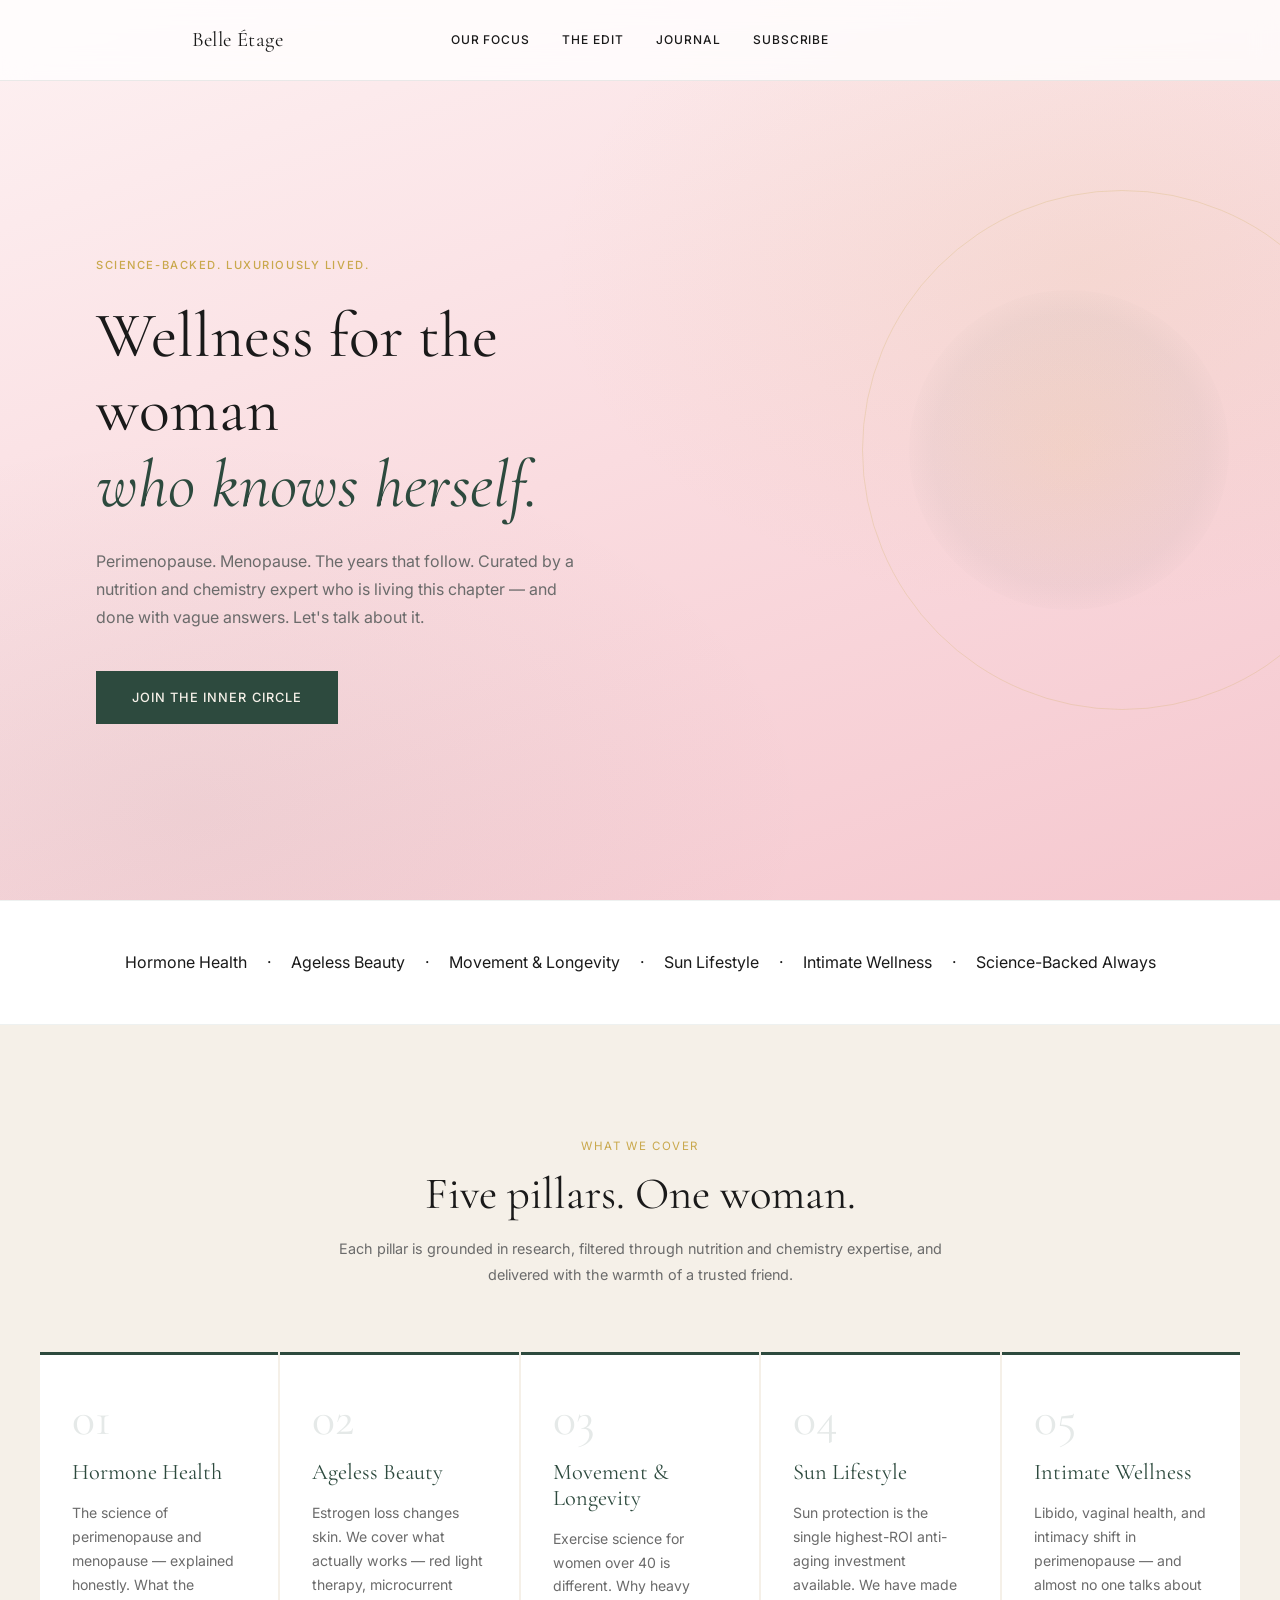
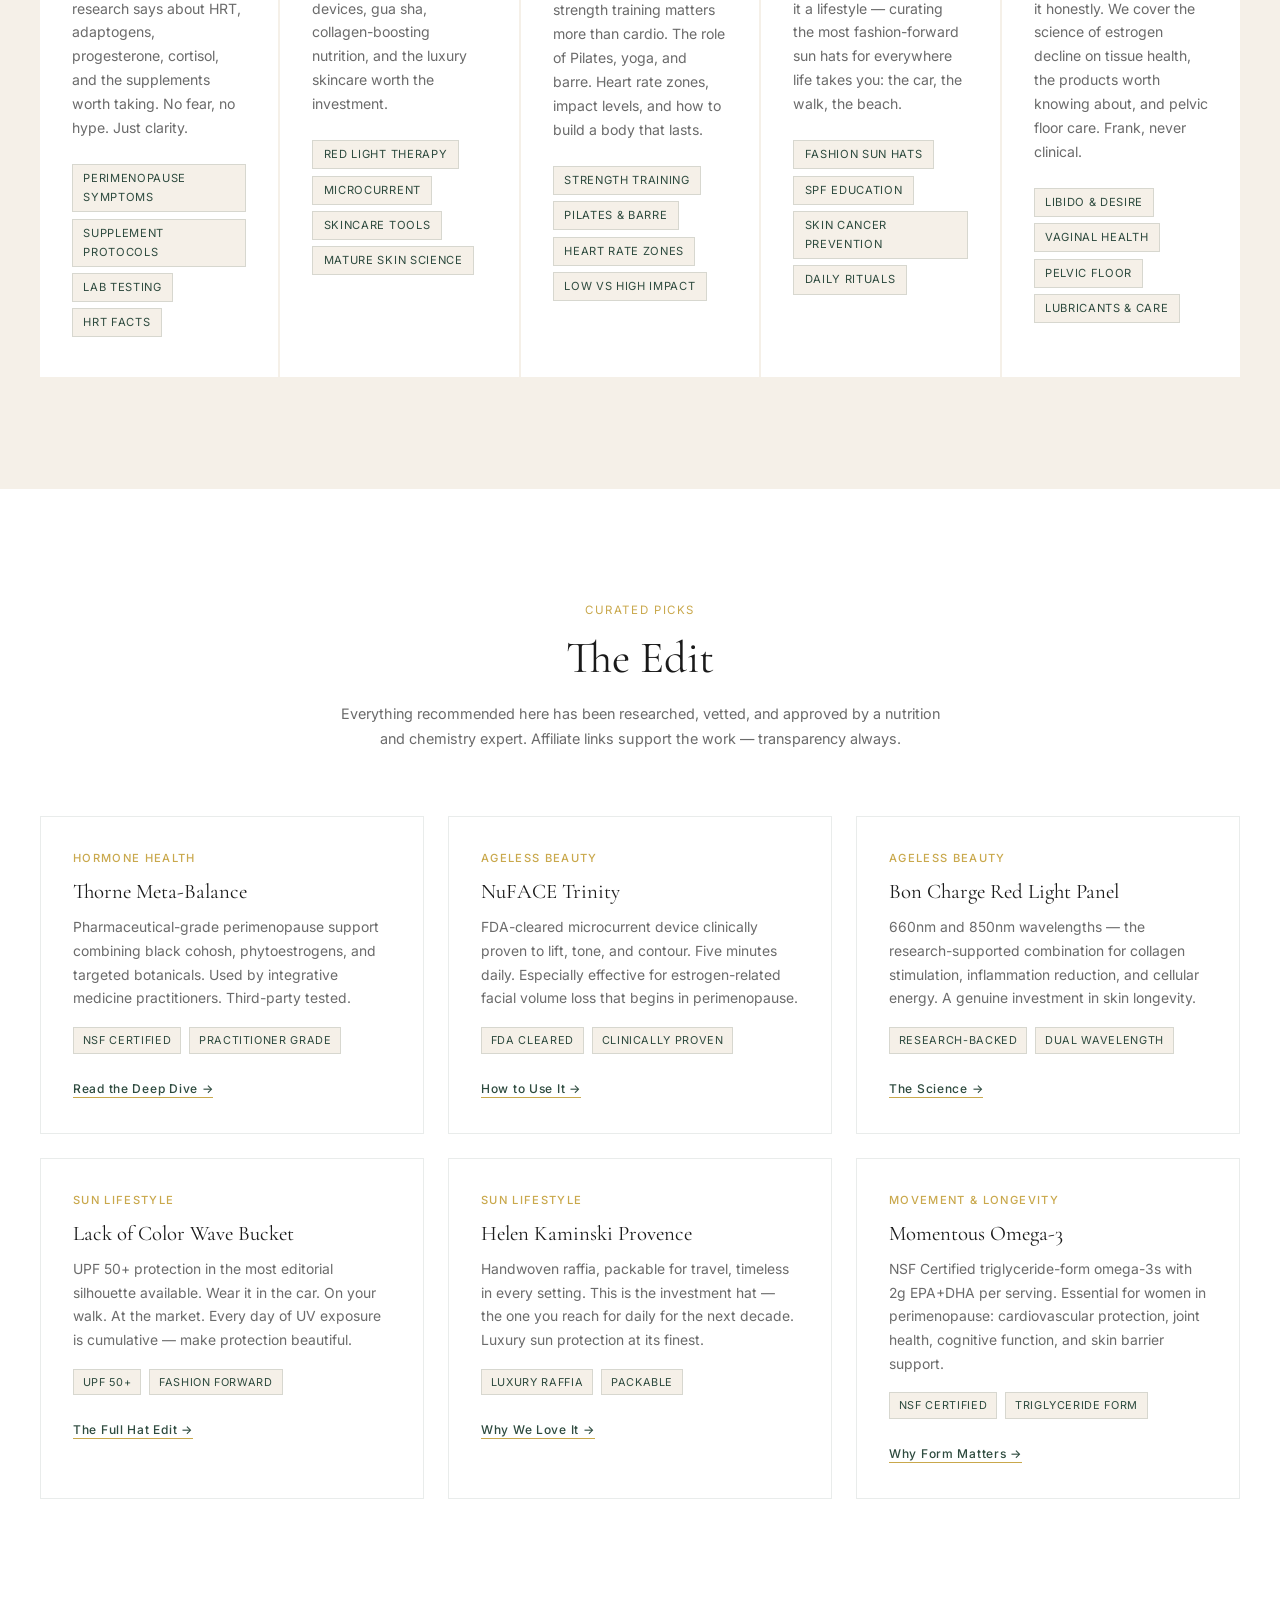
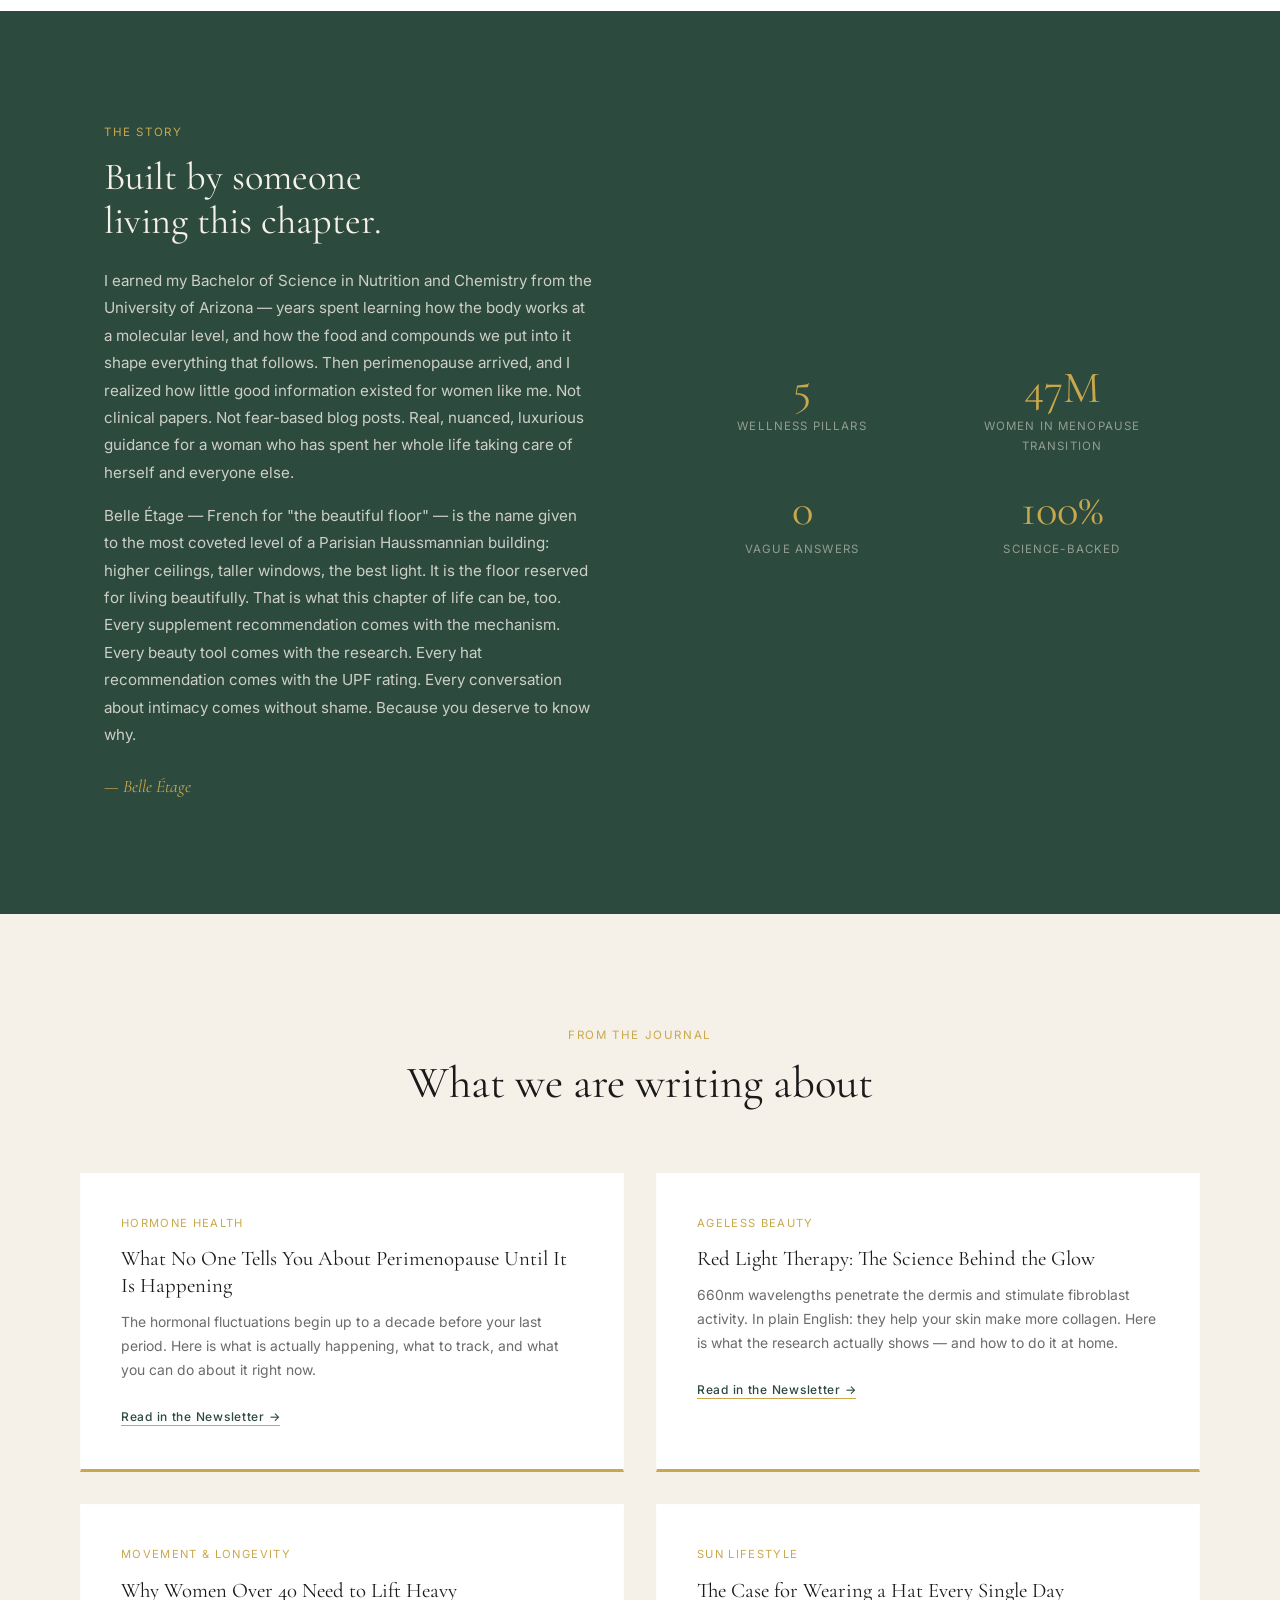
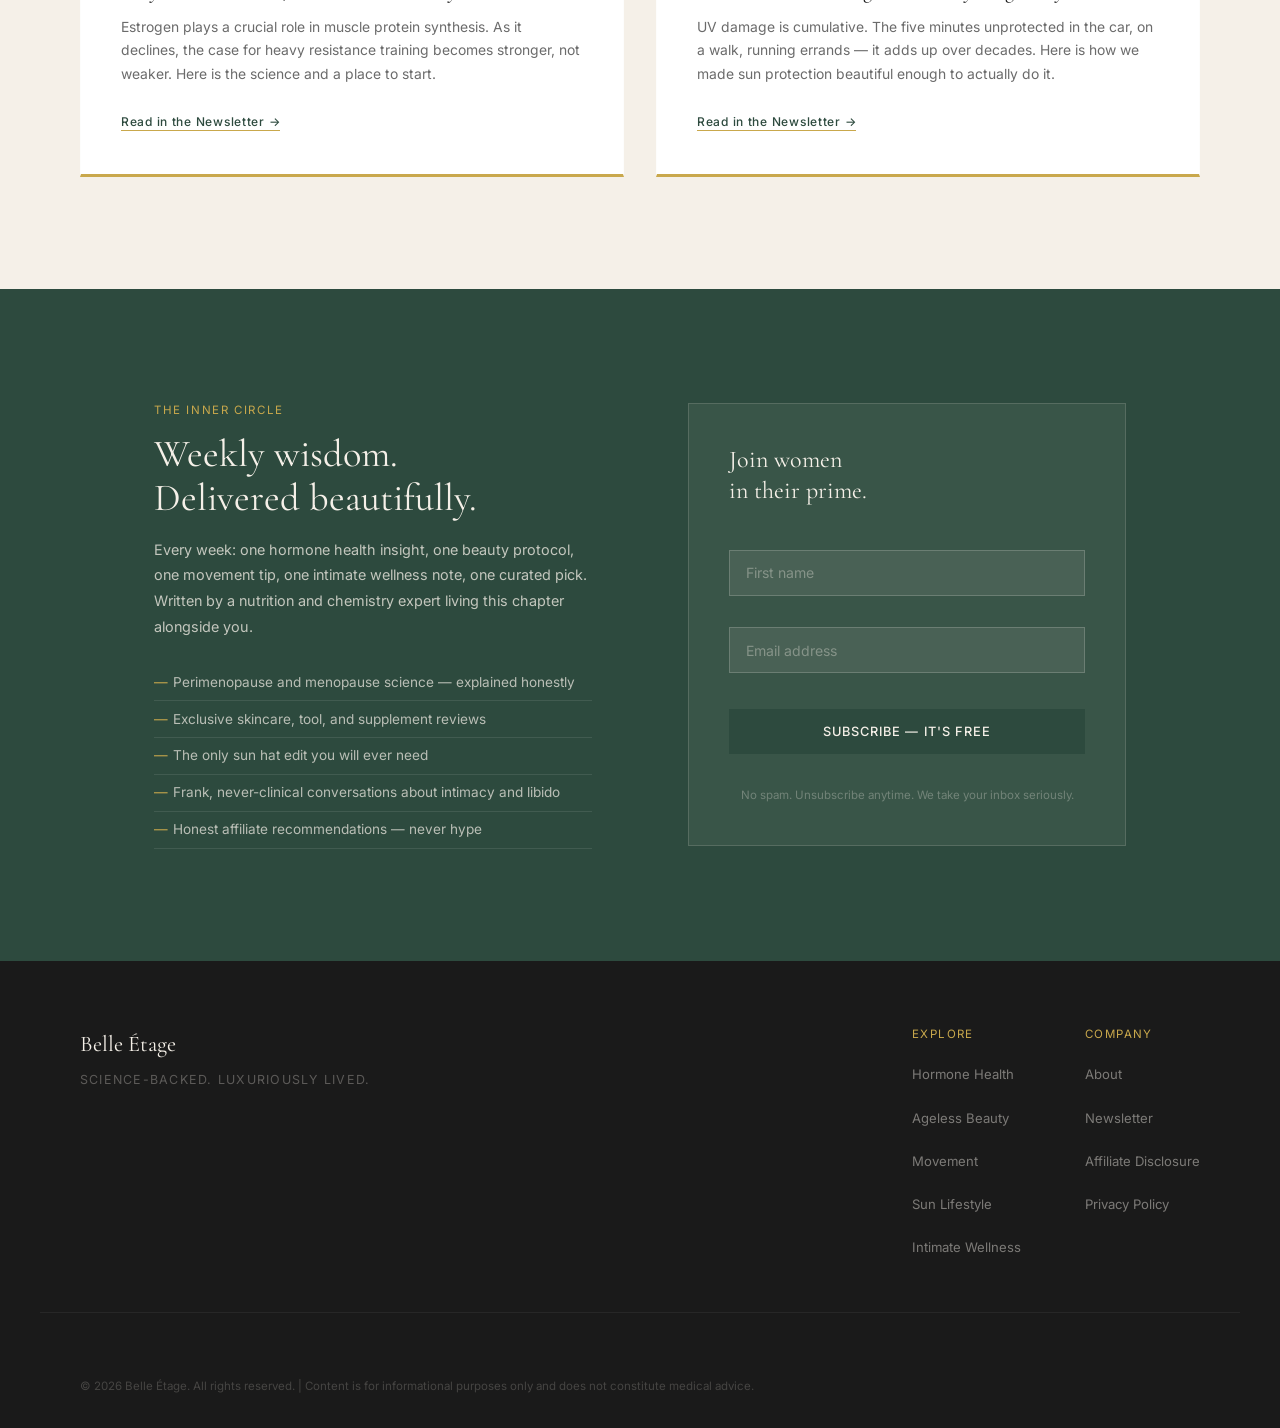
==== index.html @ 1316dea1 "Belle Étage site" ====
<!DOCTYPE html>
<html lang="en">
<head>
  <meta charset="UTF-8" />
  <meta name="viewport" content="width=device-width, initial-scale=1.0" />
  <title>Belle Étage — Wellness for Women in Their Prime</title>
  <meta name="description" content="Science-backed wellness for women navigating perimenopause, menopause, and beyond. Hormone health, ageless beauty, movement, sun lifestyle, and intimate wellness — curated by a nutrition and chemistry expert." />
  <link rel="preconnect" href="https://fonts.googleapis.com" />
  <link href="https://fonts.googleapis.com/css2?family=Cormorant+Garamond:ital,wght@0,300;0,400;0,500;0,600;1,300;1,400&family=Inter:wght@300;400;500&display=swap" rel="stylesheet" />
  <link rel="stylesheet" href="styles.css" />
</head>
<body>

  <!-- NAV -->
  <nav class="nav" id="nav">
    <div class="nav-inner">
      <a href="#" class="nav-logo">Belle Étage</a>
      <div class="nav-links">
        <a href="#pillars">Our Focus</a>
        <a href="#products">The Edit</a>
        <a href="#journal">Journal</a>
        <a href="#newsletter">Subscribe</a>
      </div>
    </div>
  </nav>

  <!-- HERO -->
  <section class="hero">
    <div class="hero-content">
      <p class="hero-eyebrow">Science-backed. Luxuriously lived.</p>
      <h1 class="hero-headline">Wellness for the woman<br /><em>who knows herself.</em></h1>
      <p class="hero-sub">Perimenopause. Menopause. The years that follow. Curated by a nutrition and chemistry expert who is living this chapter — and done with vague answers. Let's talk about it.</p>
      <a href="#newsletter" class="btn-primary">Join the Inner Circle</a>
    </div>
  </section>

  <!-- TRUST BAR -->
  <div class="trust-bar">
    <span>Hormone Health</span>
    <span class="trust-dot">·</span>
    <span>Ageless Beauty</span>
    <span class="trust-dot">·</span>
    <span>Movement &amp; Longevity</span>
    <span class="trust-dot">·</span>
    <span>Sun Lifestyle</span>
    <span class="trust-dot">·</span>
    <span>Intimate Wellness</span>
    <span class="trust-dot">·</span>
    <span>Science-Backed Always</span>
  </div>

  <!-- FOUR PILLARS -->
  <section class="pillars" id="pillars">
    <div class="section-header">
      <p class="section-eyebrow">What We Cover</p>
      <h2 class="section-title">Five pillars. One woman.</h2>
      <p class="section-sub">Each pillar is grounded in research, filtered through nutrition and chemistry expertise, and delivered with the warmth of a trusted friend.</p>
    </div>

    <div class="pillars-grid">
      <div class="pillar-card">
        <div class="pillar-number">01</div>
        <h3 class="pillar-title">Hormone Health</h3>
        <p class="pillar-desc">The science of perimenopause and menopause — explained honestly. What the research says about HRT, adaptogens, progesterone, cortisol, and the supplements worth taking. No fear, no hype. Just clarity.</p>
        <div class="pillar-topics">
          <span>Perimenopause symptoms</span>
          <span>Supplement protocols</span>
          <span>Lab testing</span>
          <span>HRT facts</span>
        </div>
      </div>

      <div class="pillar-card">
        <div class="pillar-number">02</div>
        <h3 class="pillar-title">Ageless Beauty</h3>
        <p class="pillar-desc">Estrogen loss changes skin. We cover what actually works — red light therapy, microcurrent devices, gua sha, collagen-boosting nutrition, and the luxury skincare worth the investment.</p>
        <div class="pillar-topics">
          <span>Red light therapy</span>
          <span>Microcurrent</span>
          <span>Skincare tools</span>
          <span>Mature skin science</span>
        </div>
      </div>

      <div class="pillar-card">
        <div class="pillar-number">03</div>
        <h3 class="pillar-title">Movement &amp; Longevity</h3>
        <p class="pillar-desc">Exercise science for women over 40 is different. Why heavy strength training matters more than cardio. The role of Pilates, yoga, and barre. Heart rate zones, impact levels, and how to build a body that lasts.</p>
        <div class="pillar-topics">
          <span>Strength training</span>
          <span>Pilates &amp; barre</span>
          <span>Heart rate zones</span>
          <span>Low vs high impact</span>
        </div>
      </div>

      <div class="pillar-card">
        <div class="pillar-number">04</div>
        <h3 class="pillar-title">Sun Lifestyle</h3>
        <p class="pillar-desc">Sun protection is the single highest-ROI anti-aging investment available. We have made it a lifestyle — curating the most fashion-forward sun hats for everywhere life takes you: the car, the walk, the beach.</p>
        <div class="pillar-topics">
          <span>Fashion sun hats</span>
          <span>SPF education</span>
          <span>Skin cancer prevention</span>
          <span>Daily rituals</span>
        </div>
      </div>

      <div class="pillar-card">
        <div class="pillar-number">05</div>
        <h3 class="pillar-title">Intimate Wellness</h3>
        <p class="pillar-desc">Libido, vaginal health, and intimacy shift in perimenopause — and almost no one talks about it honestly. We cover the science of estrogen decline on tissue health, the products worth knowing about, and pelvic floor care. Frank, never clinical.</p>
        <div class="pillar-topics">
          <span>Libido &amp; desire</span>
          <span>Vaginal health</span>
          <span>Pelvic floor</span>
          <span>Lubricants &amp; care</span>
        </div>
      </div>
    </div>
  </section>

  <!-- PRODUCT EDIT -->
  <section class="products" id="products">
    <div class="section-header">
      <p class="section-eyebrow">Curated Picks</p>
      <h2 class="section-title">The Edit</h2>
      <p class="section-sub">Everything recommended here has been researched, vetted, and approved by a nutrition and chemistry expert. Affiliate links support the work — transparency always.</p>
    </div>

    <div class="products-grid">

      <div class="product-card">
        <div class="product-category">Hormone Health</div>
        <h3 class="product-name">Thorne Meta-Balance</h3>
        <p class="product-desc">Pharmaceutical-grade perimenopause support combining black cohosh, phytoestrogens, and targeted botanicals. Used by integrative medicine practitioners. Third-party tested.</p>
        <div class="product-meta">
          <span class="product-tag">NSF Certified</span>
          <span class="product-tag">Practitioner Grade</span>
        </div>
        <a href="#newsletter" class="product-link">Read the Deep Dive →</a>
      </div>

      <div class="product-card">
        <div class="product-category">Ageless Beauty</div>
        <h3 class="product-name">NuFACE Trinity</h3>
        <p class="product-desc">FDA-cleared microcurrent device clinically proven to lift, tone, and contour. Five minutes daily. Especially effective for estrogen-related facial volume loss that begins in perimenopause.</p>
        <div class="product-meta">
          <span class="product-tag">FDA Cleared</span>
          <span class="product-tag">Clinically Proven</span>
        </div>
        <a href="#newsletter" class="product-link">How to Use It →</a>
      </div>

      <div class="product-card">
        <div class="product-category">Ageless Beauty</div>
        <h3 class="product-name">Bon Charge Red Light Panel</h3>
        <p class="product-desc">660nm and 850nm wavelengths — the research-supported combination for collagen stimulation, inflammation reduction, and cellular energy. A genuine investment in skin longevity.</p>
        <div class="product-meta">
          <span class="product-tag">Research-Backed</span>
          <span class="product-tag">Dual Wavelength</span>
        </div>
        <a href="#newsletter" class="product-link">The Science →</a>
      </div>

      <div class="product-card">
        <div class="product-category">Sun Lifestyle</div>
        <h3 class="product-name">Lack of Color Wave Bucket</h3>
        <p class="product-desc">UPF 50+ protection in the most editorial silhouette available. Wear it in the car. On your walk. At the market. Every day of UV exposure is cumulative — make protection beautiful.</p>
        <div class="product-meta">
          <span class="product-tag">UPF 50+</span>
          <span class="product-tag">Fashion Forward</span>
        </div>
        <a href="#newsletter" class="product-link">The Full Hat Edit →</a>
      </div>

      <div class="product-card">
        <div class="product-category">Sun Lifestyle</div>
        <h3 class="product-name">Helen Kaminski Provence</h3>
        <p class="product-desc">Handwoven raffia, packable for travel, timeless in every setting. This is the investment hat — the one you reach for daily for the next decade. Luxury sun protection at its finest.</p>
        <div class="product-meta">
          <span class="product-tag">Luxury Raffia</span>
          <span class="product-tag">Packable</span>
        </div>
        <a href="#newsletter" class="product-link">Why We Love It →</a>
      </div>

      <div class="product-card">
        <div class="product-category">Movement &amp; Longevity</div>
        <h3 class="product-name">Momentous Omega-3</h3>
        <p class="product-desc">NSF Certified triglyceride-form omega-3s with 2g EPA+DHA per serving. Essential for women in perimenopause: cardiovascular protection, joint health, cognitive function, and skin barrier support.</p>
        <div class="product-meta">
          <span class="product-tag">NSF Certified</span>
          <span class="product-tag">Triglyceride Form</span>
        </div>
        <a href="#newsletter" class="product-link">Why Form Matters →</a>
      </div>

    </div>
  </section>

  <!-- ABOUT -->
  <section class="about" id="about">
    <div class="about-inner">
      <div class="about-text">
        <p class="section-eyebrow">The Story</p>
        <h2 class="about-title">Built by someone<br />living this chapter.</h2>
        <p class="about-body">I earned my Bachelor of Science in Nutrition and Chemistry from the University of Arizona — years spent learning how the body works at a molecular level, and how the food and compounds we put into it shape everything that follows. Then perimenopause arrived, and I realized how little good information existed for women like me. Not clinical papers. Not fear-based blog posts. Real, nuanced, luxurious guidance for a woman who has spent her whole life taking care of herself and everyone else.</p>
        <p class="about-body">Belle Étage — French for "the beautiful floor" — is the name given to the most coveted level of a Parisian Haussmannian building: higher ceilings, taller windows, the best light. It is the floor reserved for living beautifully. That is what this chapter of life can be, too. Every supplement recommendation comes with the mechanism. Every beauty tool comes with the research. Every hat recommendation comes with the UPF rating. Every conversation about intimacy comes without shame. Because you deserve to know why.</p>
        <p class="about-signature">— Belle Étage</p>
      </div>
      <div class="about-stats">
        <div class="stat">
          <div class="stat-number">5</div>
          <div class="stat-label">Wellness Pillars</div>
        </div>
        <div class="stat">
          <div class="stat-number">47M</div>
          <div class="stat-label">Women in Menopause Transition</div>
        </div>
        <div class="stat">
          <div class="stat-number">0</div>
          <div class="stat-label">Vague Answers</div>
        </div>
        <div class="stat">
          <div class="stat-number">100%</div>
          <div class="stat-label">Science-Backed</div>
        </div>
      </div>
    </div>
  </section>

  <!-- JOURNAL -->
  <section class="journal" id="journal">
    <div class="section-header">
      <p class="section-eyebrow">From The Journal</p>
      <h2 class="section-title">What we are writing about</h2>
    </div>

    <div class="journal-grid">
      <article class="journal-card">
        <div class="journal-category">Hormone Health</div>
        <h3 class="journal-title">What No One Tells You About Perimenopause Until It Is Happening</h3>
        <p class="journal-excerpt">The hormonal fluctuations begin up to a decade before your last period. Here is what is actually happening, what to track, and what you can do about it right now.</p>
        <a href="#newsletter" class="journal-link">Read in the Newsletter →</a>
      </article>

      <article class="journal-card">
        <div class="journal-category">Ageless Beauty</div>
        <h3 class="journal-title">Red Light Therapy: The Science Behind the Glow</h3>
        <p class="journal-excerpt">660nm wavelengths penetrate the dermis and stimulate fibroblast activity. In plain English: they help your skin make more collagen. Here is what the research actually shows — and how to do it at home.</p>
        <a href="#newsletter" class="journal-link">Read in the Newsletter →</a>
      </article>

      <article class="journal-card">
        <div class="journal-category">Movement &amp; Longevity</div>
        <h3 class="journal-title">Why Women Over 40 Need to Lift Heavy</h3>
        <p class="journal-excerpt">Estrogen plays a crucial role in muscle protein synthesis. As it declines, the case for heavy resistance training becomes stronger, not weaker. Here is the science and a place to start.</p>
        <a href="#newsletter" class="journal-link">Read in the Newsletter →</a>
      </article>

      <article class="journal-card">
        <div class="journal-category">Sun Lifestyle</div>
        <h3 class="journal-title">The Case for Wearing a Hat Every Single Day</h3>
        <p class="journal-excerpt">UV damage is cumulative. The five minutes unprotected in the car, on a walk, running errands — it adds up over decades. Here is how we made sun protection beautiful enough to actually do it.</p>
        <a href="#newsletter" class="journal-link">Read in the Newsletter →</a>
      </article>
    </div>
  </section>

  <!-- NEWSLETTER -->
  <section class="newsletter" id="newsletter">
    <div class="newsletter-inner">
      <div class="newsletter-text">
        <p class="section-eyebrow">The Inner Circle</p>
        <h2 class="newsletter-title">Weekly wisdom.<br />Delivered beautifully.</h2>
        <p class="newsletter-body">Every week: one hormone health insight, one beauty protocol, one movement tip, one intimate wellness note, one curated pick. Written by a nutrition and chemistry expert living this chapter alongside you.</p>
        <ul class="newsletter-benefits">
          <li>Perimenopause and menopause science — explained honestly</li>
          <li>Exclusive skincare, tool, and supplement reviews</li>
          <li>The only sun hat edit you will ever need</li>
          <li>Frank, never-clinical conversations about intimacy and libido</li>
          <li>Honest affiliate recommendations — never hype</li>
        </ul>
      </div>
      <div class="newsletter-form-wrap">
        <form class="newsletter-form" id="nl-form">
          <p class="form-headline">Join women<br />in their prime.</p>
          <input type="text" placeholder="First name" class="form-input" required />
          <input type="email" placeholder="Email address" class="form-input" required />
          <button type="submit" class="btn-primary form-btn">Subscribe — It's Free</button>
          <p class="form-note">No spam. Unsubscribe anytime. We take your inbox seriously.</p>
        </form>
        <div class="form-success" id="form-success" style="display:none;">
          <p class="success-title">Welcome to the inner circle.</p>
          <p class="success-body">Check your inbox — your first issue is on its way.</p>
        </div>
      </div>
    </div>
  </section>

  <!-- FOOTER -->
  <footer class="footer">
    <div class="footer-inner">
      <div class="footer-brand">
        <p class="footer-logo">Belle Étage</p>
        <p class="footer-tagline">Science-backed. Luxuriously lived.</p>
      </div>
      <div class="footer-links">
        <div class="footer-col">
          <p class="footer-col-title">Explore</p>
          <a href="#pillars">Hormone Health</a>
          <a href="#pillars">Ageless Beauty</a>
          <a href="#pillars">Movement</a>
          <a href="#pillars">Sun Lifestyle</a>
          <a href="#pillars">Intimate Wellness</a>
        </div>
        <div class="footer-col">
          <p class="footer-col-title">Company</p>
          <a href="#about">About</a>
          <a href="#newsletter">Newsletter</a>
          <a href="affiliate-disclosure.html">Affiliate Disclosure</a>
          <a href="privacy-policy.html">Privacy Policy</a>
        </div>
      </div>
    </div>
    <div class="footer-bottom">
      <p>© 2026 Belle Étage. All rights reserved. | Content is for informational purposes only and does not constitute medical advice.</p>
    </div>
  </footer>

  <script>
    window.addEventListener('scroll', () => {
      document.getElementById('nav').classList.toggle('scrolled', window.scrollY > 40);
    });
    document.querySelectorAll('a[href^="#"]').forEach(a => {
      a.addEventListener('click', e => {
        const target = document.querySelector(a.getAttribute('href'));
        if (target) { e.preventDefault(); target.scrollIntoView({ behavior: 'smooth' }); }
      });
    });
    document.getElementById('nl-form').addEventListener('submit', e => {
      e.preventDefault();
      document.getElementById('nl-form').style.display = 'none';
      document.getElementById('form-success').style.display = 'block';
    });
  </script>
</body>
</html>
---- styles.css ----
/* ─── RESET & BASE ─── */
*, *::before, *::after { box-sizing: border-box; margin: 0; padding: 0; }

:root {
  --cream: #F5F0E8;
  --cream-dark: #EDE6D6;
  --green: #2D4A3E;
  --green-light: #3d6455;
  --gold: #C9A84C;
  --gold-light: #dfc070;
  --black: #1A1A1A;
  --grey: #6B6B6B;
  --grey-light: #9B9B9B;
  --white: #FFFFFF;
  --serif: 'Cormorant Garamond', Georgia, serif;
  --sans: 'Inter', system-ui, sans-serif;
  --radius: 2px;
  --shadow: 0 4px 32px rgba(45,74,62,0.10);
  --shadow-lg: 0 12px 60px rgba(45,74,62,0.16);
}

html { scroll-behavior: smooth; }

body {
  font-family: var(--sans);
  font-size: 16px;
  line-height: 1.7;
  color: var(--black);
  background: var(--white);
  -webkit-font-smoothing: antialiased;
}

img { max-width: 100%; display: block; }
a { text-decoration: none; color: inherit; }

/* ─── TYPOGRAPHY ─── */
h1, h2, h3 { font-family: var(--serif); font-weight: 400; line-height: 1.15; }
h1 { font-size: clamp(2.8rem, 5vw, 4.4rem); }
h2 { font-size: clamp(2rem, 3.5vw, 3rem); }
h3 { font-size: clamp(1.3rem, 2vw, 1.6rem); }
h4 { font-family: var(--sans); font-size: 0.85rem; font-weight: 500; letter-spacing: 0.04em; text-transform: uppercase; }
p { color: var(--grey); font-size: 0.95rem; }
em { font-family: var(--serif); font-style: italic; font-size: 1.05em; }

.eyebrow {
  font-family: var(--sans);
  font-size: 0.75rem;
  font-weight: 500;
  letter-spacing: 0.12em;
  text-transform: uppercase;
  color: var(--gold);
  margin-bottom: 1rem;
}

/* ─── BUTTONS ─── */
.btn-primary {
  display: inline-block;
  background: var(--green);
  color: var(--cream);
  padding: 0.9rem 2.2rem;
  font-family: var(--sans);
  font-size: 0.8rem;
  font-weight: 500;
  letter-spacing: 0.08em;
  text-transform: uppercase;
  border: 1px solid var(--green);
  transition: all 0.25s ease;
}
.btn-primary:hover { background: var(--green-light); border-color: var(--green-light); transform: translateY(-1px); box-shadow: var(--shadow); }

.btn-ghost {
  display: inline-block;
  color: var(--green);
  padding: 0.9rem 2.2rem;
  font-family: var(--sans);
  font-size: 0.8rem;
  font-weight: 500;
  letter-spacing: 0.08em;
  text-transform: uppercase;
  border: 1px solid var(--green);
  transition: all 0.25s ease;
}
.btn-ghost:hover { background: var(--green); color: var(--cream); }

.btn-outline-light {
  display: inline-block;
  color: var(--cream);
  padding: 0.9rem 2.2rem;
  font-family: var(--sans);
  font-size: 0.8rem;
  font-weight: 500;
  letter-spacing: 0.08em;
  text-transform: uppercase;
  border: 1px solid rgba(245,240,232,0.4);
  transition: all 0.25s ease;
}
.btn-outline-light:hover { background: rgba(245,240,232,0.1); border-color: var(--cream); }

.btn-card {
  display: inline-block;
  font-size: 0.75rem;
  font-weight: 500;
  letter-spacing: 0.08em;
  text-transform: uppercase;
  color: var(--green);
  border-bottom: 1px solid var(--gold);
  padding-bottom: 1px;
  transition: all 0.2s;
}
.btn-card:hover { color: var(--gold); }

/* ─── NAV ─── */
nav {
  position: fixed;
  top: 0; left: 0; right: 0;
  z-index: 100;
  padding: 1.4rem 0;
  background: rgba(255,255,255,0.78);
  backdrop-filter: blur(14px);
  -webkit-backdrop-filter: blur(14px);
  border-bottom: 1px solid rgba(45,74,62,0.10);
  transition: all 0.3s ease;
}
nav.scrolled {
  background: rgba(245,240,232,0.96);
  backdrop-filter: blur(12px);
  padding: 0.9rem 0;
  box-shadow: 0 1px 0 rgba(45,74,62,0.08);
}
.nav-inner {
  max-width: 1280px;
  margin: 0 auto;
  padding: 0 2.5rem;
  display: grid;
  grid-template-columns: 1fr auto 1fr;
  align-items: center;
  gap: 1rem;
}
.nav-links { display: flex; gap: 2rem; align-items: center; }
.nav-links.right { justify-content: flex-end; }
.nav-links a {
  font-size: 0.75rem;
  font-weight: 500;
  letter-spacing: 0.08em;
  text-transform: uppercase;
  color: var(--black);
  transition: color 0.2s;
}
.nav-links a:hover { color: var(--green); }
.nav-logo {
  font-family: var(--serif);
  font-size: 1.3rem;
  font-weight: 400;
  color: var(--black);
  text-align: center;
  letter-spacing: 0.02em;
  white-space: nowrap;
}
.nav-cta {
  background: var(--green) !important;
  color: var(--cream) !important;
  padding: 0.5rem 1.2rem;
  font-size: 0.7rem !important;
}
.nav-cta:hover { background: var(--green-light) !important; color: var(--cream) !important; }

/* ─── HERO ─── */
.hero {
  position: relative;
  min-height: 100vh;
  background:
    radial-gradient(ellipse 60% 55% at 85% 30%, rgba(201,168,76,0.10), transparent 70%),
    radial-gradient(ellipse 70% 60% at 15% 90%, rgba(45,74,62,0.05), transparent 70%),
    linear-gradient(160deg, #FDF1F2 0%, #FADCE0 50%, #F5C8CF 100%);
  display: grid;
  grid-template-columns: 1fr 1fr;
  align-items: center;
  padding-top: 5rem;
  overflow: hidden;
}
.hero::before {
  content: "";
  position: absolute;
  top: 50%;
  right: -8%;
  width: 520px;
  height: 520px;
  border-radius: 50%;
  border: 1px solid rgba(201,168,76,0.22);
  transform: translateY(-50%);
  pointer-events: none;
}
.hero::after {
  content: "";
  position: absolute;
  top: 50%;
  right: 4%;
  width: 320px;
  height: 320px;
  border-radius: 50%;
  background: radial-gradient(circle, rgba(201,168,76,0.10), rgba(45,74,62,0.04) 60%, transparent 75%);
  transform: translateY(-50%);
  pointer-events: none;
}
.hero-content { position: relative; z-index: 1; }
.hero-content {
  padding: 5rem 4rem 5rem 6rem;
  max-width: 640px;
}
.hero-eyebrow {
  font-size: 0.7rem;
  font-weight: 500;
  letter-spacing: 0.14em;
  text-transform: uppercase;
  color: var(--gold);
  margin-bottom: 1.5rem;
}
.hero h1 { color: var(--black); margin-bottom: 1.5rem; }
.hero h1 em { color: var(--green); display: block; }
.hero-sub {
  font-size: 1rem;
  line-height: 1.75;
  color: var(--grey);
  margin-bottom: 2.5rem;
  max-width: 480px;
}
.hero-actions { display: flex; gap: 1rem; flex-wrap: wrap; }

.hero-image {
  height: 100vh;
  background: var(--green);
  display: flex;
  align-items: center;
  justify-content: center;
  position: relative;
  overflow: hidden;
}
.hero-img-frame {
  width: 85%;
  height: 75%;
  border: 1px solid rgba(201,168,76,0.3);
  display: flex;
  align-items: center;
  justify-content: center;
  position: relative;
}
.hero-img-inner {
  width: 100%;
  height: 100%;
  display: flex;
  align-items: center;
  justify-content: center;
  position: relative;
}
.hero-decoration {
  position: absolute;
  inset: 1.5rem;
  border: 1px solid rgba(201,168,76,0.15);
}
.hero-bottles {
  display: flex;
  gap: 1.5rem;
  align-items: flex-end;
  z-index: 1;
}
.bottle {
  background: rgba(201,168,76,0.25);
  border: 1px solid rgba(201,168,76,0.4);
  border-radius: 40px 40px 4px 4px;
}
.b1 { width: 44px; height: 110px; }
.b2 { width: 54px; height: 150px; background: rgba(201,168,76,0.35); }
.b3 { width: 38px; height: 90px; }

.hero-leaf {
  position: absolute;
  background: rgba(201,168,76,0.12);
  border-radius: 50% 0;
}
.leaf1 { width: 120px; height: 80px; top: 15%; right: 10%; transform: rotate(-30deg); }
.leaf2 { width: 80px; height: 55px; bottom: 20%; left: 8%; transform: rotate(20deg); }

/* ─── TRUST BAR ─── */
.trust-bar {
  background: var(--white);
  border-top: 1px solid rgba(45,74,62,0.08);
  border-bottom: 1px solid rgba(45,74,62,0.08);
  padding: 3rem 2.5rem;
  display: flex;
  flex-wrap: wrap;
  justify-content: center;
  align-items: center;
  gap: 0.75rem 1.25rem;
  text-align: center;
}
.trust-inner {
  max-width: 1000px;
  margin: 0 auto;
  padding: 0 2.5rem;
  display: flex;
  align-items: center;
  gap: 3rem;
}
.trust-item {
  display: flex;
  align-items: flex-start;
  gap: 1.2rem;
  flex: 1;
}
.trust-icon {
  width: 44px;
  height: 44px;
  min-width: 44px;
  background: rgba(45,74,62,0.06);
  border-radius: 50%;
  display: flex;
  align-items: center;
  justify-content: center;
  color: var(--green);
}
.trust-icon svg { width: 20px; height: 20px; }
.trust-item h4 { color: var(--black); margin-bottom: 0.2rem; font-size: 0.8rem; }
.trust-item p { font-size: 0.82rem; color: var(--grey-light); }
.trust-divider { width: 1px; height: 60px; background: rgba(45,74,62,0.1); flex-shrink: 0; }

/* ─── SECTION SHARED ─── */
.section-header {
  text-align: center;
  max-width: 600px;
  margin: 0 auto 4rem;
  padding: 0 2rem;
}
.section-header.light h2 { color: var(--cream); }
.section-header.light p { color: rgba(245,240,232,0.65); }
.section-sub { margin-top: 1rem; font-size: 1rem; line-height: 1.7; }

/* ─── EDIT / PRODUCTS ─── */
.edit {
  padding: 7rem 0;
  background: var(--white);
}
.edit-grid {
  max-width: 1280px;
  margin: 0 auto;
  padding: 0 2.5rem;
  display: grid;
  grid-template-columns: repeat(4, 1fr);
  gap: 1.5rem;
}
.product-card {
  background: var(--white);
  border: 1px solid rgba(45,74,62,0.1);
  transition: all 0.3s ease;
  overflow: hidden;
}
.product-card:hover { transform: translateY(-4px); box-shadow: var(--shadow-lg); }
.product-card.featured { border-color: var(--gold); }

.product-img {
  height: 200px;
  display: flex;
  align-items: center;
  justify-content: center;
  position: relative;
}
.product-img.green { background: linear-gradient(135deg, var(--green) 0%, #3d6455 100%); }
.product-img.cream { background: linear-gradient(135deg, var(--cream-dark) 0%, #d4c9a8 100%); }
.product-img.dark { background: linear-gradient(135deg, #1a2e27 0%, var(--green) 100%); }
.product-img.warm { background: linear-gradient(135deg, #8B6914 0%, var(--gold) 100%); }

.product-icon { color: rgba(255,255,255,0.5); }
.product-img.cream .product-icon { color: rgba(45,74,62,0.4); }
.product-icon svg { width: 48px; height: 48px; }

.product-badge {
  position: absolute;
  top: 1rem;
  right: 1rem;
  font-size: 0.65rem;
  font-weight: 500;
  letter-spacing: 0.08em;
  text-transform: uppercase;
  background: rgba(255,255,255,0.15);
  color: rgba(255,255,255,0.9);
  padding: 0.3rem 0.7rem;
  backdrop-filter: blur(8px);
}
.product-badge.gold {
  background: var(--gold);
  color: var(--white);
}
.product-img.cream .product-badge {
  color: var(--green);
  background: rgba(45,74,62,0.12);
}

.product-body { padding: 1.5rem; }
.product-category { font-size: 0.7rem; font-weight: 500; letter-spacing: 0.1em; text-transform: uppercase; color: var(--gold); margin-bottom: 0.5rem; }
.product-body h3 { font-size: 1.1rem; color: var(--black); margin-bottom: 0.75rem; line-height: 1.3; }
.product-case { font-size: 0.82rem; line-height: 1.65; margin-bottom: 1.25rem; }
.product-footer { display: flex; align-items: center; justify-content: space-between; }
.product-price { font-family: var(--serif); font-size: 1.2rem; color: var(--black); }

.edit-cta { text-align: center; margin-top: 3.5rem; }

/* ─── ABOUT ─── */
.about {
  padding: 7rem 0;
  background: var(--cream);
}
.about-inner {
  max-width: 1200px;
  margin: 0 auto;
  padding: 0 4rem;
  display: grid;
  grid-template-columns: 1fr 1fr;
  gap: 6rem;
  align-items: center;
}
.about-image { position: relative; }
.about-img-frame {
  position: relative;
  padding: 1.5rem;
}
.about-img-inner {
  background: var(--green);
  aspect-ratio: 3/4;
  display: flex;
  align-items: center;
  justify-content: center;
  position: relative;
  overflow: hidden;
}
.about-decoration {
  position: absolute;
  width: 80px;
  height: 80px;
  border: 1px solid rgba(201,168,76,0.4);
}
.about-decoration.top { top: 1.5rem; right: 1.5rem; }
.about-decoration.bottom { bottom: 1.5rem; left: 1.5rem; }
.about-portrait { width: 70%; }
.about-img-frame::before {
  content: '';
  position: absolute;
  top: 0; left: 0;
  width: 85%;
  height: 85%;
  border: 1px solid var(--gold);
  z-index: -1;
}
.about-quote {
  position: absolute;
  bottom: -1.5rem;
  right: -1.5rem;
  background: var(--white);
  padding: 1.5rem 2rem;
  max-width: 280px;
  box-shadow: var(--shadow);
  border-left: 2px solid var(--gold);
}
.about-quote p { font-family: var(--serif); font-style: italic; font-size: 1rem; color: var(--black); line-height: 1.5; }

.about-content h2 { color: var(--black); margin-bottom: 2rem; }
.about-content p { margin-bottom: 1.2rem; font-size: 0.95rem; line-height: 1.8; }
.about-content p strong { color: var(--black); font-weight: 500; }
.about-content .btn-ghost { margin-top: 1rem; }

/* ─── JOURNAL ─── */
.journal {
  padding: 7rem 0;
  background: var(--green);
}
.journal .section-header { margin-bottom: 4rem; }
.journal-grid {
  max-width: 1280px;
  margin: 0 auto;
  padding: 0 2.5rem;
  display: grid;
  grid-template-columns: 1.4fr 1fr 1fr;
  gap: 1.5rem;
}
.journal-card {
  background: rgba(255,255,255,0.04);
  border: 1px solid rgba(245,240,232,0.12);
  overflow: hidden;
  transition: all 0.3s ease;
  display: block;
}
.journal-card:hover { background: rgba(255,255,255,0.08); transform: translateY(-3px); }

.journal-img {
  height: 200px;
  position: relative;
  display: flex;
  align-items: flex-end;
  padding: 1rem;
}
.featured-article .journal-img { height: 260px; }
.journal-img.green-dark { background: linear-gradient(160deg, rgba(45,74,62,0.4) 0%, rgba(15,30,25,0.9) 100%), linear-gradient(135deg, #1a2e27, #2d4a3e); }
.journal-img.warm-dark { background: linear-gradient(160deg, rgba(139,105,20,0.3) 0%, rgba(60,40,10,0.9) 100%); }
.journal-img.cream-dark { background: linear-gradient(160deg, rgba(100,90,70,0.3) 0%, rgba(40,35,25,0.9) 100%); }

.journal-tag {
  font-size: 0.65rem;
  font-weight: 500;
  letter-spacing: 0.1em;
  text-transform: uppercase;
  background: var(--gold);
  color: var(--white);
  padding: 0.25rem 0.7rem;
}

.journal-body { padding: 1.5rem; }
.journal-date { font-size: 0.7rem; font-weight: 500; letter-spacing: 0.1em; text-transform: uppercase; color: var(--gold); margin-bottom: 0.6rem; }
.journal-body h3 { color: var(--cream); font-size: 1.1rem; margin-bottom: 0.75rem; line-height: 1.35; }
.featured-article .journal-body h3 { font-size: 1.35rem; }
.journal-body p { font-size: 0.82rem; color: rgba(245,240,232,0.6); line-height: 1.65; margin-bottom: 1rem; }
.read-more { font-size: 0.75rem; font-weight: 500; letter-spacing: 0.08em; text-transform: uppercase; color: var(--gold); }

/* ─── NEWSLETTER ─── */
.newsletter {
  padding: 7rem 0;
  background: var(--cream);
}
.newsletter-inner {
  max-width: 1200px;
  margin: 0 auto;
  padding: 0 4rem;
  display: grid;
  grid-template-columns: 1fr 1fr;
  gap: 5rem;
  align-items: center;
}
.newsletter-content h2 { color: var(--black); margin: 1rem 0 1.5rem; }
.newsletter-content > p { font-size: 0.95rem; line-height: 1.8; margin-bottom: 2rem; }
.gold-text { color: var(--gold); }

.newsletter-perks { list-style: none; display: flex; flex-direction: column; gap: 0.75rem; }
.newsletter-perks li {
  display: flex;
  align-items: center;
  gap: 0.75rem;
  font-size: 0.9rem;
  color: var(--black);
  font-weight: 400;
}
.newsletter-perks svg { width: 18px; height: 18px; color: var(--green); flex-shrink: 0; }

.newsletter-form-card {
  background: var(--white);
  padding: 2.5rem;
  box-shadow: var(--shadow-lg);
  border-top: 3px solid var(--gold);
}
.newsletter-form-card h3 { font-family: var(--serif); font-size: 1.6rem; color: var(--black); margin-bottom: 0.4rem; }
.form-sub { font-size: 0.85rem; color: var(--grey-light); margin-bottom: 2rem; }

.newsletter-form { display: flex; flex-direction: column; gap: 1.2rem; }
.form-group { display: flex; flex-direction: column; gap: 0.4rem; }
.form-group label { font-size: 0.75rem; font-weight: 500; letter-spacing: 0.06em; text-transform: uppercase; color: var(--black); }
.form-group input {
  padding: 0.8rem 1rem;
  border: 1px solid rgba(45,74,62,0.2);
  font-family: var(--sans);
  font-size: 0.9rem;
  color: var(--black);
  background: var(--cream);
  outline: none;
  transition: border-color 0.2s;
}
.form-group input:focus { border-color: var(--green); }
.form-group input::placeholder { color: var(--grey-light); }

.btn-submit {
  background: var(--green);
  color: var(--cream);
  border: none;
  padding: 1rem;
  font-family: var(--sans);
  font-size: 0.8rem;
  font-weight: 500;
  letter-spacing: 0.08em;
  text-transform: uppercase;
  cursor: pointer;
  transition: all 0.25s ease;
}
.btn-submit:hover { background: var(--green-light); }
.form-disclaimer { font-size: 0.72rem; color: var(--grey-light); text-align: center; margin-top: -0.5rem; }

.form-success {
  display: none;
  flex-direction: column;
  align-items: center;
  text-align: center;
  padding: 2rem 0;
  gap: 1rem;
}
.form-success svg { width: 48px; height: 48px; color: var(--green); }
.form-success h4 { font-family: var(--serif); font-size: 1.4rem; color: var(--black); }
.form-success p { font-size: 0.85rem; color: var(--grey); }

.social-proof {
  display: flex;
  align-items: center;
  gap: 1rem;
  margin-top: 1.5rem;
  padding-left: 0.5rem;
}
.sp-avatars { display: flex; }
.sp-avatar {
  width: 32px;
  height: 32px;
  border-radius: 50%;
  border: 2px solid var(--cream);
  margin-left: -8px;
  opacity: 0.7;
}
.sp-avatars .sp-avatar:first-child { margin-left: 0; }
.social-proof p { font-size: 0.78rem; color: var(--grey); }

/* ─── FOOTER ─── */
footer {
  background: var(--black);
  padding: 5rem 0 2rem;
}
.footer-inner {
  max-width: 1280px;
  margin: 0 auto;
  padding: 0 2.5rem;
  display: grid;
  grid-template-columns: 1.5fr 2fr;
  gap: 4rem;
  padding-bottom: 4rem;
  border-bottom: 1px solid rgba(255,255,255,0.08);
}
.footer-logo { font-family: var(--serif); font-size: 1.8rem; color: var(--cream); margin-bottom: 0.5rem; }
.footer-tagline { font-size: 0.82rem; color: rgba(245,240,232,0.4); margin-bottom: 2rem; }
.footer-socials { display: flex; gap: 1rem; }
.footer-socials a {
  width: 38px; height: 38px;
  border: 1px solid rgba(255,255,255,0.12);
  border-radius: 50%;
  display: flex;
  align-items: center;
  justify-content: center;
  color: rgba(245,240,232,0.5);
  transition: all 0.2s;
}
.footer-socials a:hover { border-color: var(--gold); color: var(--gold); }
.footer-socials svg { width: 16px; height: 16px; }

.footer-links { display: grid; grid-template-columns: repeat(3, 1fr); gap: 2rem; }
.footer-col h5 {
  font-family: var(--sans);
  font-size: 0.7rem;
  font-weight: 500;
  letter-spacing: 0.1em;
  text-transform: uppercase;
  color: var(--cream);
  margin-bottom: 1.2rem;
}
.footer-col { display: flex; flex-direction: column; gap: 0; }
.footer-col a {
  font-size: 0.82rem;
  color: rgba(245,240,232,0.4);
  padding: 0.35rem 0;
  transition: color 0.2s;
}
.footer-col a:hover { color: var(--gold); }

.footer-bottom {
  max-width: 1280px;
  margin: 0 auto;
  padding: 2rem 2.5rem 0;
  display: flex;
  justify-content: space-between;
  align-items: center;
  flex-wrap: wrap;
  gap: 1rem;
}
.footer-bottom p { font-size: 0.72rem; color: rgba(245,240,232,0.25); }

/* ─── PILLARS ─── */
.pillars { padding: 7rem 2.5rem; background: var(--cream); }
.pillars-grid {
  max-width: 1280px;
  margin: 4rem auto 0;
  display: grid;
  grid-template-columns: repeat(5, 1fr);
  gap: 2px;
}
.pillar-card {
  background: var(--white);
  padding: 2.5rem 2rem;
  border-top: 3px solid var(--green);
  transition: box-shadow 0.25s;
}
.pillar-card:hover { box-shadow: var(--shadow-lg); }
.pillar-number {
  font-family: var(--serif);
  font-size: 3rem;
  color: rgba(45,74,62,0.12);
  line-height: 1;
  margin-bottom: 1rem;
}
.pillar-title {
  font-family: var(--serif);
  font-size: 1.4rem;
  color: var(--green);
  margin-bottom: 1rem;
}
.pillar-desc { font-size: 0.88rem; line-height: 1.7; margin-bottom: 1.5rem; }
.pillar-topics { display: flex; flex-wrap: wrap; gap: 0.4rem; }
.pillar-topics span {
  font-size: 0.7rem;
  letter-spacing: 0.06em;
  text-transform: uppercase;
  background: var(--cream);
  color: var(--green);
  padding: 0.25rem 0.65rem;
  border: 1px solid rgba(45,74,62,0.15);
}

/* ─── PRODUCT CARDS (updated) ─── */
.products { padding: 7rem 2.5rem; background: var(--white); }
.products-grid {
  max-width: 1280px;
  margin: 4rem auto 0;
  display: grid;
  grid-template-columns: repeat(3, 1fr);
  gap: 1.5rem;
}
.product-card {
  border: 1px solid rgba(45,74,62,0.1);
  padding: 2rem;
  transition: box-shadow 0.25s;
}
.product-card:hover { box-shadow: var(--shadow); }
.product-category {
  font-size: 0.7rem;
  letter-spacing: 0.12em;
  text-transform: uppercase;
  color: var(--gold);
  margin-bottom: 0.75rem;
}
.product-name { font-family: var(--serif); font-size: 1.3rem; color: var(--black); margin-bottom: 0.75rem; }
.product-desc { font-size: 0.87rem; line-height: 1.7; margin-bottom: 1rem; }
.product-meta { display: flex; gap: 0.5rem; flex-wrap: wrap; margin-bottom: 1.25rem; }
.product-tag {
  font-size: 0.68rem;
  letter-spacing: 0.06em;
  text-transform: uppercase;
  background: var(--cream);
  color: var(--green);
  padding: 0.2rem 0.55rem;
  border: 1px solid rgba(45,74,62,0.15);
}
.product-link {
  font-size: 0.75rem;
  font-weight: 500;
  letter-spacing: 0.06em;
  color: var(--green);
  border-bottom: 1px solid var(--gold);
  padding-bottom: 1px;
  transition: color 0.2s;
}
.product-link:hover { color: var(--gold); }

/* ─── ABOUT (updated) ─── */
.about { padding: 7rem 2.5rem; background: var(--green); color: var(--cream); }
.about-inner {
  max-width: 1280px;
  margin: 0 auto;
  display: grid;
  grid-template-columns: 1fr 1fr;
  gap: 6rem;
  align-items: center;
}
.about-title { font-family: var(--serif); font-size: clamp(2rem, 3vw, 2.8rem); color: var(--cream); margin-bottom: 1.5rem; }
.about-body { font-size: 0.95rem; color: rgba(245,240,232,0.8); margin-bottom: 1rem; line-height: 1.8; }
.about-signature { font-family: var(--serif); font-style: italic; font-size: 1.1rem; color: var(--gold); margin-top: 1.5rem; }
.about-stats { display: grid; grid-template-columns: 1fr 1fr; gap: 2rem; }
.stat { text-align: center; }
.stat-number { font-family: var(--serif); font-size: 2.8rem; color: var(--gold); line-height: 1; margin-bottom: 0.4rem; }
.stat-label { font-size: 0.72rem; letter-spacing: 0.1em; text-transform: uppercase; color: rgba(245,240,232,0.5); }

/* ─── JOURNAL (updated) ─── */
.journal { padding: 7rem 2.5rem; background: var(--cream); }
.journal-grid {
  max-width: 1280px;
  margin: 4rem auto 0;
  display: grid;
  grid-template-columns: repeat(2, 1fr);
  gap: 2rem;
}
.journal-card { background: var(--white); padding: 2.5rem; border-bottom: 3px solid var(--gold); transition: box-shadow 0.25s; }
.journal-card:hover { box-shadow: var(--shadow); }
.journal-category { font-size: 0.7rem; letter-spacing: 0.12em; text-transform: uppercase; color: var(--gold); margin-bottom: 0.75rem; }
.journal-title { font-family: var(--serif); font-size: 1.3rem; color: var(--black); margin-bottom: 0.75rem; line-height: 1.3; }
.journal-excerpt { font-size: 0.87rem; line-height: 1.7; margin-bottom: 1.25rem; }
.journal-link { font-size: 0.75rem; font-weight: 500; letter-spacing: 0.06em; color: var(--green); border-bottom: 1px solid var(--gold); padding-bottom: 1px; transition: color 0.2s; }
.journal-link:hover { color: var(--gold); }

/* ─── NEWSLETTER ─── */
.newsletter { padding: 7rem 2.5rem; background: var(--green); }
.newsletter-inner {
  max-width: 1100px;
  margin: 0 auto;
  display: grid;
  grid-template-columns: 1fr 1fr;
  gap: 6rem;
  align-items: center;
}
.newsletter-title { font-family: var(--serif); font-size: clamp(2rem, 3vw, 2.8rem); color: var(--cream); margin-bottom: 1rem; }
.newsletter-body { font-size: 0.9rem; color: rgba(245,240,232,0.75); margin-bottom: 1.5rem; line-height: 1.8; }
.newsletter-benefits { list-style: none; margin: 0; padding: 0; }
.newsletter-benefits li { font-size: 0.85rem; color: rgba(245,240,232,0.7); padding: 0.4rem 0; border-bottom: 1px solid rgba(245,240,232,0.1); padding-left: 1.2rem; position: relative; }
.newsletter-benefits li::before { content: '—'; position: absolute; left: 0; color: var(--gold); }
.newsletter-form-wrap { background: rgba(245,240,232,0.06); border: 1px solid rgba(245,240,232,0.15); padding: 2.5rem; }
.form-headline { font-family: var(--serif); font-size: 1.5rem; color: var(--cream); margin-bottom: 1.5rem; line-height: 1.3; }
.form-input { width: 100%; padding: 0.85rem 1rem; background: rgba(245,240,232,0.08); border: 1px solid rgba(245,240,232,0.2); color: var(--cream); font-family: var(--sans); font-size: 0.88rem; margin-bottom: 0.75rem; outline: none; transition: border-color 0.2s; }
.form-input::placeholder { color: rgba(245,240,232,0.35); }
.form-input:focus { border-color: var(--gold); }
.form-btn { width: 100%; margin-top: 0.25rem; text-align: center; cursor: pointer; }
.form-note { font-size: 0.72rem; color: rgba(245,240,232,0.3); margin-top: 0.75rem; text-align: center; }
.success-title { font-family: var(--serif); font-size: 1.4rem; color: var(--cream); margin-bottom: 0.5rem; }
.success-body { font-size: 0.88rem; color: rgba(245,240,232,0.65); }

/* ─── SECTION HELPERS ─── */
.section-header { text-align: center; max-width: 680px; margin: 0 auto; }
.section-eyebrow { font-size: 0.72rem; letter-spacing: 0.14em; text-transform: uppercase; color: var(--gold); margin-bottom: 0.75rem; }
.section-title { font-family: var(--serif); color: var(--black); margin-bottom: 1rem; }
.section-sub { font-size: 0.9rem; color: var(--grey); line-height: 1.8; }

/* ─── FOOTER ─── */
.footer { background: var(--black); padding: 4rem 2.5rem 2rem; }
.footer-inner { max-width: 1280px; margin: 0 auto; display: grid; grid-template-columns: 1fr auto; gap: 4rem; align-items: start; padding-bottom: 3rem; border-bottom: 1px solid rgba(255,255,255,0.06); margin-bottom: 2rem; }
.footer-logo { font-family: var(--serif); font-size: 1.4rem; color: var(--cream); margin-bottom: 0.4rem; }
.footer-tagline { font-size: 0.78rem; letter-spacing: 0.1em; text-transform: uppercase; color: rgba(245,240,232,0.3); }
.footer-links { display: flex; gap: 4rem; }
.footer-col { display: flex; flex-direction: column; gap: 0.6rem; }
.footer-col-title { font-size: 0.72rem; letter-spacing: 0.12em; text-transform: uppercase; color: var(--gold); margin-bottom: 0.25rem; }
.footer-col a { font-size: 0.82rem; color: rgba(245,240,232,0.45); transition: color 0.2s; }
.footer-col a:hover { color: var(--cream); }
.footer-bottom { max-width: 1280px; margin: 0 auto; }
.footer-bottom p { font-size: 0.72rem; color: rgba(245,240,232,0.2); }

/* ─── LEGAL PAGES ─── */
.legal-page { padding: 10rem 2.5rem 6rem; background: var(--cream); min-height: 100vh; }
.legal-inner { max-width: 720px; margin: 0 auto; }
.legal-title { font-family: var(--serif); font-size: 2.8rem; color: var(--black); margin: 0.5rem 0 0.5rem; line-height: 1.1; }
.legal-updated { font-size: 0.78rem; letter-spacing: 0.08em; text-transform: uppercase; color: var(--grey-light); margin-bottom: 3rem; }
.legal-inner h2 { font-family: var(--serif); font-size: 1.45rem; color: var(--green); margin: 2.5rem 0 0.75rem; }
.legal-inner p { font-size: 0.98rem; line-height: 1.85; color: var(--grey); margin-bottom: 1rem; }
.legal-link { color: var(--green); text-decoration: underline; text-decoration-color: rgba(45,74,62,0.3); text-underline-offset: 3px; }
.legal-link:hover { text-decoration-color: var(--green); }
.legal-return { margin-top: 4rem; font-size: 0.9rem; }

/* ─── RESPONSIVE ─── */
@media (max-width: 1100px) {
  .pillars-grid { grid-template-columns: repeat(2, 1fr); }
  .products-grid { grid-template-columns: repeat(2, 1fr); }
  .journal-grid { grid-template-columns: 1fr 1fr; }
}

@media (max-width: 900px) {
  .hero { grid-template-columns: 1fr; min-height: auto; }
  .hero-content { padding: 8rem 2.5rem 3rem; max-width: 100%; }
  .about-inner { grid-template-columns: 1fr; gap: 3rem; }
  .newsletter-inner { grid-template-columns: 1fr; gap: 3rem; }
  .footer-inner { grid-template-columns: 1fr; gap: 3rem; }
  .footer-links { gap: 2rem; }
}

@media (max-width: 640px) {
  .pillars-grid { grid-template-columns: 1fr; }
  .products-grid { grid-template-columns: 1fr; }
  .journal-grid { grid-template-columns: 1fr; }
  .about-stats { grid-template-columns: repeat(2, 1fr); }
  .trust-bar { flex-direction: column; gap: 0.5rem; text-align: center; }
  .trust-dot { display: none; }
  .hero-content { padding: 7rem 1.5rem 2rem; }
  .nav-links { gap: 1rem; }
  .footer-links { flex-direction: column; gap: 2rem; }
}
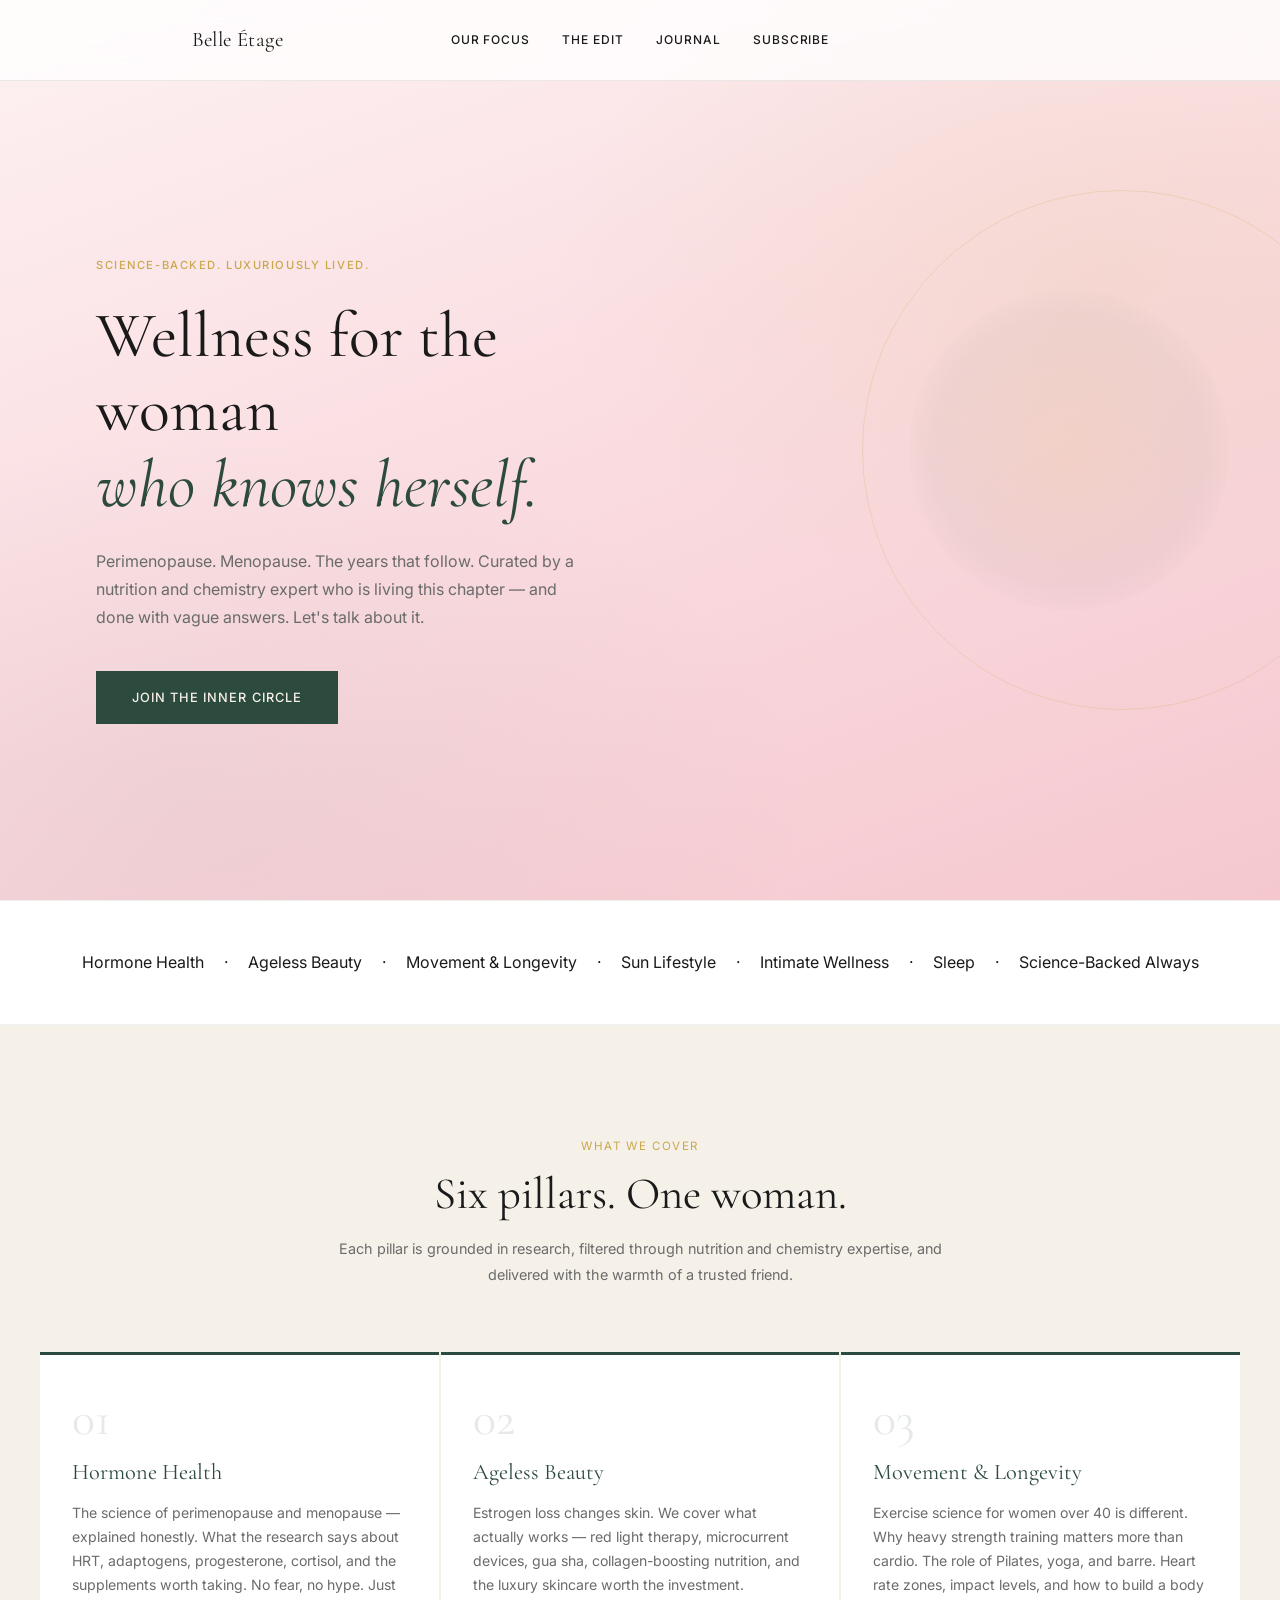
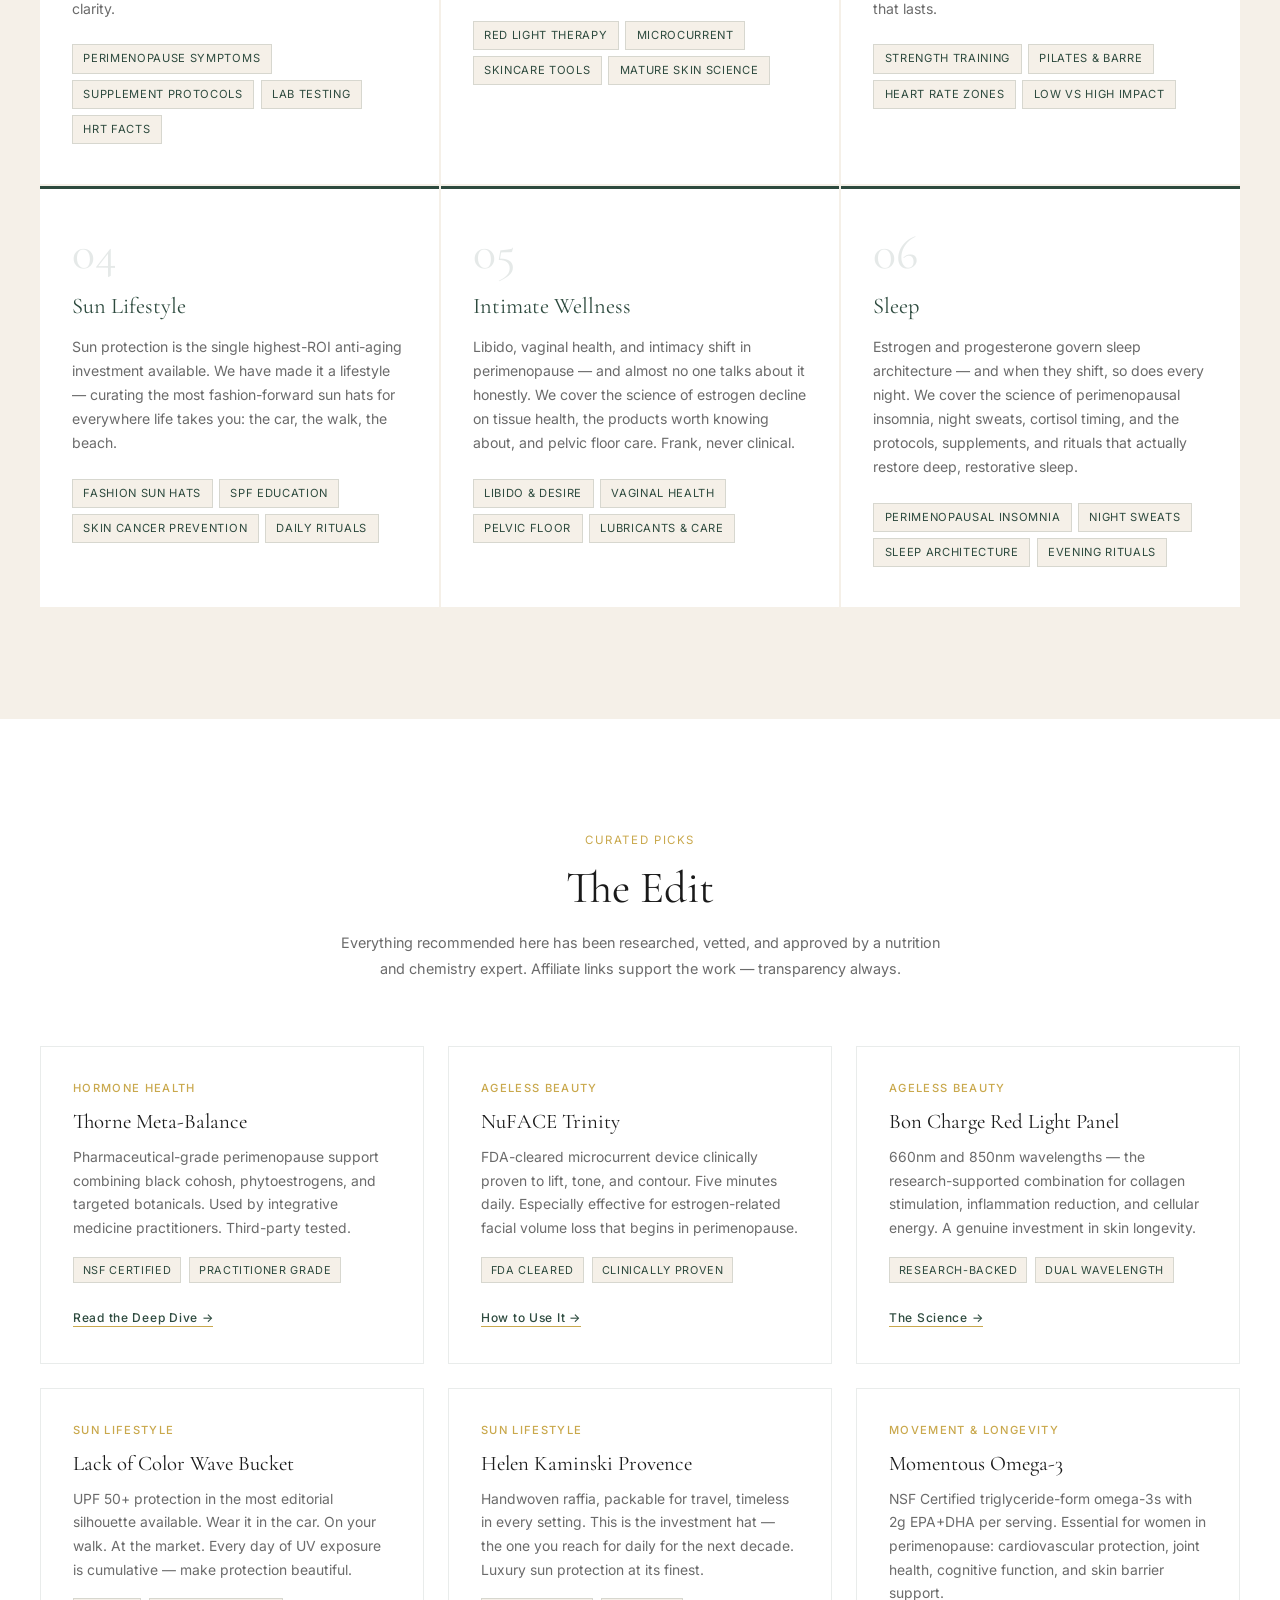
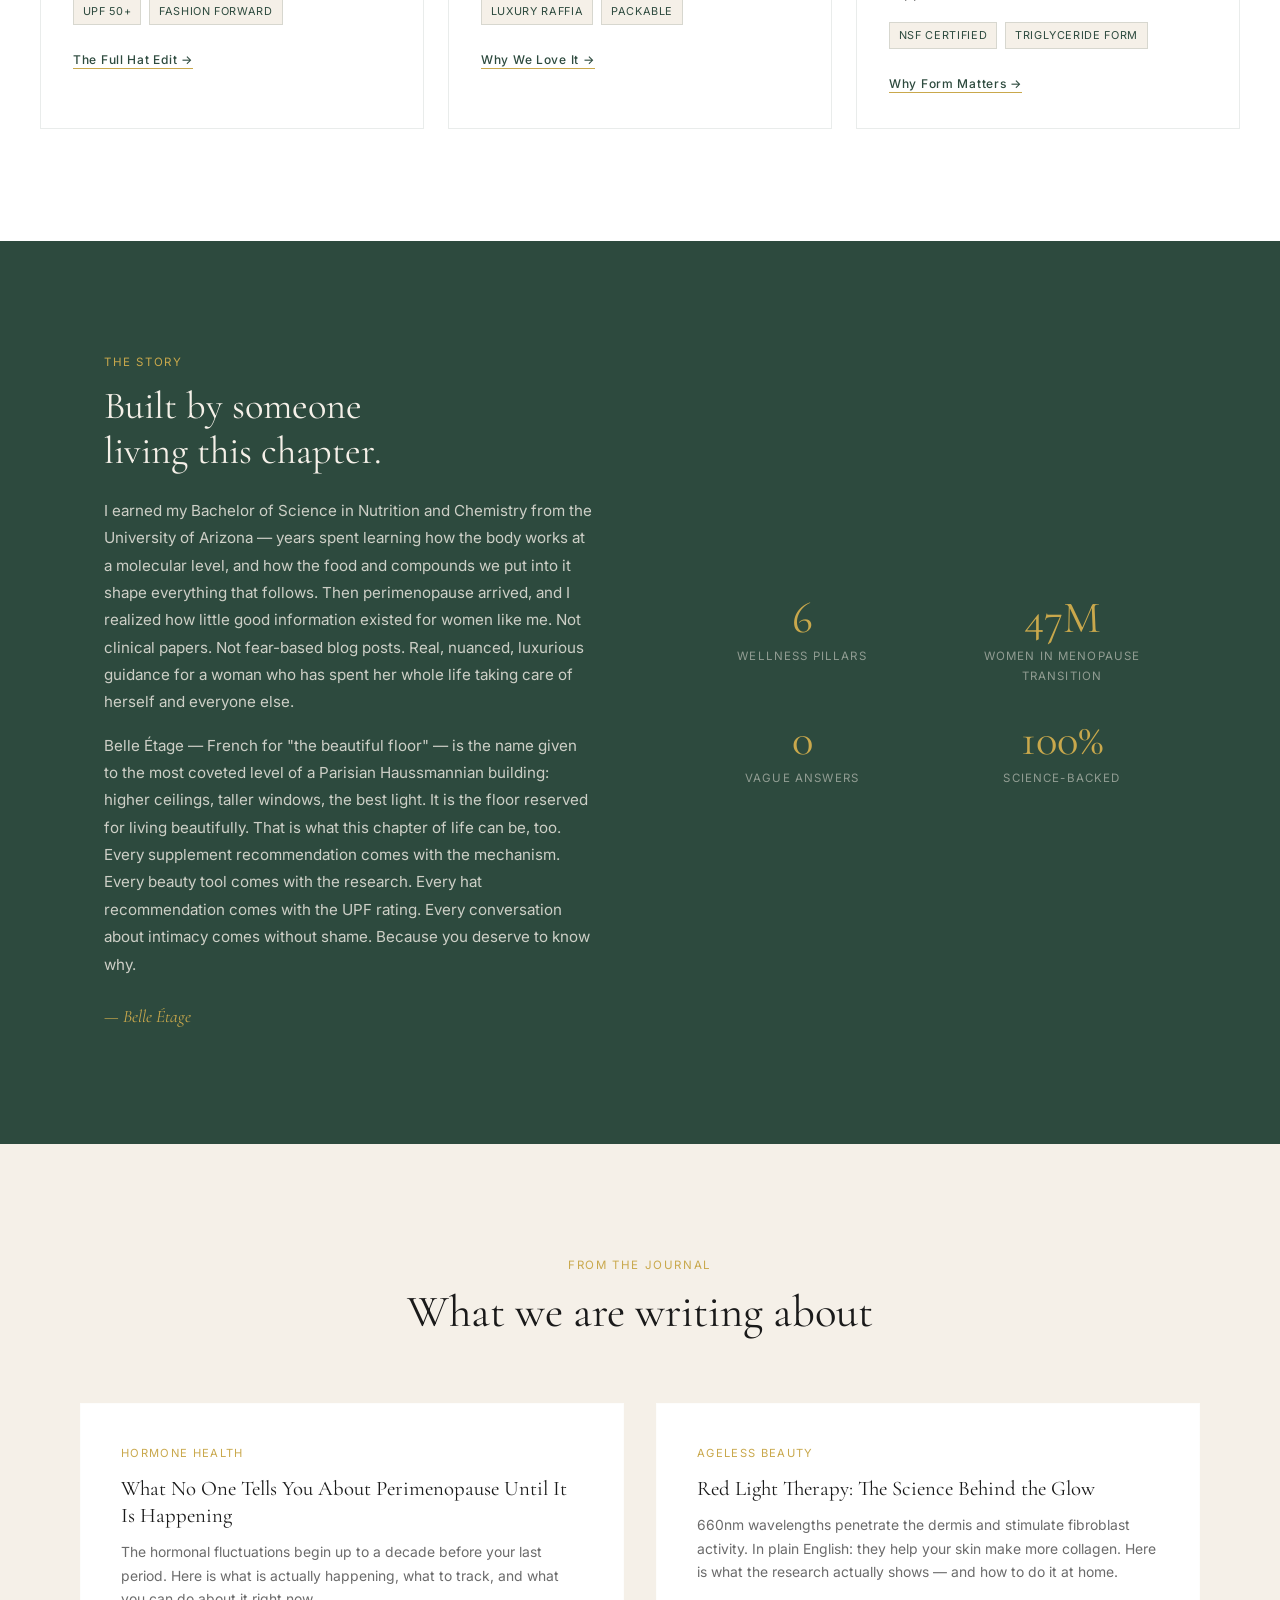
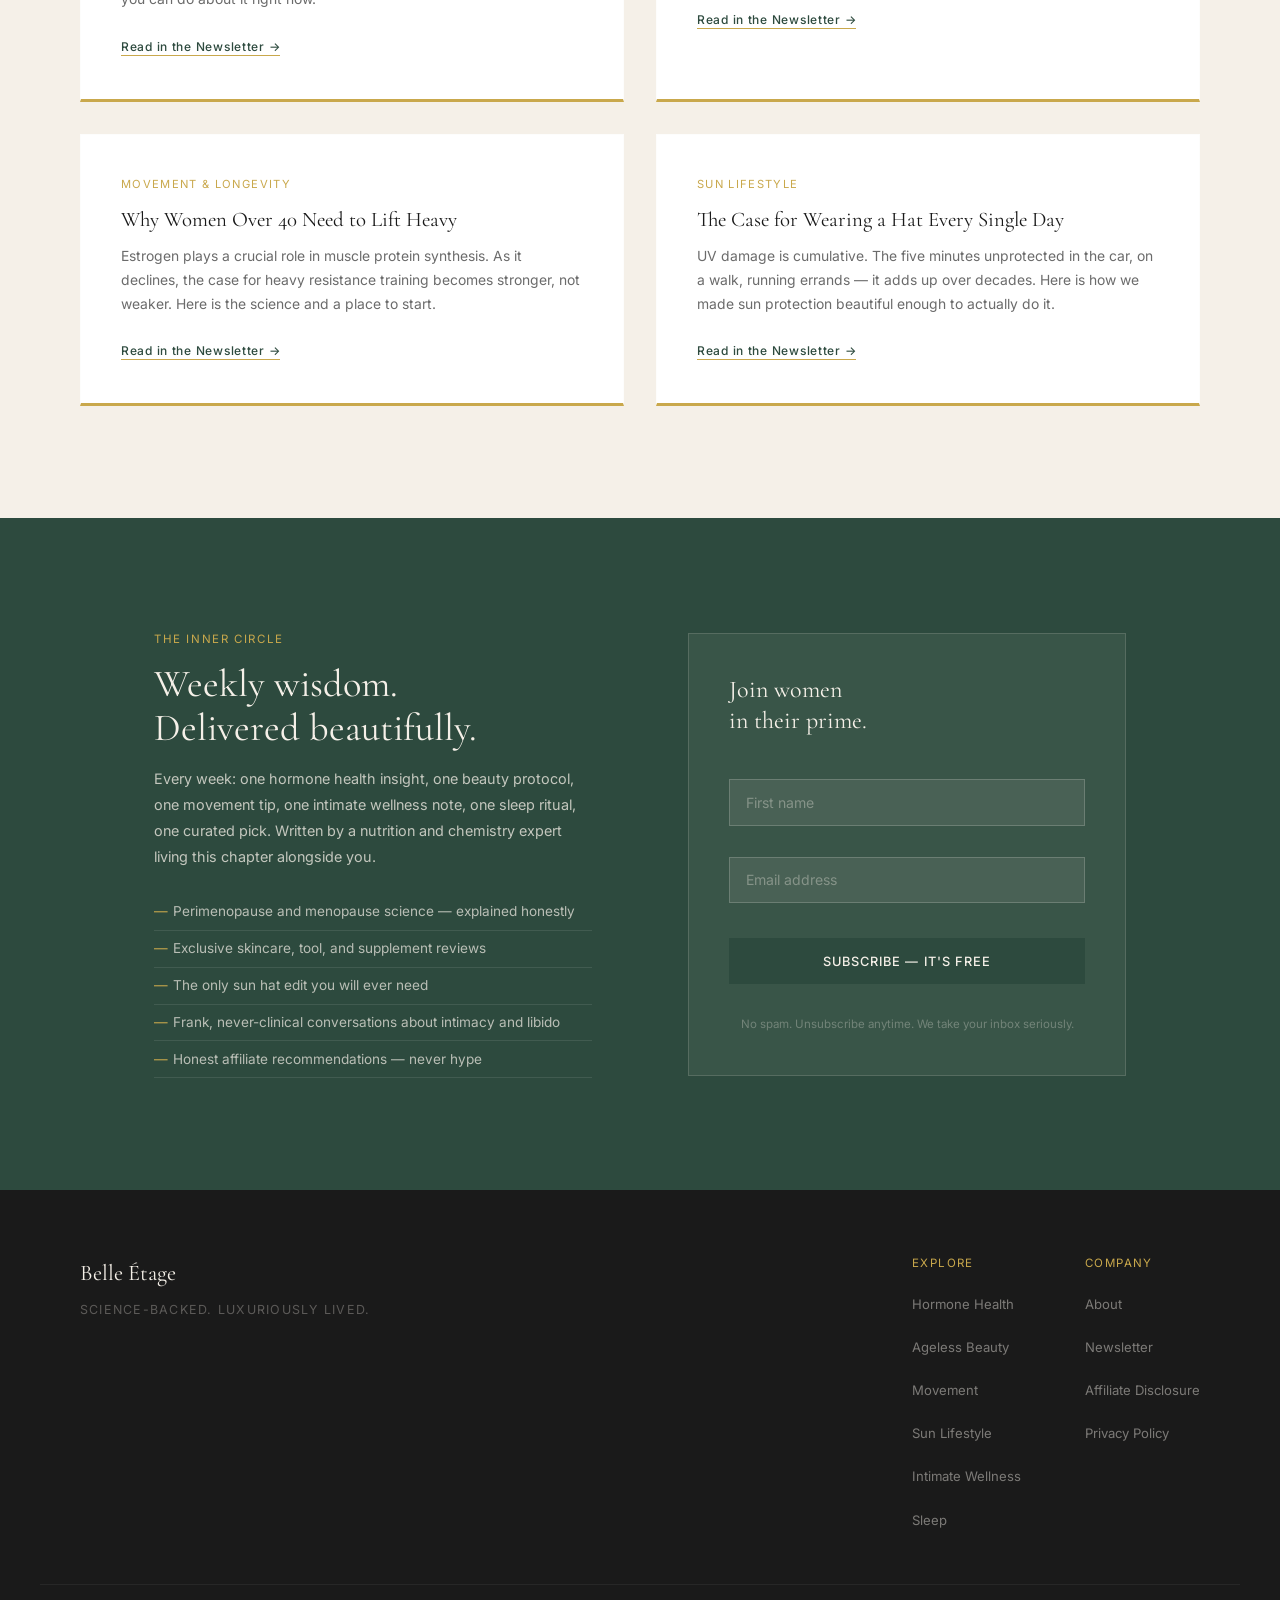
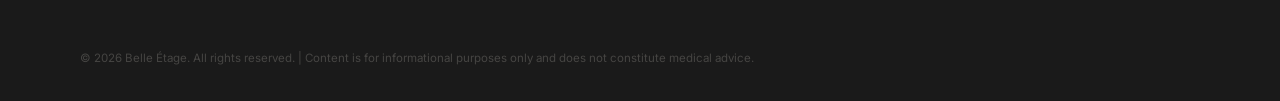
==== commit 8791ec1c: "Add 6th pillar: Sleep" ====
--- a/index.html
+++ b/index.html
@@ -4,7 +4,7 @@
   <meta charset="UTF-8" />
   <meta name="viewport" content="width=device-width, initial-scale=1.0" />
   <title>Belle Étage — Wellness for Women in Their Prime</title>
-  <meta name="description" content="Science-backed wellness for women navigating perimenopause, menopause, and beyond. Hormone health, ageless beauty, movement, sun lifestyle, and intimate wellness — curated by a nutrition and chemistry expert." />
+  <meta name="description" content="Science-backed wellness for women navigating perimenopause, menopause, and beyond. Hormone health, ageless beauty, movement, sun lifestyle, intimate wellness, and sleep — curated by a nutrition and chemistry expert." />
   <link rel="preconnect" href="https://fonts.googleapis.com" />
   <link href="https://fonts.googleapis.com/css2?family=Cormorant+Garamond:ital,wght@0,300;0,400;0,500;0,600;1,300;1,400&family=Inter:wght@300;400;500&display=swap" rel="stylesheet" />
   <link rel="stylesheet" href="styles.css" />
@@ -46,6 +46,8 @@
     <span class="trust-dot">·</span>
     <span>Intimate Wellness</span>
     <span class="trust-dot">·</span>
+    <span>Sleep</span>
+    <span class="trust-dot">·</span>
     <span>Science-Backed Always</span>
   </div>
 
@@ -53,7 +55,7 @@
   <section class="pillars" id="pillars">
     <div class="section-header">
       <p class="section-eyebrow">What We Cover</p>
-      <h2 class="section-title">Five pillars. One woman.</h2>
+      <h2 class="section-title">Six pillars. One woman.</h2>
       <p class="section-sub">Each pillar is grounded in research, filtered through nutrition and chemistry expertise, and delivered with the warmth of a trusted friend.</p>
     </div>
 
@@ -115,6 +117,18 @@
           <span>Vaginal health</span>
           <span>Pelvic floor</span>
           <span>Lubricants &amp; care</span>
+        </div>
+      </div>
+
+      <div class="pillar-card">
+        <div class="pillar-number">06</div>
+        <h3 class="pillar-title">Sleep</h3>
+        <p class="pillar-desc">Estrogen and progesterone govern sleep architecture — and when they shift, so does every night. We cover the science of perimenopausal insomnia, night sweats, cortisol timing, and the protocols, supplements, and rituals that actually restore deep, restorative sleep.</p>
+        <div class="pillar-topics">
+          <span>Perimenopausal insomnia</span>
+          <span>Night sweats</span>
+          <span>Sleep architecture</span>
+          <span>Evening rituals</span>
         </div>
       </div>
     </div>
@@ -211,7 +225,7 @@
       </div>
       <div class="about-stats">
         <div class="stat">
-          <div class="stat-number">5</div>
+          <div class="stat-number">6</div>
           <div class="stat-label">Wellness Pillars</div>
         </div>
         <div class="stat">
@@ -274,7 +288,7 @@
       <div class="newsletter-text">
         <p class="section-eyebrow">The Inner Circle</p>
         <h2 class="newsletter-title">Weekly wisdom.<br />Delivered beautifully.</h2>
-        <p class="newsletter-body">Every week: one hormone health insight, one beauty protocol, one movement tip, one intimate wellness note, one curated pick. Written by a nutrition and chemistry expert living this chapter alongside you.</p>
+        <p class="newsletter-body">Every week: one hormone health insight, one beauty protocol, one movement tip, one intimate wellness note, one sleep ritual, one curated pick. Written by a nutrition and chemistry expert living this chapter alongside you.</p>
         <ul class="newsletter-benefits">
           <li>Perimenopause and menopause science — explained honestly</li>
           <li>Exclusive skincare, tool, and supplement reviews</li>
@@ -314,6 +328,7 @@
           <a href="#pillars">Movement</a>
           <a href="#pillars">Sun Lifestyle</a>
           <a href="#pillars">Intimate Wellness</a>
+          <a href="#pillars">Sleep</a>
         </div>
         <div class="footer-col">
           <p class="footer-col-title">Company</p>
--- a/styles.css
+++ b/styles.css
@@ -687,7 +687,7 @@
   max-width: 1280px;
   margin: 4rem auto 0;
   display: grid;
-  grid-template-columns: repeat(5, 1fr);
+  grid-template-columns: repeat(3, 1fr);
   gap: 2px;
 }
 .pillar-card {
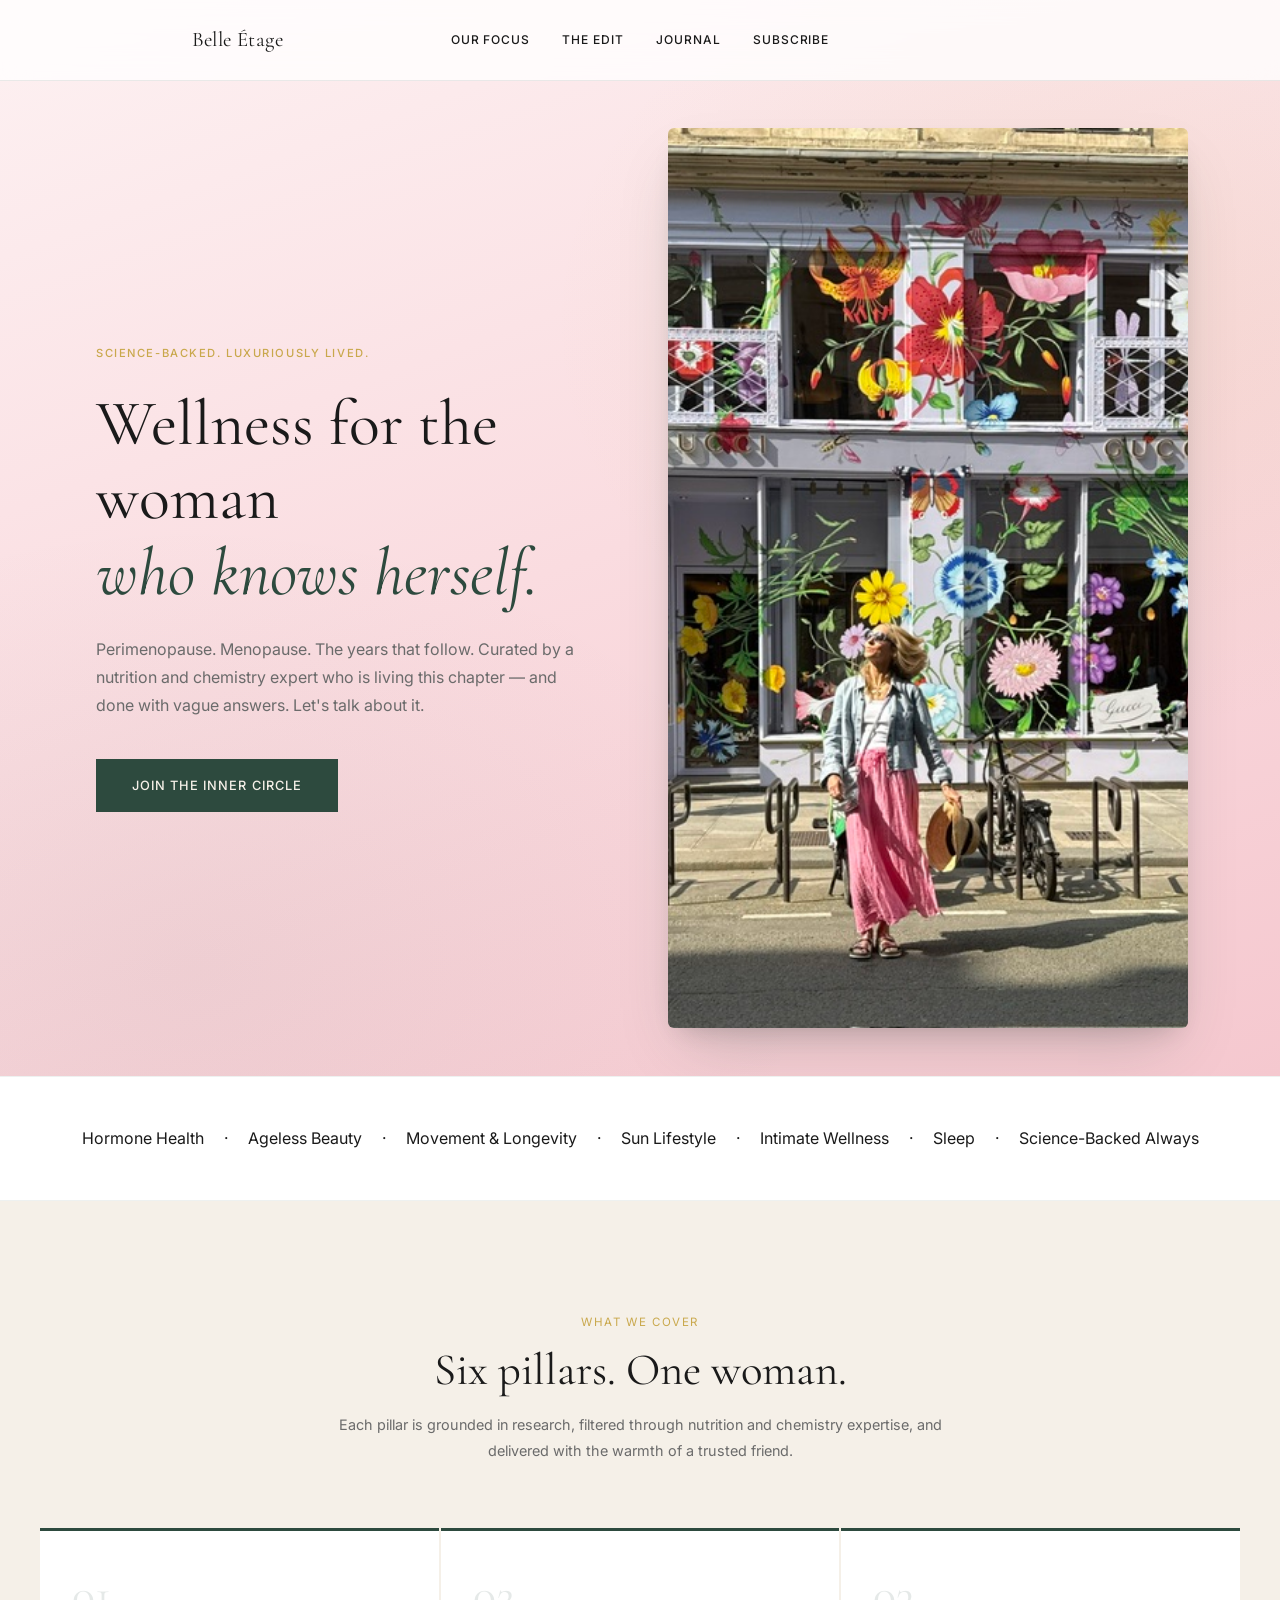
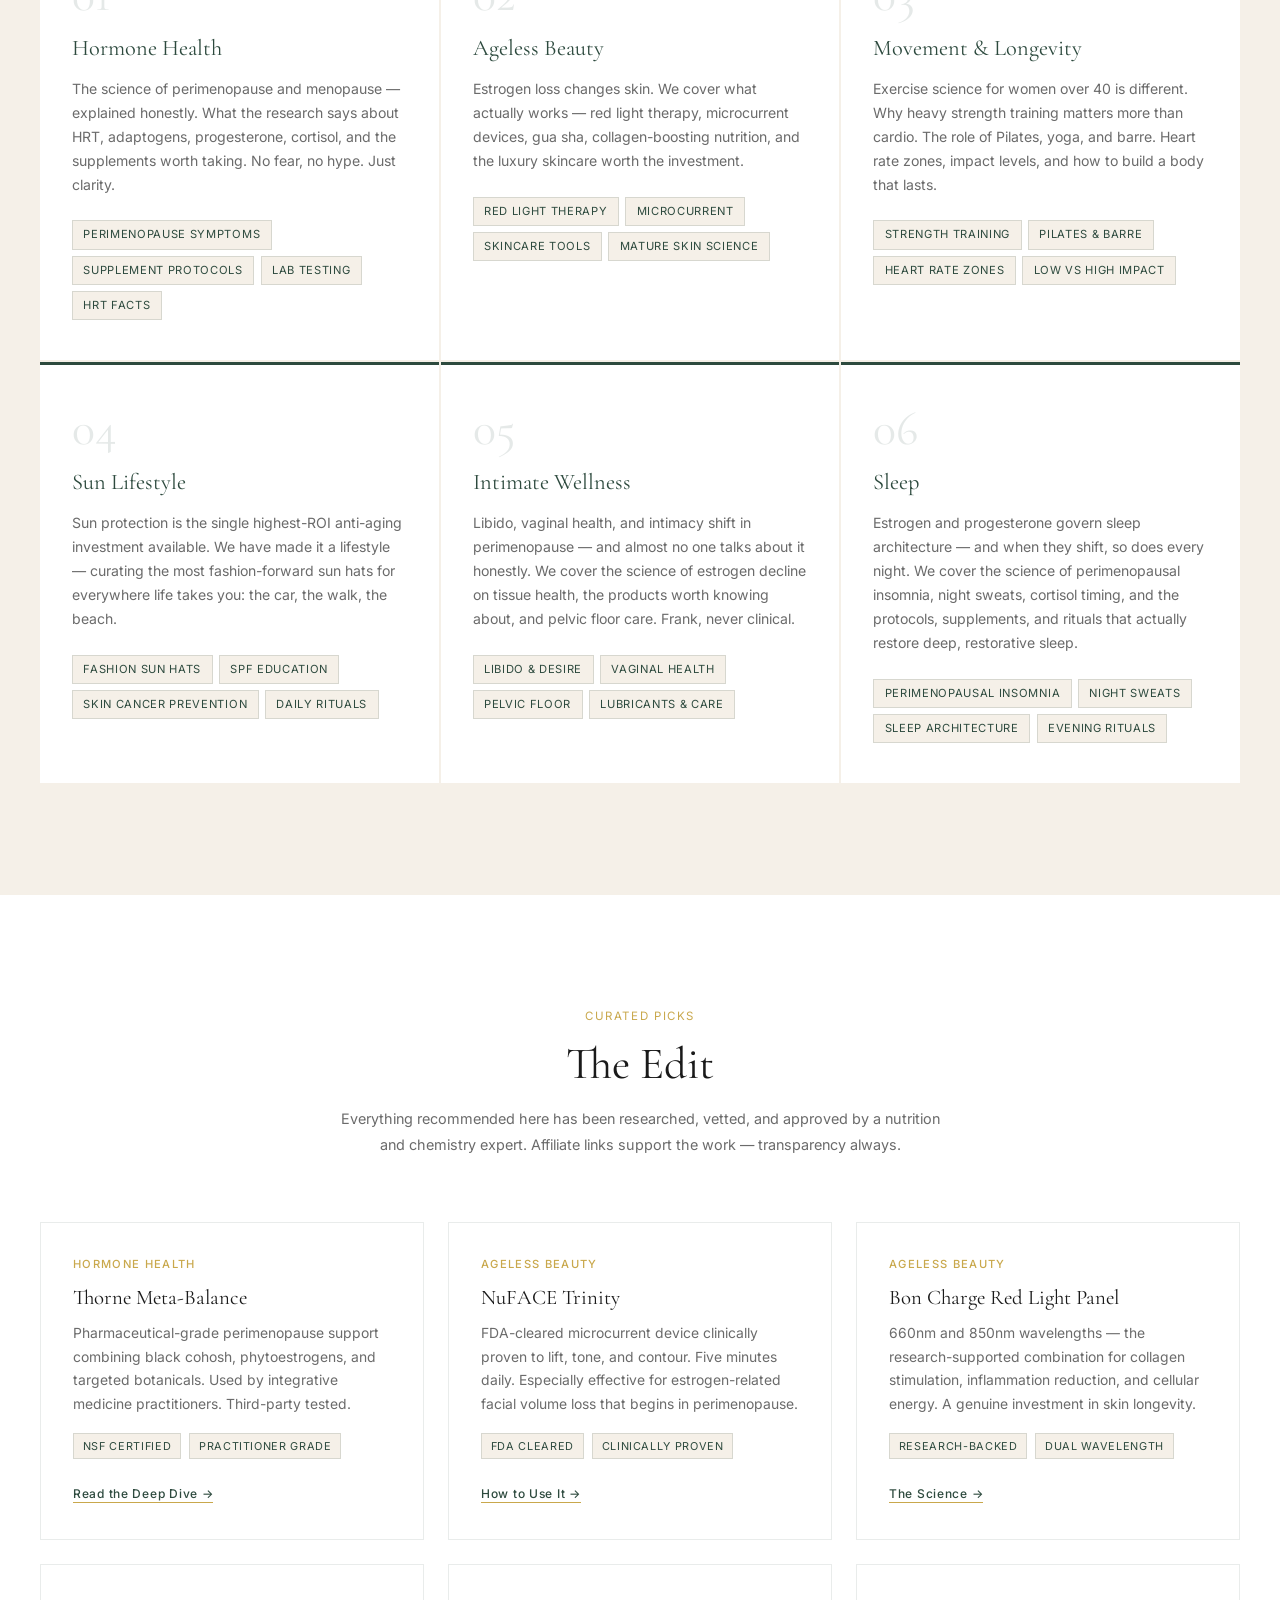
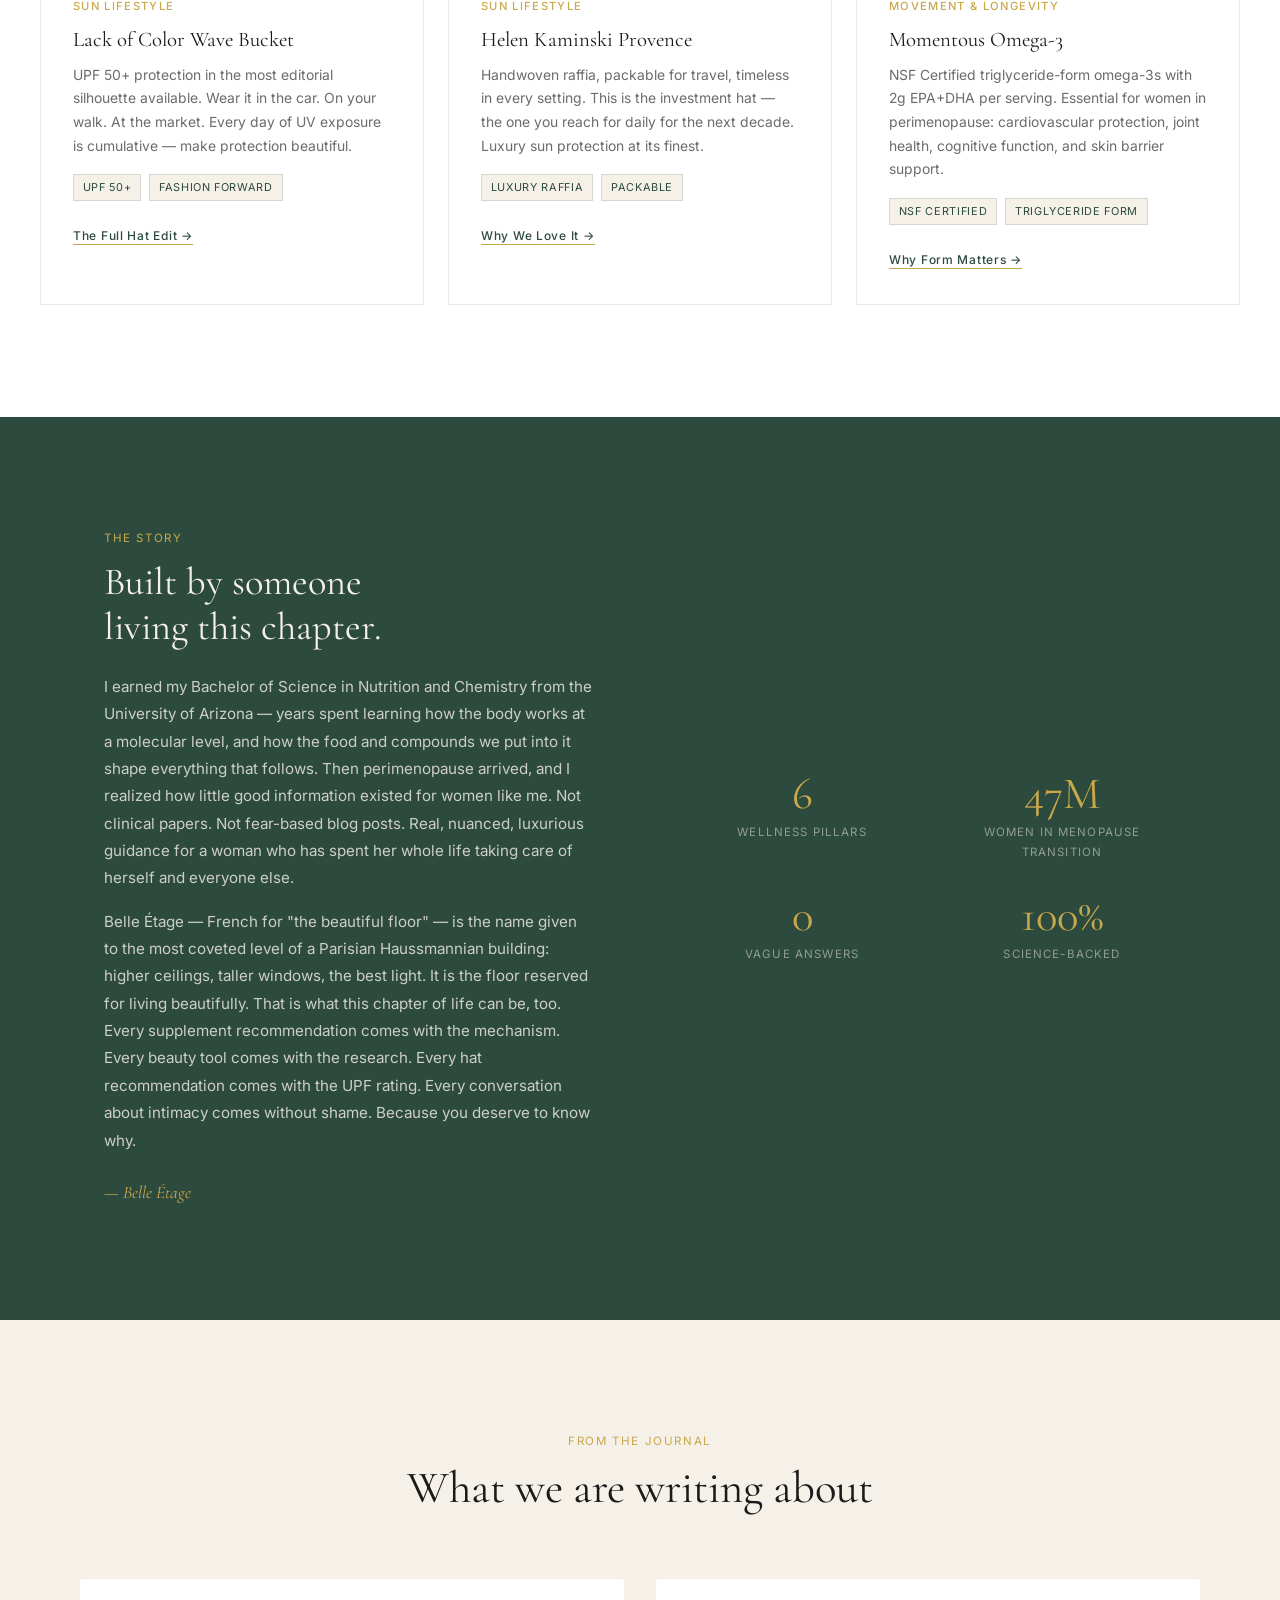
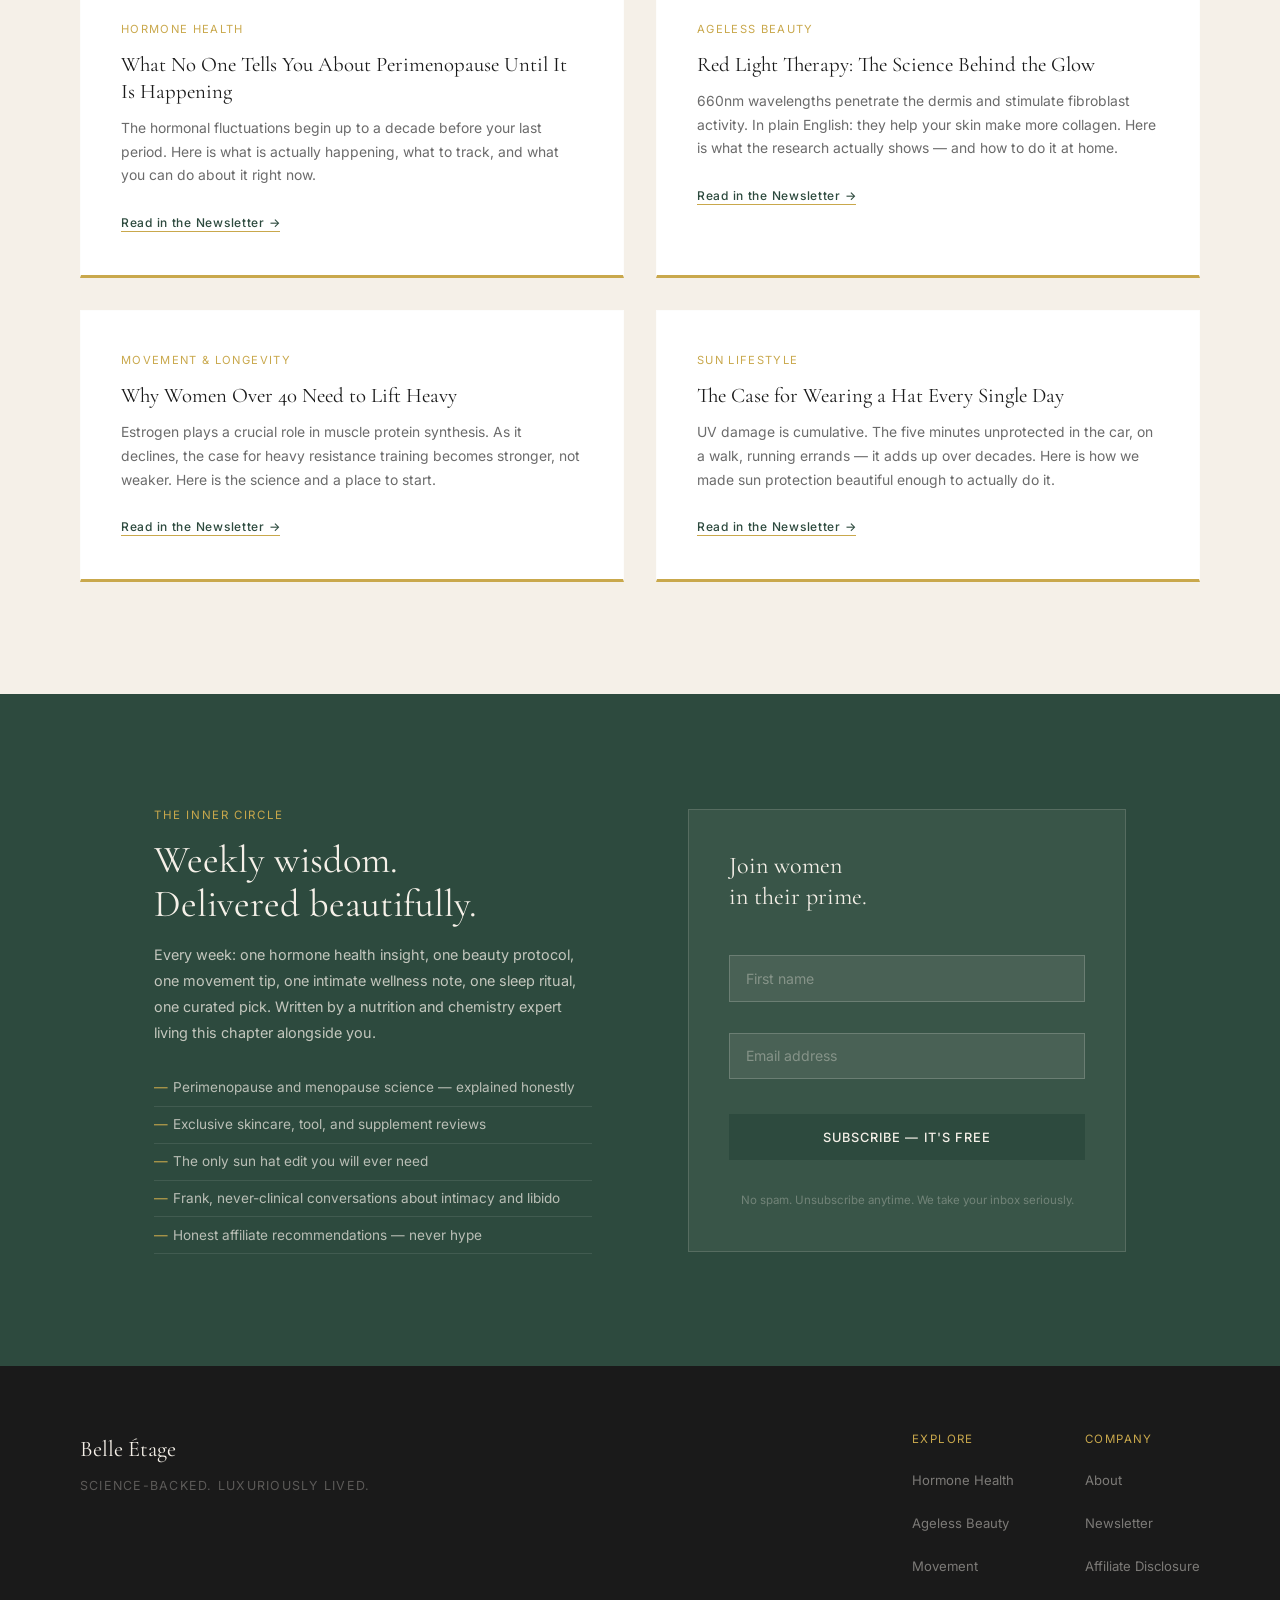
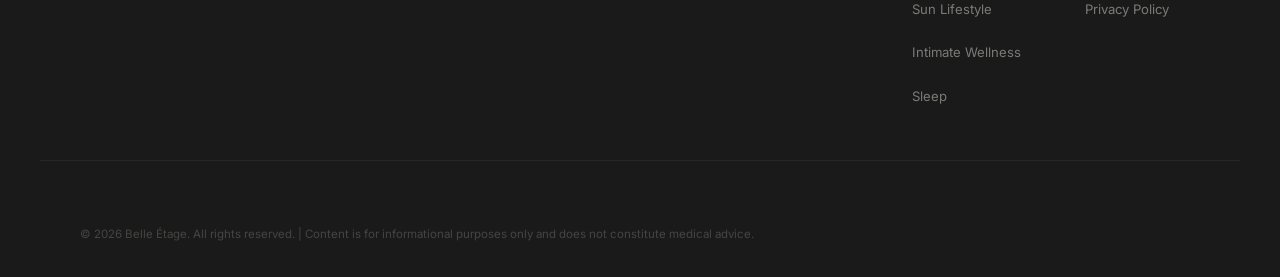
==== commit 98042559: "Add Jaimee hero photo" ====
--- a/index.html
+++ b/index.html
@@ -31,6 +31,9 @@
       <h1 class="hero-headline">Wellness for the woman<br /><em>who knows herself.</em></h1>
       <p class="hero-sub">Perimenopause. Menopause. The years that follow. Curated by a nutrition and chemistry expert who is living this chapter — and done with vague answers. Let's talk about it.</p>
       <a href="#newsletter" class="btn-primary">Join the Inner Circle</a>
+    </div>
+    <div class="hero-image-wrap">
+      <img src="jaimee-hero.jpg" alt="Jaimee outside a floral Gucci storefront" class="hero-image" />
     </div>
   </section>
 
--- a/styles.css
+++ b/styles.css
@@ -178,31 +178,24 @@
   padding-top: 5rem;
   overflow: hidden;
 }
-.hero::before {
-  content: "";
-  position: absolute;
-  top: 50%;
-  right: -8%;
-  width: 520px;
-  height: 520px;
-  border-radius: 50%;
-  border: 1px solid rgba(201,168,76,0.22);
-  transform: translateY(-50%);
-  pointer-events: none;
-}
-.hero::after {
-  content: "";
-  position: absolute;
-  top: 50%;
-  right: 4%;
-  width: 320px;
-  height: 320px;
-  border-radius: 50%;
-  background: radial-gradient(circle, rgba(201,168,76,0.10), rgba(45,74,62,0.04) 60%, transparent 75%);
-  transform: translateY(-50%);
-  pointer-events: none;
-}
 .hero-content { position: relative; z-index: 1; }
+.hero-image-wrap {
+  position: relative;
+  z-index: 1;
+  padding: 3rem 4rem 3rem 0;
+  display: flex;
+  align-items: center;
+  justify-content: center;
+}
+.hero-image {
+  width: 100%;
+  max-width: 520px;
+  height: auto;
+  aspect-ratio: 3 / 4;
+  object-fit: cover;
+  border-radius: 6px;
+  box-shadow: 0 30px 60px -20px rgba(45,74,62,0.25), 0 12px 24px -12px rgba(0,0,0,0.18);
+}
 .hero-content {
   padding: 5rem 4rem 5rem 6rem;
   max-width: 640px;
@@ -867,6 +860,8 @@
 @media (max-width: 900px) {
   .hero { grid-template-columns: 1fr; min-height: auto; }
   .hero-content { padding: 8rem 2.5rem 3rem; max-width: 100%; }
+  .hero-image-wrap { padding: 0 2.5rem 4rem; }
+  .hero-image { max-width: 380px; }
   .about-inner { grid-template-columns: 1fr; gap: 3rem; }
   .newsletter-inner { grid-template-columns: 1fr; gap: 3rem; }
   .footer-inner { grid-template-columns: 1fr; gap: 3rem; }
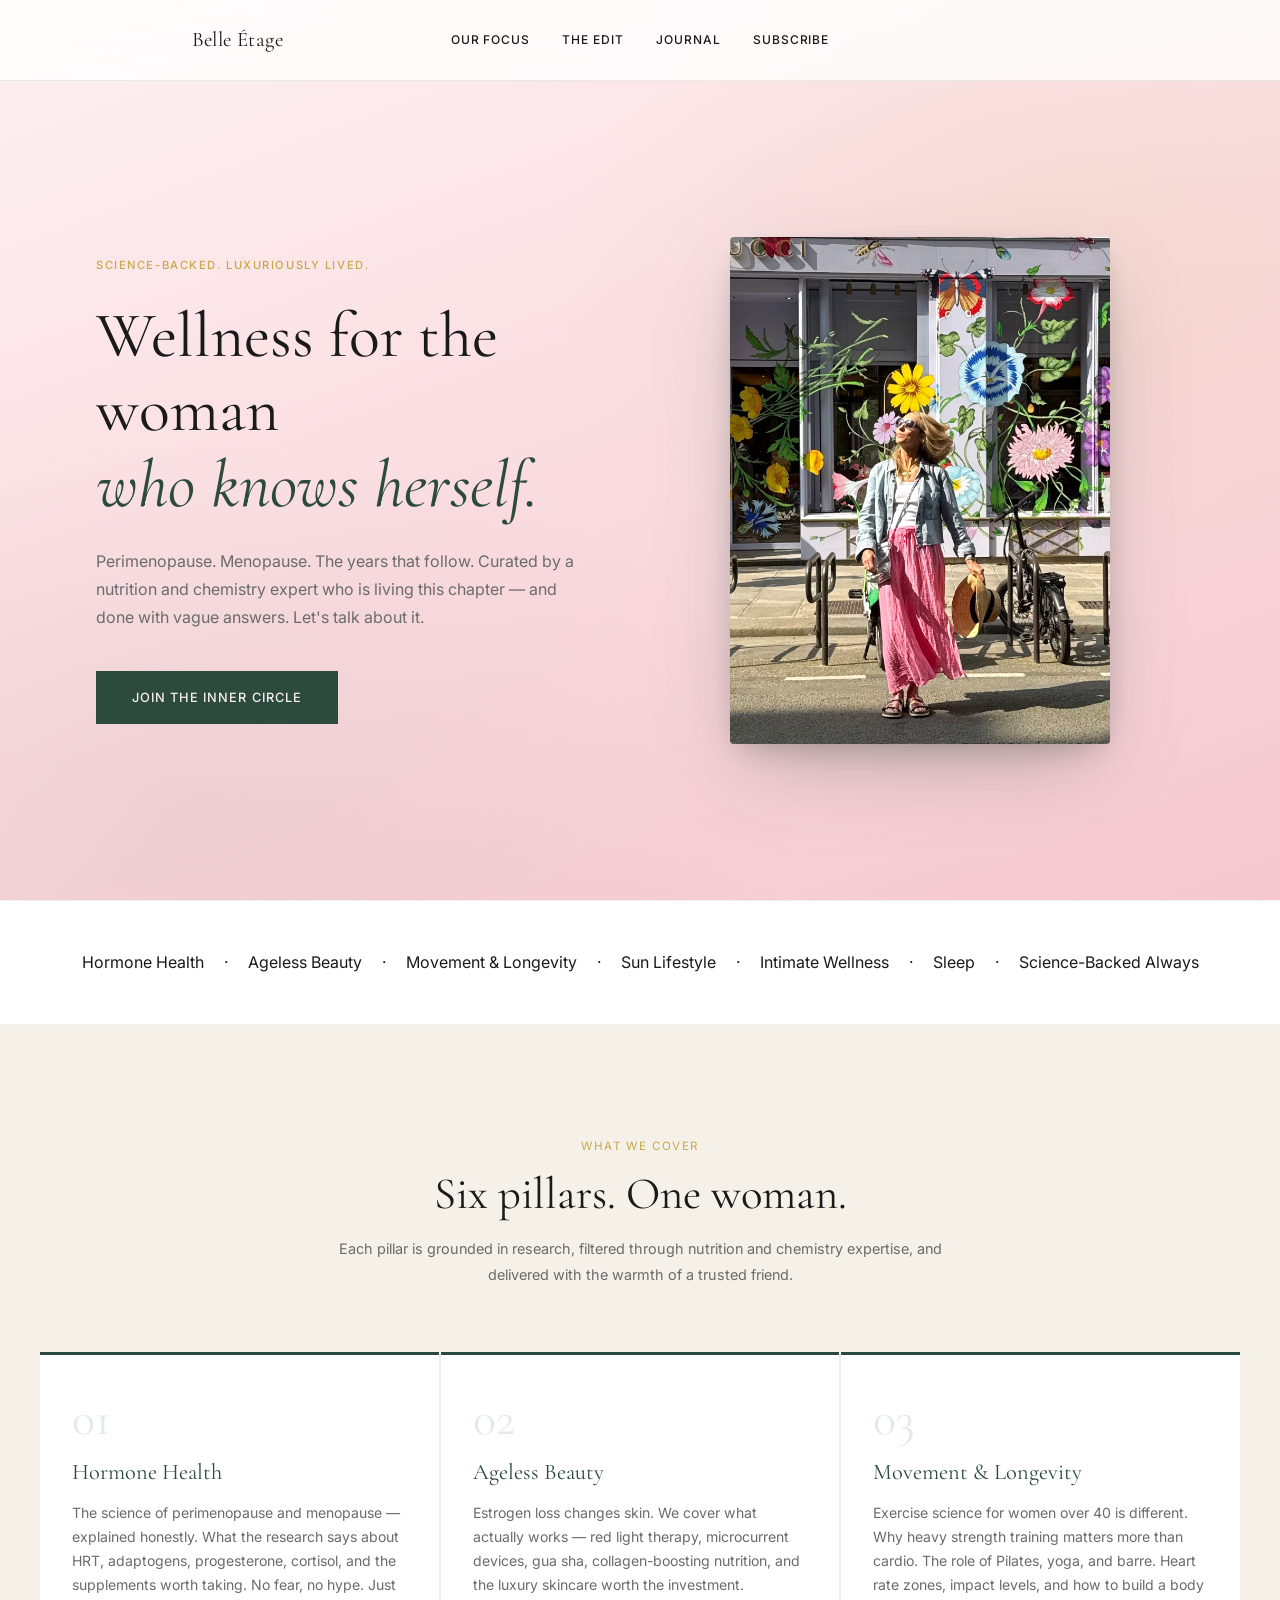
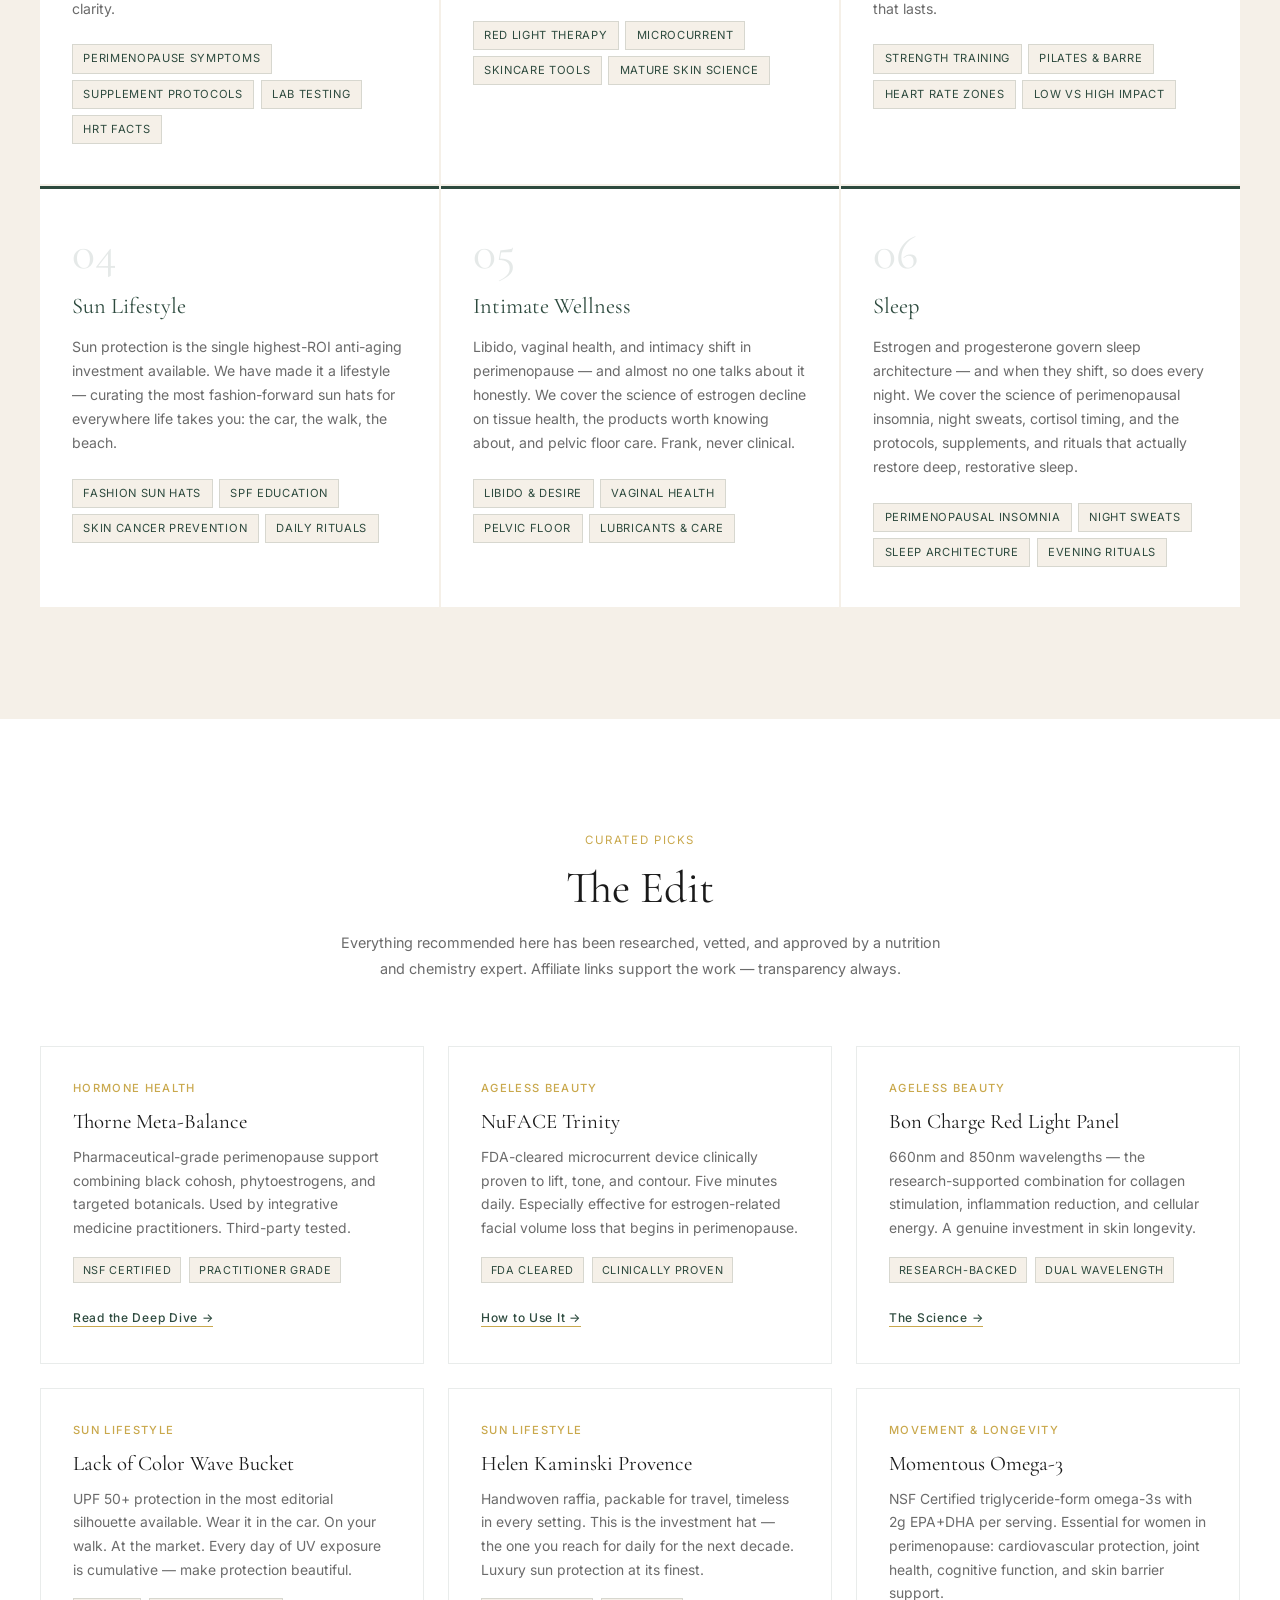
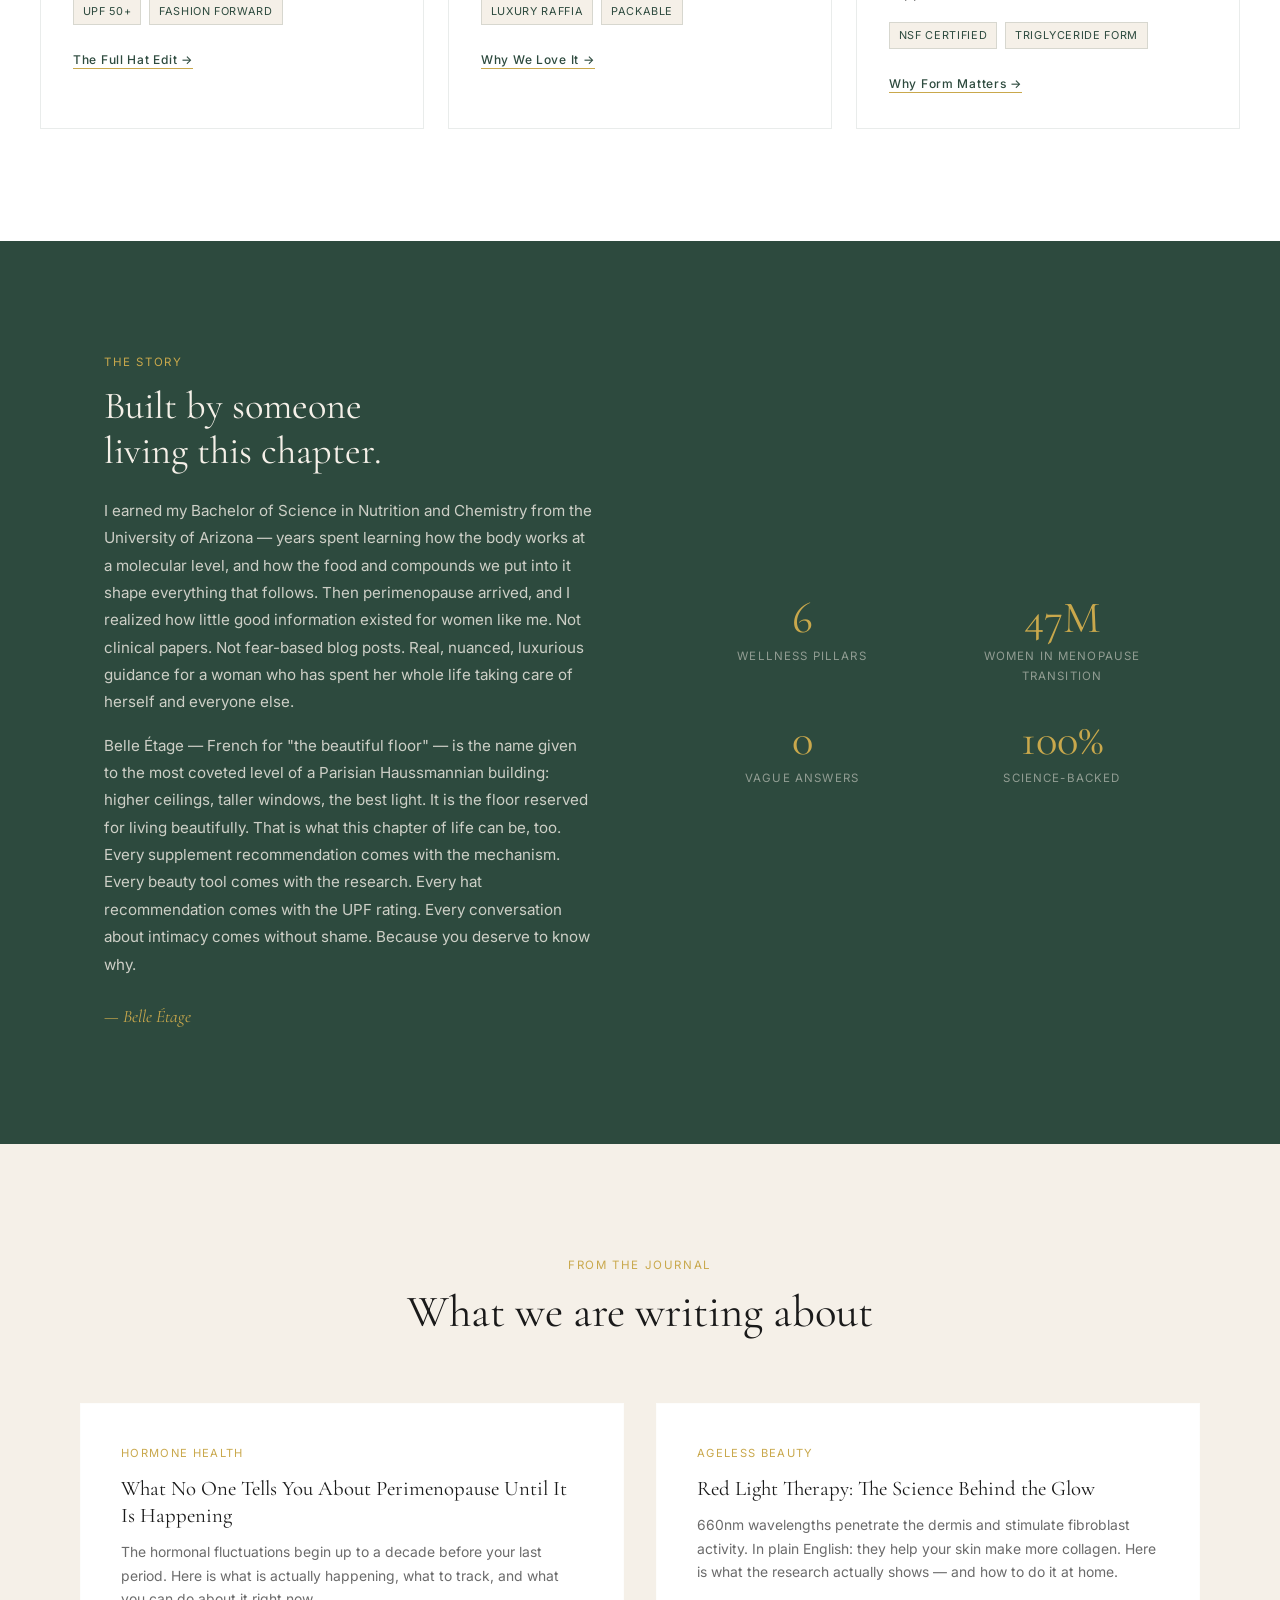
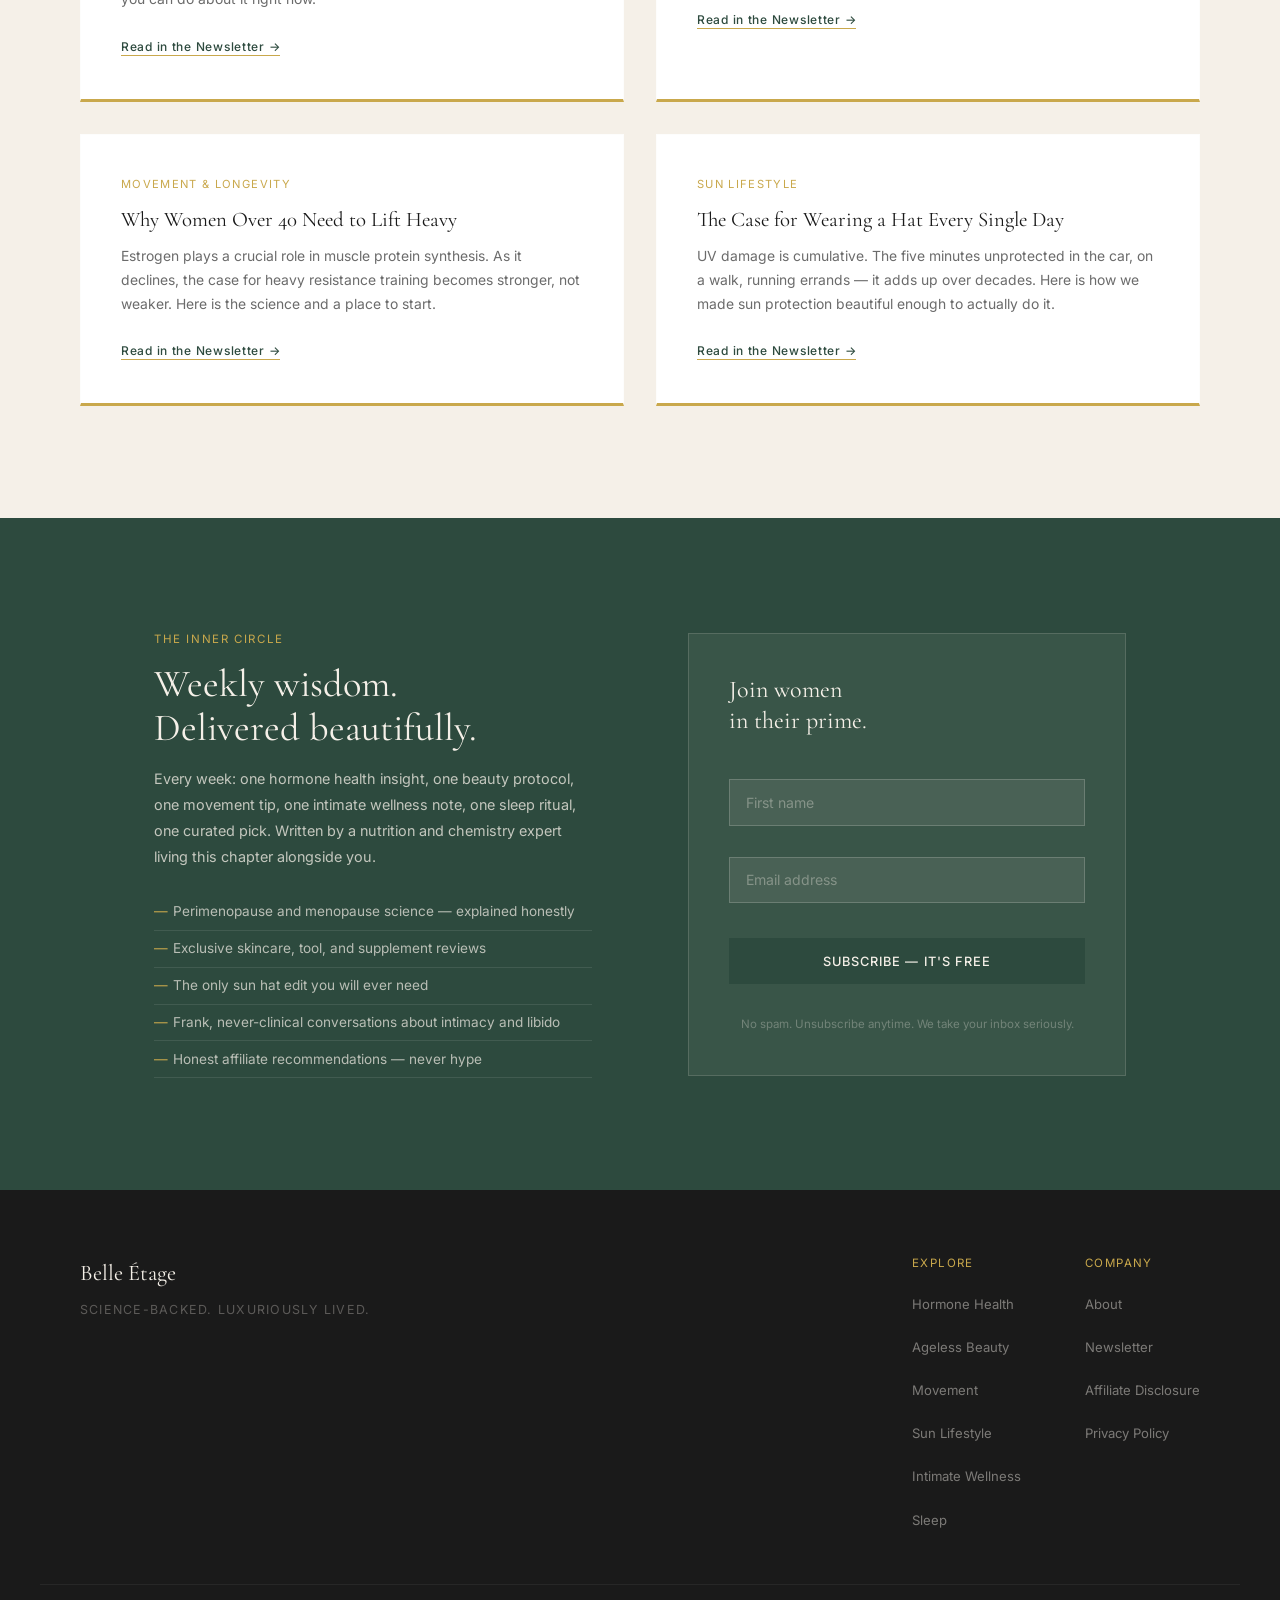
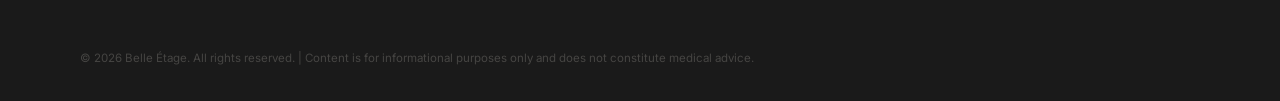
==== commit 1f7c9882: "Wire subscribe form to Beehiiv signup" ====
--- a/index.html
+++ b/index.html
@@ -359,8 +359,9 @@
     });
     document.getElementById('nl-form').addEventListener('submit', e => {
       e.preventDefault();
-      document.getElementById('nl-form').style.display = 'none';
-      document.getElementById('form-success').style.display = 'block';
+      const email = e.target.querySelector('input[type=email]').value.trim();
+      if (!email) return;
+      window.location.href = 'https://belleetage.beehiiv.com/subscribe?email=' + encodeURIComponent(email);
     });
   </script>
 </body>
--- a/styles.css
+++ b/styles.css
@@ -182,19 +182,24 @@
 .hero-image-wrap {
   position: relative;
   z-index: 1;
-  padding: 3rem 4rem 3rem 0;
+  padding: 3rem 5rem 3rem 0;
   display: flex;
   align-items: center;
   justify-content: center;
 }
 .hero-image {
-  width: 100%;
-  max-width: 520px;
-  height: auto;
-  aspect-ratio: 3 / 4;
+  display: block;
+  width: 380px;
+  height: 507px;
+  max-width: 100%;
   object-fit: cover;
-  border-radius: 6px;
-  box-shadow: 0 30px 60px -20px rgba(45,74,62,0.25), 0 12px 24px -12px rgba(0,0,0,0.18);
+  object-position: center;
+  border-radius: 4px;
+  box-shadow:
+    0 30px 80px -20px rgba(45,74,62,0.35),
+    0 12px 30px -10px rgba(0,0,0,0.22);
+  filter: saturate(1.05) contrast(1.03);
+  flex-shrink: 0;
 }
 .hero-content {
   padding: 5rem 4rem 5rem 6rem;
@@ -218,60 +223,6 @@
   max-width: 480px;
 }
 .hero-actions { display: flex; gap: 1rem; flex-wrap: wrap; }
-
-.hero-image {
-  height: 100vh;
-  background: var(--green);
-  display: flex;
-  align-items: center;
-  justify-content: center;
-  position: relative;
-  overflow: hidden;
-}
-.hero-img-frame {
-  width: 85%;
-  height: 75%;
-  border: 1px solid rgba(201,168,76,0.3);
-  display: flex;
-  align-items: center;
-  justify-content: center;
-  position: relative;
-}
-.hero-img-inner {
-  width: 100%;
-  height: 100%;
-  display: flex;
-  align-items: center;
-  justify-content: center;
-  position: relative;
-}
-.hero-decoration {
-  position: absolute;
-  inset: 1.5rem;
-  border: 1px solid rgba(201,168,76,0.15);
-}
-.hero-bottles {
-  display: flex;
-  gap: 1.5rem;
-  align-items: flex-end;
-  z-index: 1;
-}
-.bottle {
-  background: rgba(201,168,76,0.25);
-  border: 1px solid rgba(201,168,76,0.4);
-  border-radius: 40px 40px 4px 4px;
-}
-.b1 { width: 44px; height: 110px; }
-.b2 { width: 54px; height: 150px; background: rgba(201,168,76,0.35); }
-.b3 { width: 38px; height: 90px; }
-
-.hero-leaf {
-  position: absolute;
-  background: rgba(201,168,76,0.12);
-  border-radius: 50% 0;
-}
-.leaf1 { width: 120px; height: 80px; top: 15%; right: 10%; transform: rotate(-30deg); }
-.leaf2 { width: 80px; height: 55px; bottom: 20%; left: 8%; transform: rotate(20deg); }
 
 /* ─── TRUST BAR ─── */
 .trust-bar {
@@ -861,7 +812,7 @@
   .hero { grid-template-columns: 1fr; min-height: auto; }
   .hero-content { padding: 8rem 2.5rem 3rem; max-width: 100%; }
   .hero-image-wrap { padding: 0 2.5rem 4rem; }
-  .hero-image { max-width: 380px; }
+  .hero-image { width: 320px; height: 427px; }
   .about-inner { grid-template-columns: 1fr; gap: 3rem; }
   .newsletter-inner { grid-template-columns: 1fr; gap: 3rem; }
   .footer-inner { grid-template-columns: 1fr; gap: 3rem; }
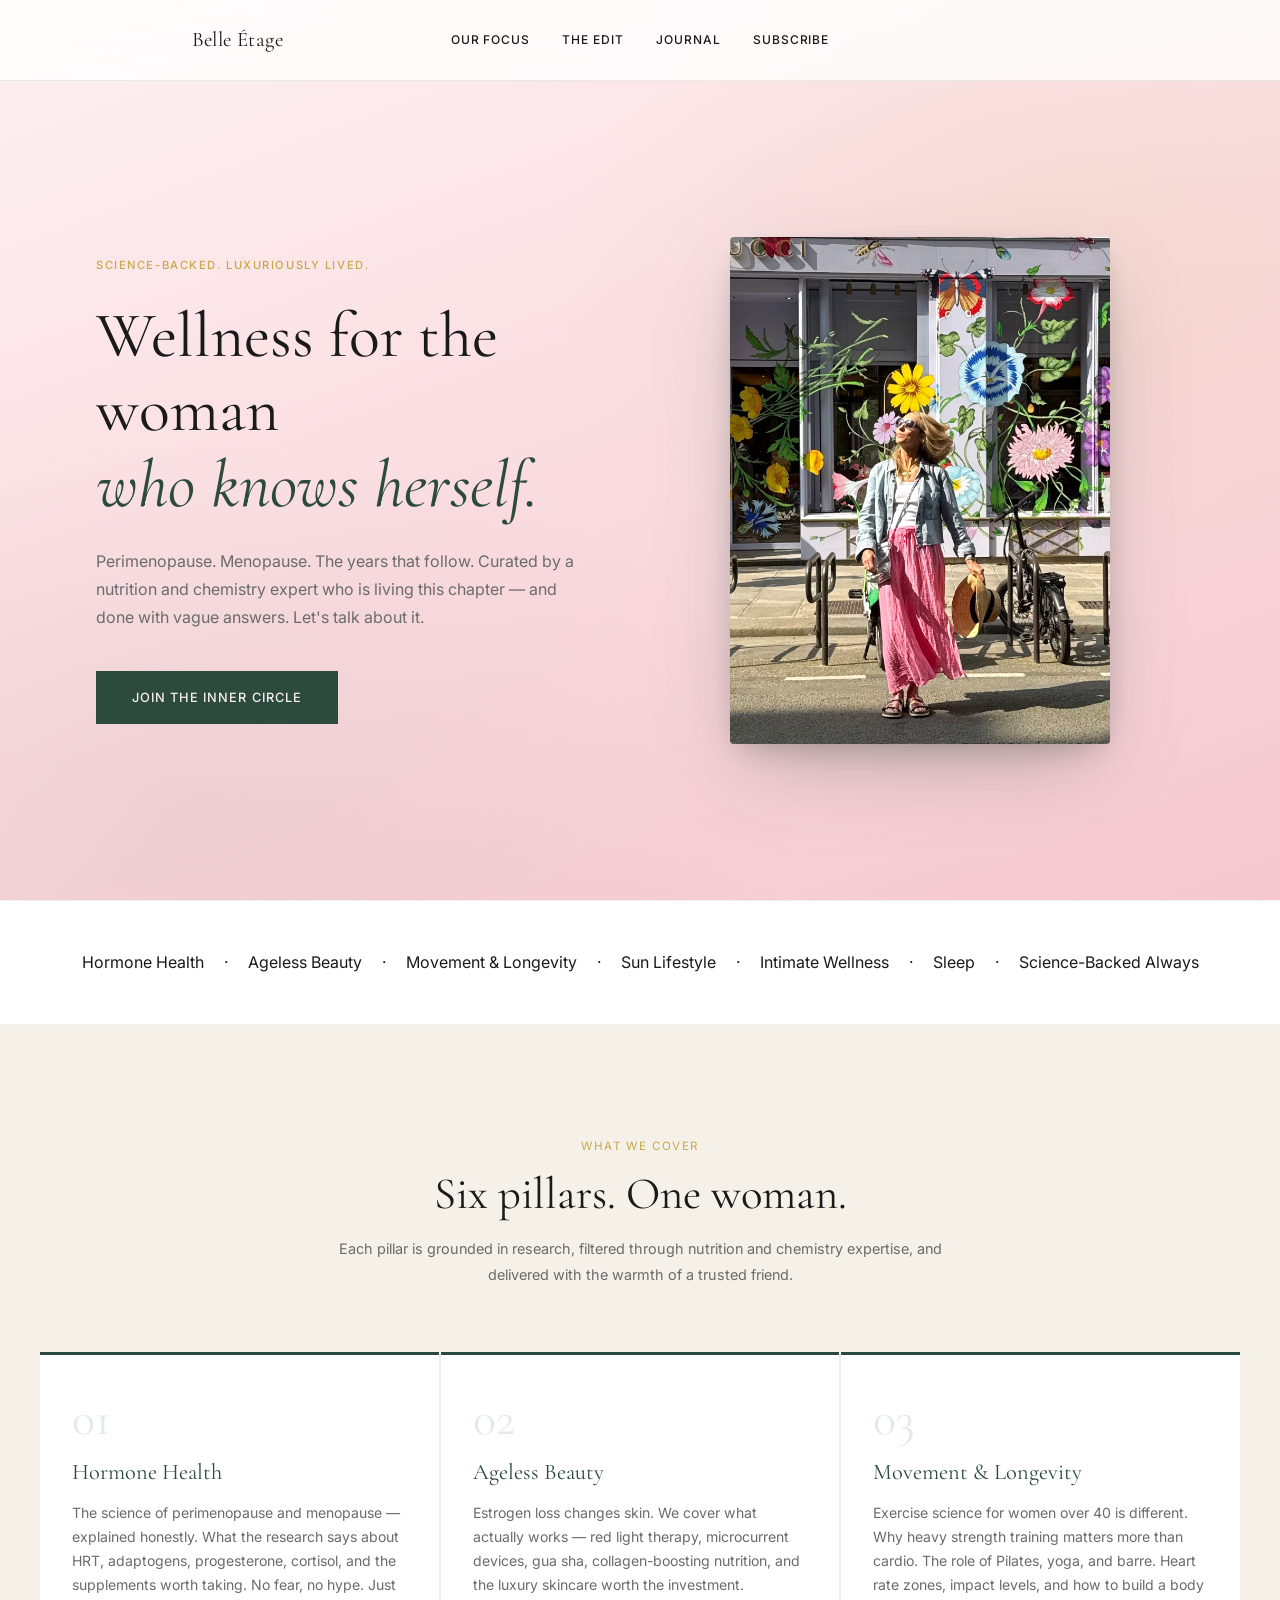
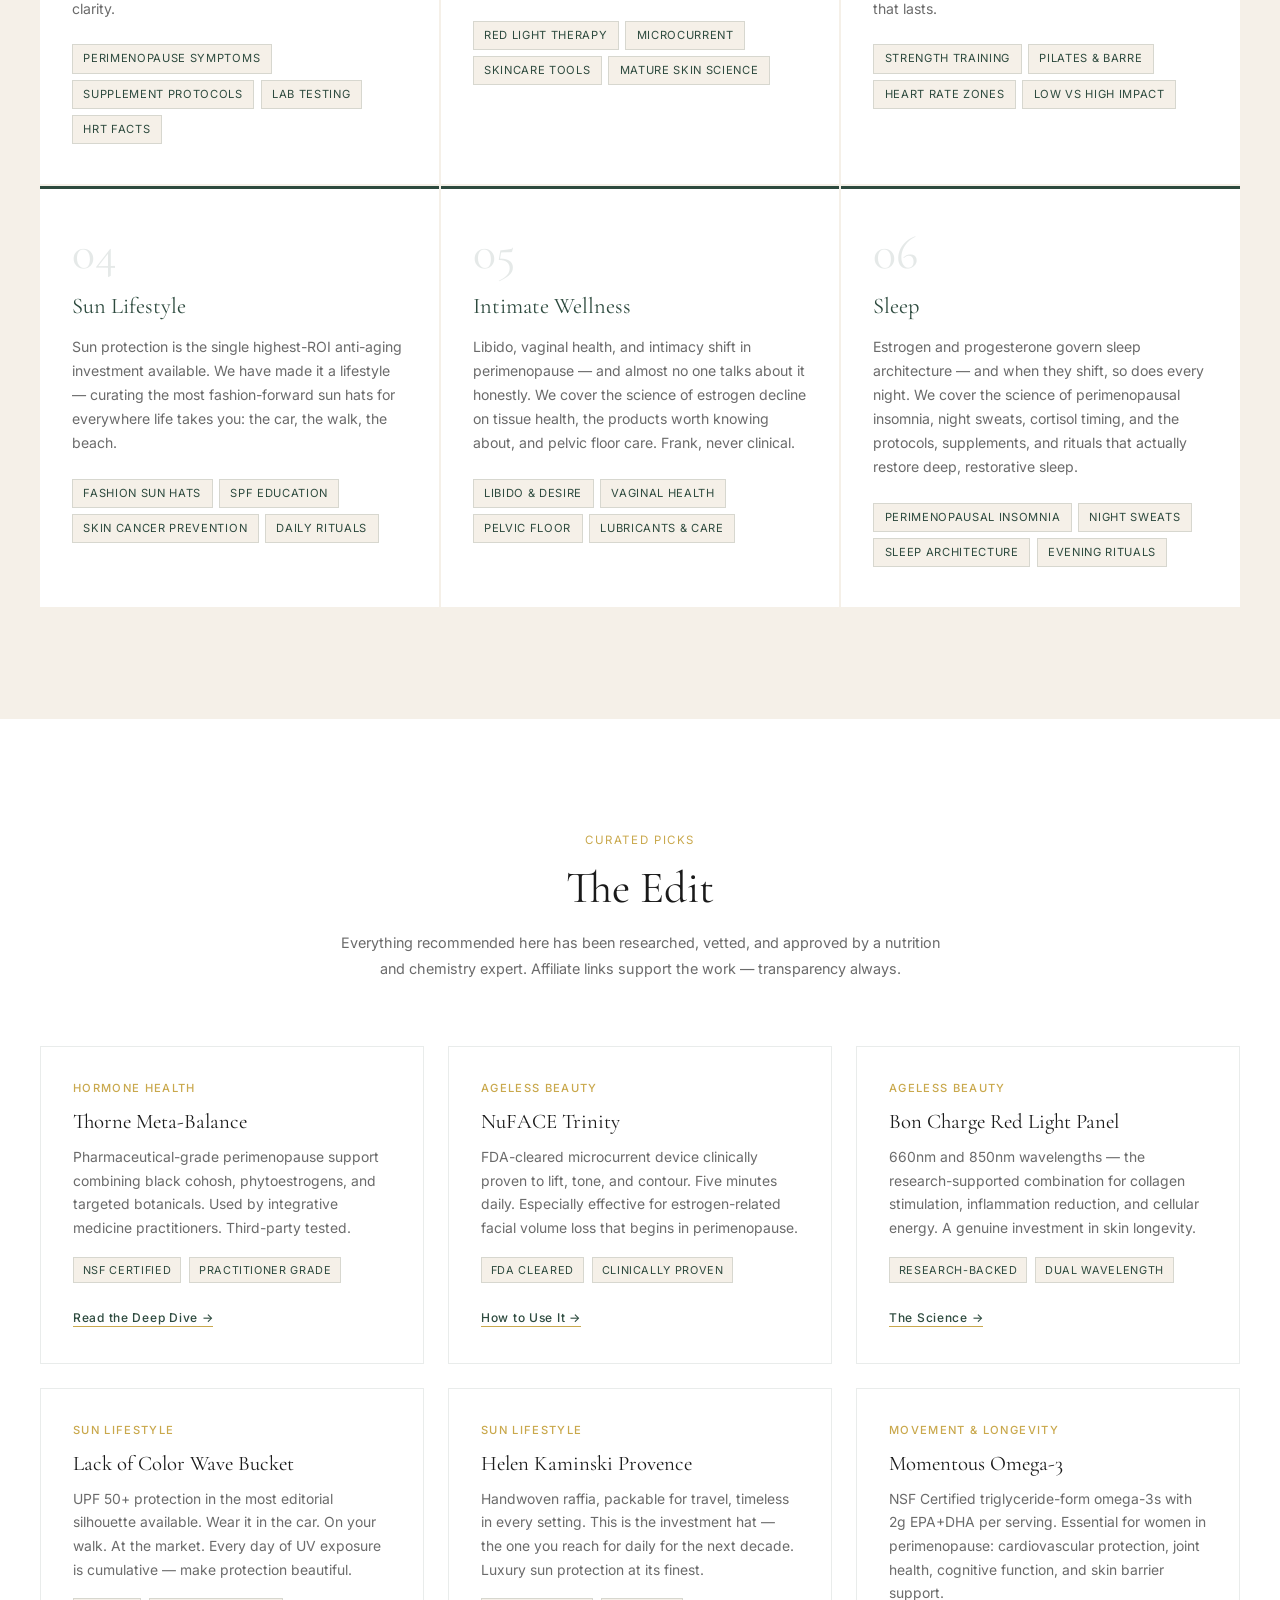
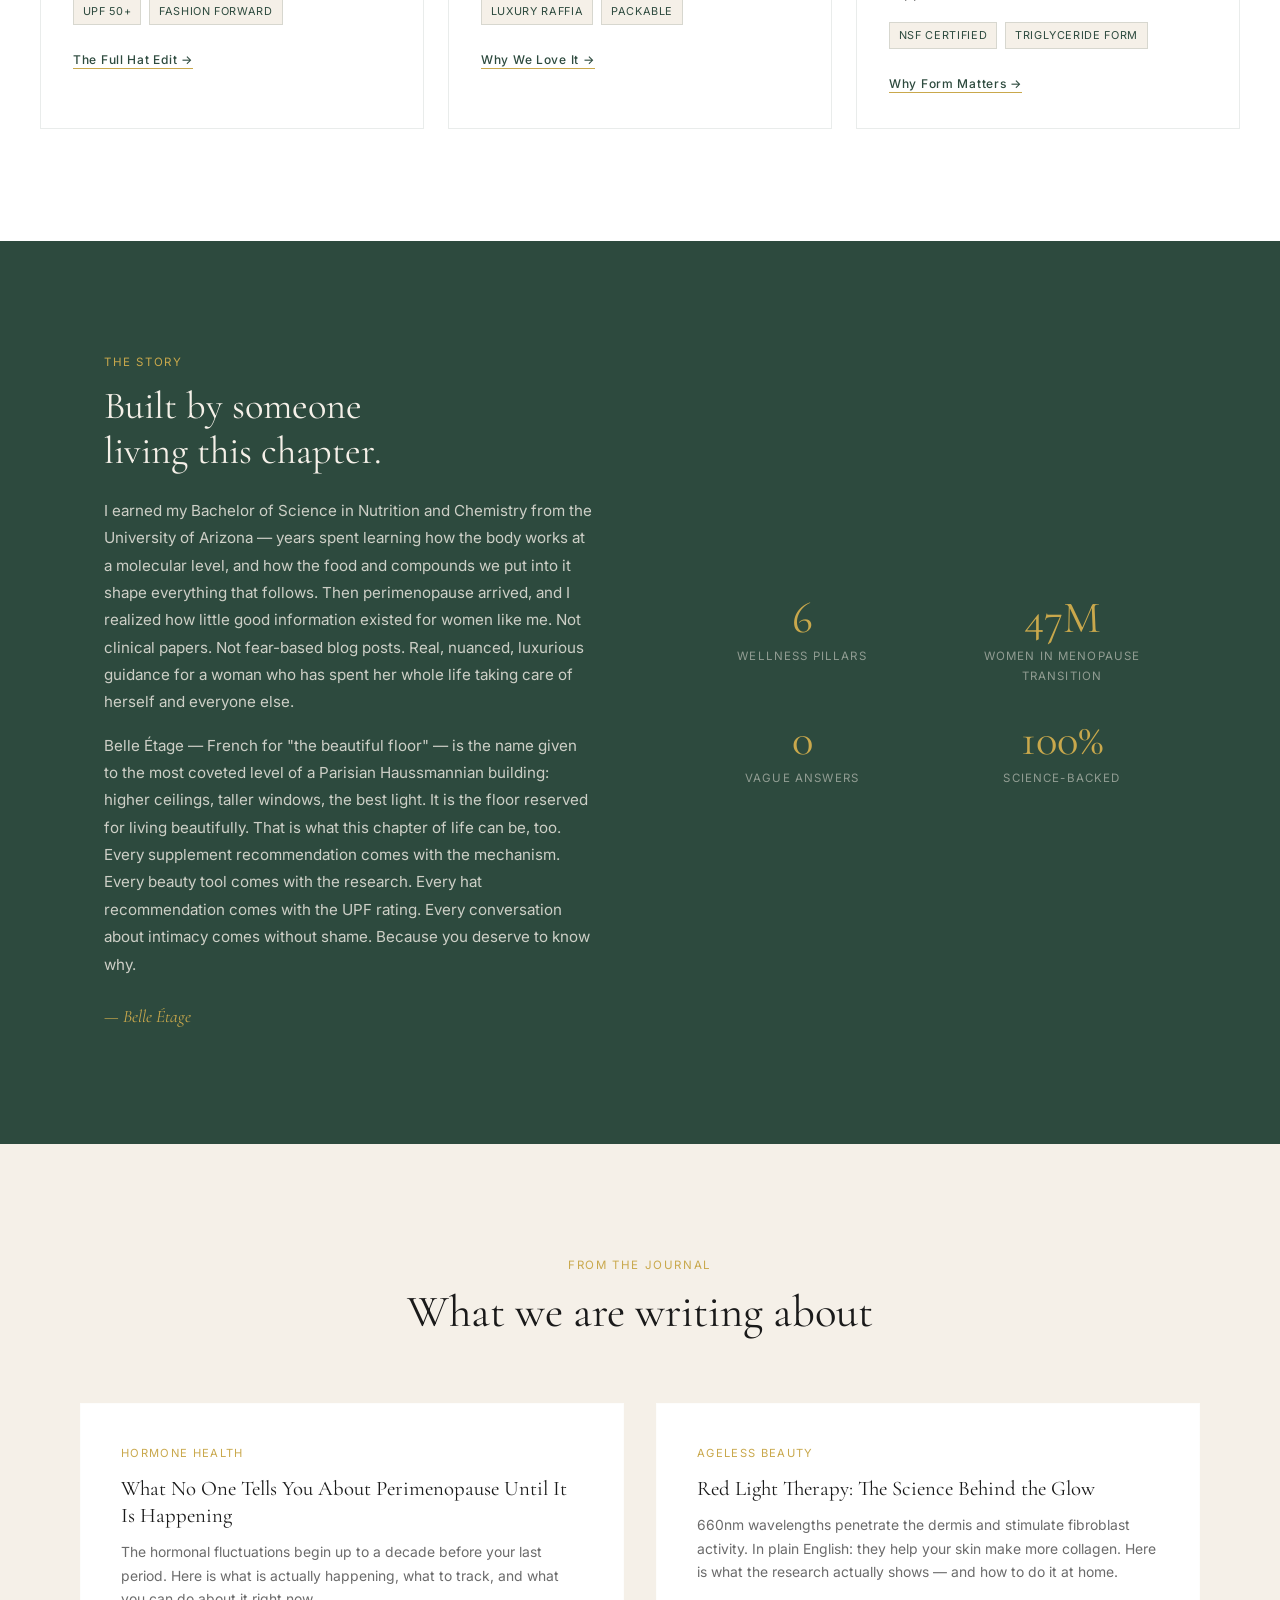
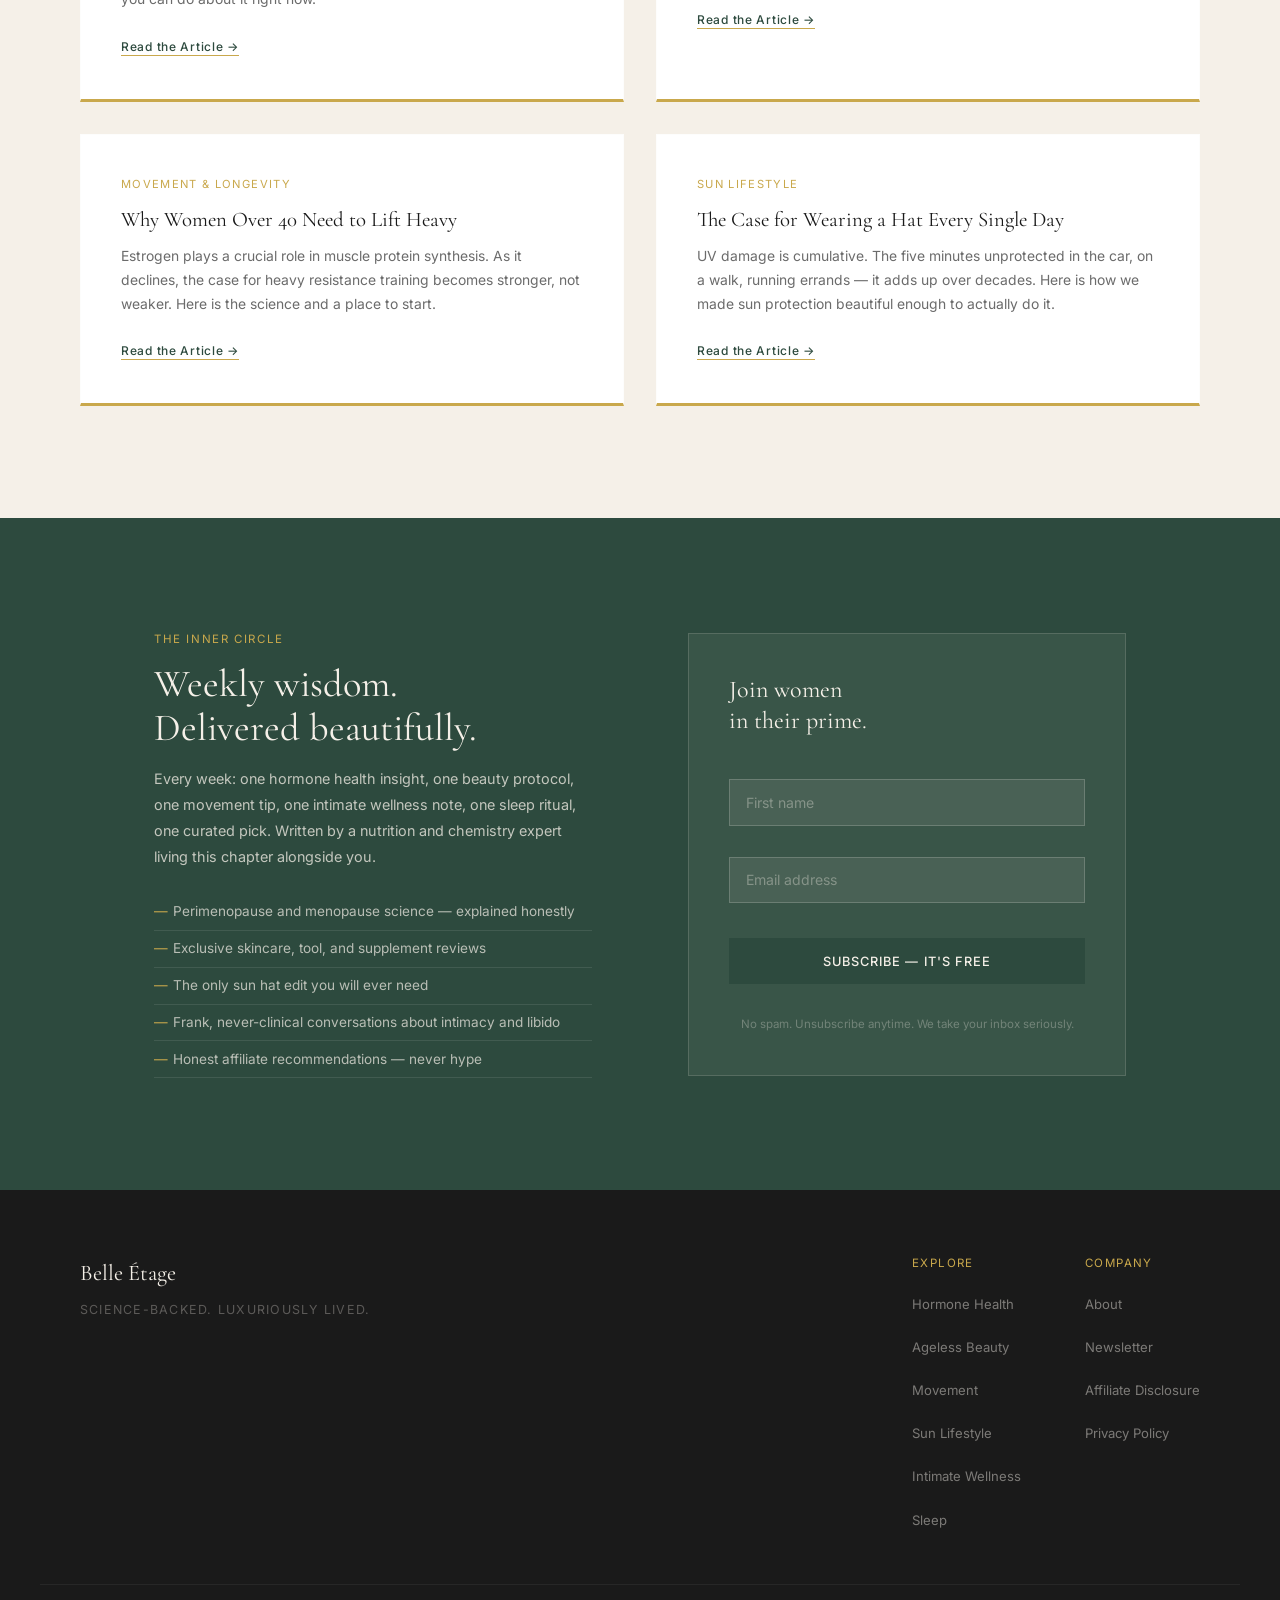
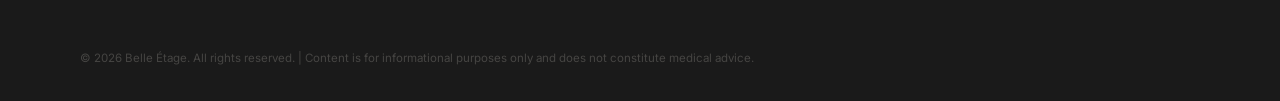
==== commit cdd73906: "Add 4 Journal articles (drafts pending review)" ====
--- a/index.html
+++ b/index.html
@@ -259,28 +259,28 @@
         <div class="journal-category">Hormone Health</div>
         <h3 class="journal-title">What No One Tells You About Perimenopause Until It Is Happening</h3>
         <p class="journal-excerpt">The hormonal fluctuations begin up to a decade before your last period. Here is what is actually happening, what to track, and what you can do about it right now.</p>
-        <a href="#newsletter" class="journal-link">Read in the Newsletter →</a>
+        <a href="articles/perimenopause-what-no-one-tells-you.html" class="journal-link">Read the Article →</a>
       </article>
 
       <article class="journal-card">
         <div class="journal-category">Ageless Beauty</div>
         <h3 class="journal-title">Red Light Therapy: The Science Behind the Glow</h3>
         <p class="journal-excerpt">660nm wavelengths penetrate the dermis and stimulate fibroblast activity. In plain English: they help your skin make more collagen. Here is what the research actually shows — and how to do it at home.</p>
-        <a href="#newsletter" class="journal-link">Read in the Newsletter →</a>
+        <a href="articles/red-light-therapy-science.html" class="journal-link">Read the Article →</a>
       </article>
 
       <article class="journal-card">
         <div class="journal-category">Movement &amp; Longevity</div>
         <h3 class="journal-title">Why Women Over 40 Need to Lift Heavy</h3>
         <p class="journal-excerpt">Estrogen plays a crucial role in muscle protein synthesis. As it declines, the case for heavy resistance training becomes stronger, not weaker. Here is the science and a place to start.</p>
-        <a href="#newsletter" class="journal-link">Read in the Newsletter →</a>
+        <a href="articles/lift-heavy-after-40.html" class="journal-link">Read the Article →</a>
       </article>
 
       <article class="journal-card">
         <div class="journal-category">Sun Lifestyle</div>
         <h3 class="journal-title">The Case for Wearing a Hat Every Single Day</h3>
         <p class="journal-excerpt">UV damage is cumulative. The five minutes unprotected in the car, on a walk, running errands — it adds up over decades. Here is how we made sun protection beautiful enough to actually do it.</p>
-        <a href="#newsletter" class="journal-link">Read in the Newsletter →</a>
+        <a href="articles/sun-protection-daily-ritual.html" class="journal-link">Read the Article →</a>
       </article>
     </div>
   </section>
--- a/styles.css
+++ b/styles.css
@@ -790,6 +790,31 @@
 .footer-bottom { max-width: 1280px; margin: 0 auto; }
 .footer-bottom p { font-size: 0.72rem; color: rgba(245,240,232,0.2); }
 
+/* ─── ARTICLE PAGES ─── */
+.article-page { padding: 9rem 2.5rem 5rem; background: var(--cream); min-height: 100vh; }
+.article-inner { max-width: 720px; margin: 0 auto; }
+.article-eyebrow { font-size: 0.72rem; letter-spacing: 0.14em; text-transform: uppercase; color: var(--gold); margin-bottom: 1.5rem; }
+.article-title { font-family: var(--serif); font-size: 3rem; color: var(--black); line-height: 1.08; margin-bottom: 1.5rem; font-weight: 400; }
+.article-meta { font-size: 0.78rem; letter-spacing: 0.06em; color: var(--grey-light); margin-bottom: 3.5rem; }
+.article-meta .dot { margin: 0 0.6rem; }
+.article-lead { font-family: var(--serif); font-size: 1.35rem; font-style: italic; line-height: 1.55; color: var(--green); margin-bottom: 2.5rem; }
+.article-inner h2 { font-family: var(--serif); font-size: 1.65rem; color: var(--green); margin: 3rem 0 1rem; line-height: 1.25; font-weight: 500; }
+.article-inner h3 { font-size: 0.8rem; letter-spacing: 0.12em; text-transform: uppercase; color: var(--gold); margin: 2.5rem 0 0.75rem; }
+.article-inner p { font-size: 1.02rem; line-height: 1.85; color: var(--grey); margin-bottom: 1.25rem; }
+.article-inner p strong { color: var(--black); font-weight: 500; }
+.article-inner ul { margin: 0 0 1.5rem 1.2rem; }
+.article-inner li { font-size: 1.02rem; line-height: 1.8; color: var(--grey); margin-bottom: 0.5rem; }
+.article-inner blockquote { border-left: 2px solid var(--gold); padding: 0.4rem 0 0.4rem 1.4rem; margin: 2rem 0; font-family: var(--serif); font-style: italic; font-size: 1.15rem; color: var(--black); line-height: 1.55; }
+.article-citation { font-size: 0.82rem; color: var(--grey-light); font-style: italic; margin-top: -0.5rem; margin-bottom: 1.5rem; }
+.article-disclaimer { background: var(--white); border: 1px solid rgba(45,74,62,0.08); padding: 1.5rem 1.75rem; border-radius: 4px; margin: 3.5rem 0 2.5rem; font-size: 0.85rem; line-height: 1.7; color: var(--grey); }
+.article-disclaimer strong { color: var(--green); display: block; font-size: 0.72rem; letter-spacing: 0.12em; text-transform: uppercase; margin-bottom: 0.4rem; font-weight: 500; }
+.article-cta { background: var(--green); color: var(--cream); padding: 3rem 2.5rem; text-align: center; border-radius: 4px; margin-top: 3rem; }
+.article-cta h3 { font-family: var(--serif); font-size: 1.6rem; color: var(--cream); margin-bottom: 0.5rem; letter-spacing: normal; text-transform: none; }
+.article-cta p { color: rgba(245,240,232,0.75); font-size: 0.95rem; margin-bottom: 1.5rem; max-width: 440px; margin-left: auto; margin-right: auto; }
+.article-cta a { display: inline-block; background: var(--cream); color: var(--green); padding: 0.85rem 2rem; font-size: 0.78rem; letter-spacing: 0.12em; text-transform: uppercase; font-weight: 500; border-radius: 2px; }
+.article-back { margin-top: 3rem; font-size: 0.85rem; }
+.article-back a { color: var(--green); text-decoration: underline; text-decoration-color: rgba(45,74,62,0.3); text-underline-offset: 3px; }
+
 /* ─── LEGAL PAGES ─── */
 .legal-page { padding: 10rem 2.5rem 6rem; background: var(--cream); min-height: 100vh; }
 .legal-inner { max-width: 720px; margin: 0 auto; }
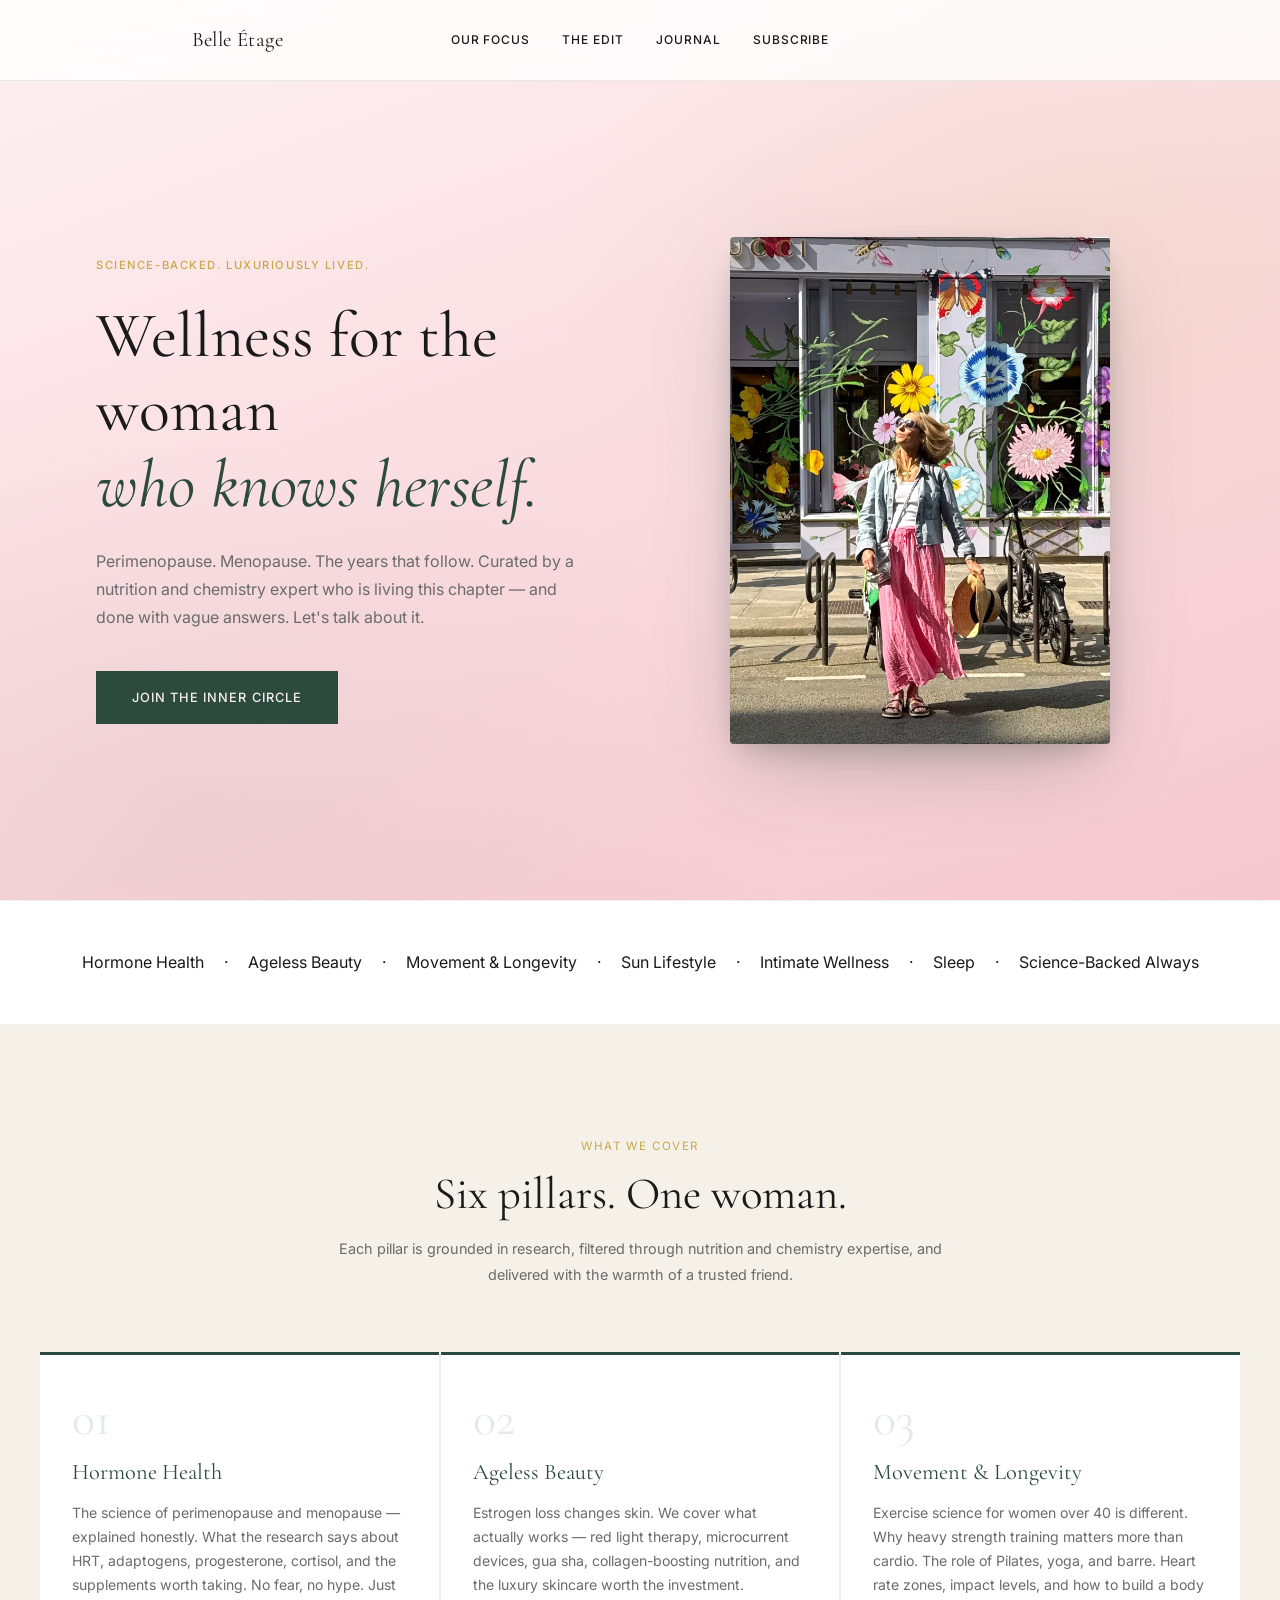
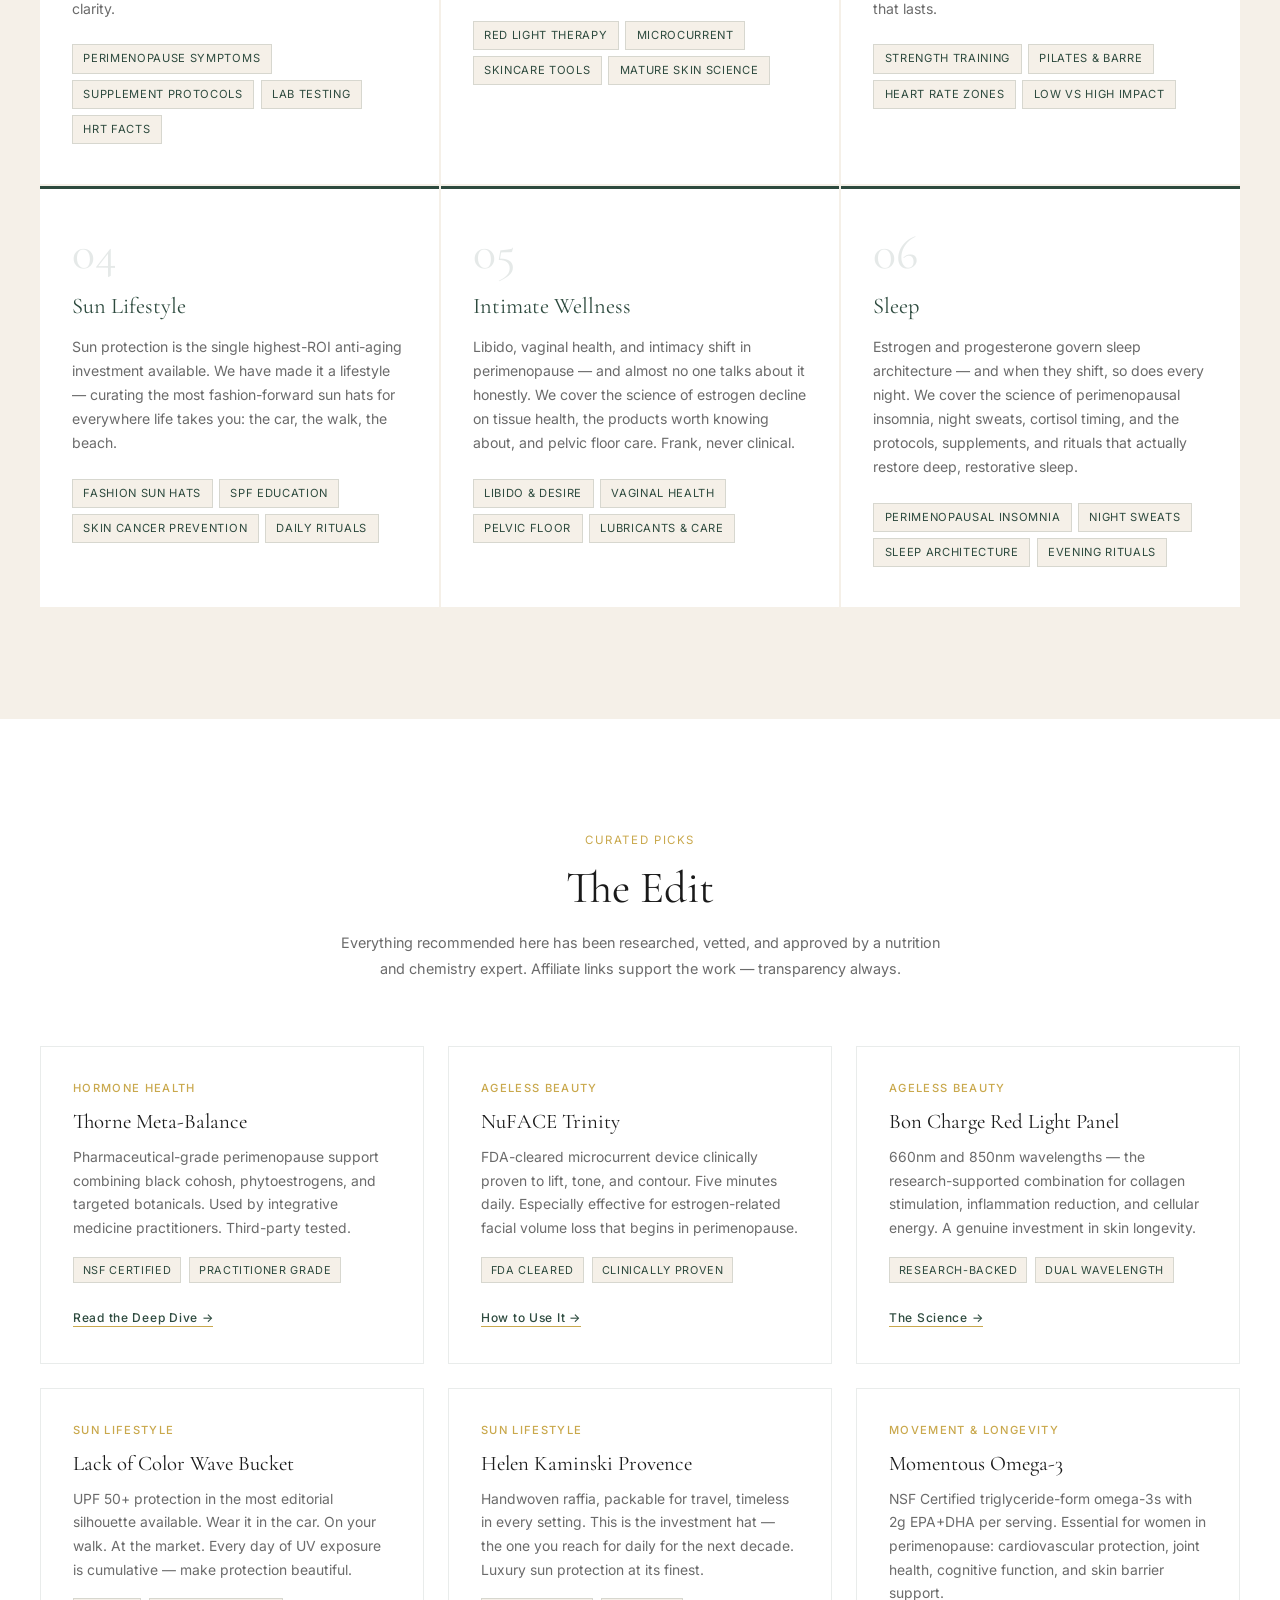
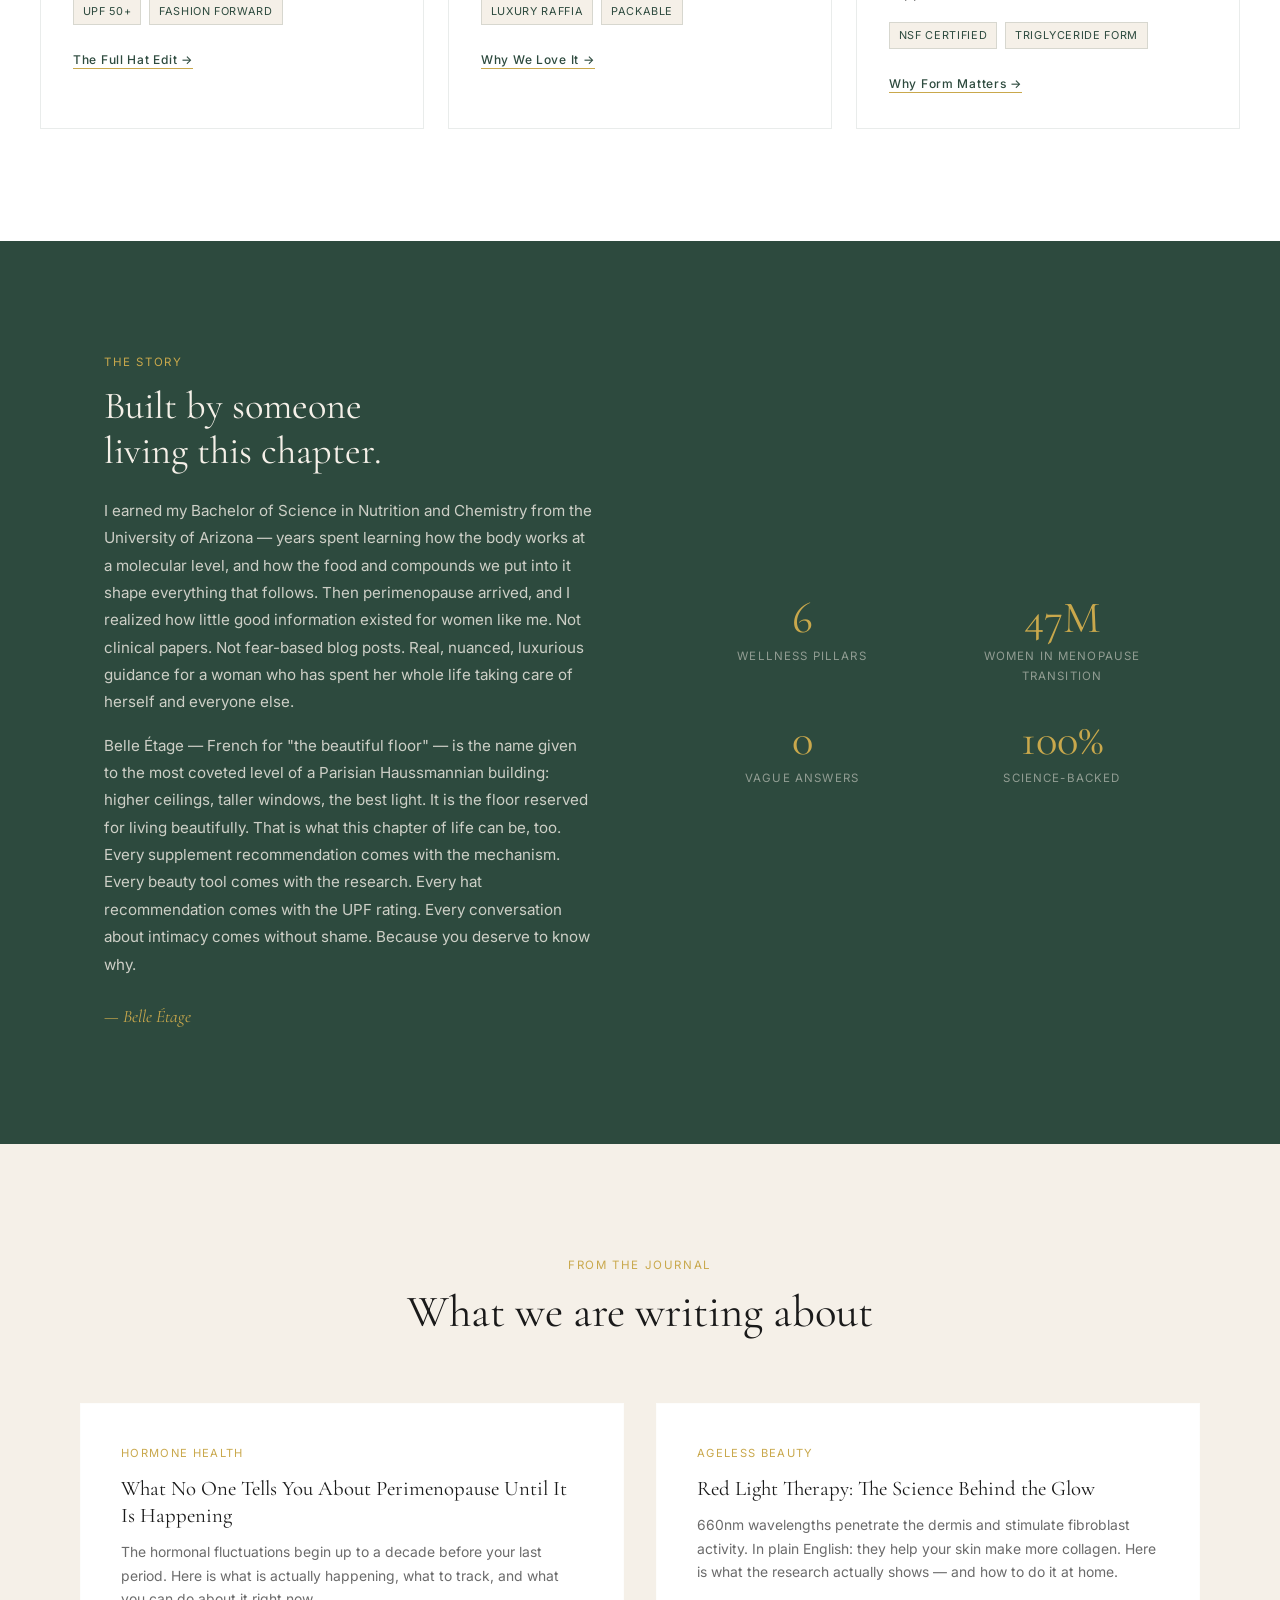
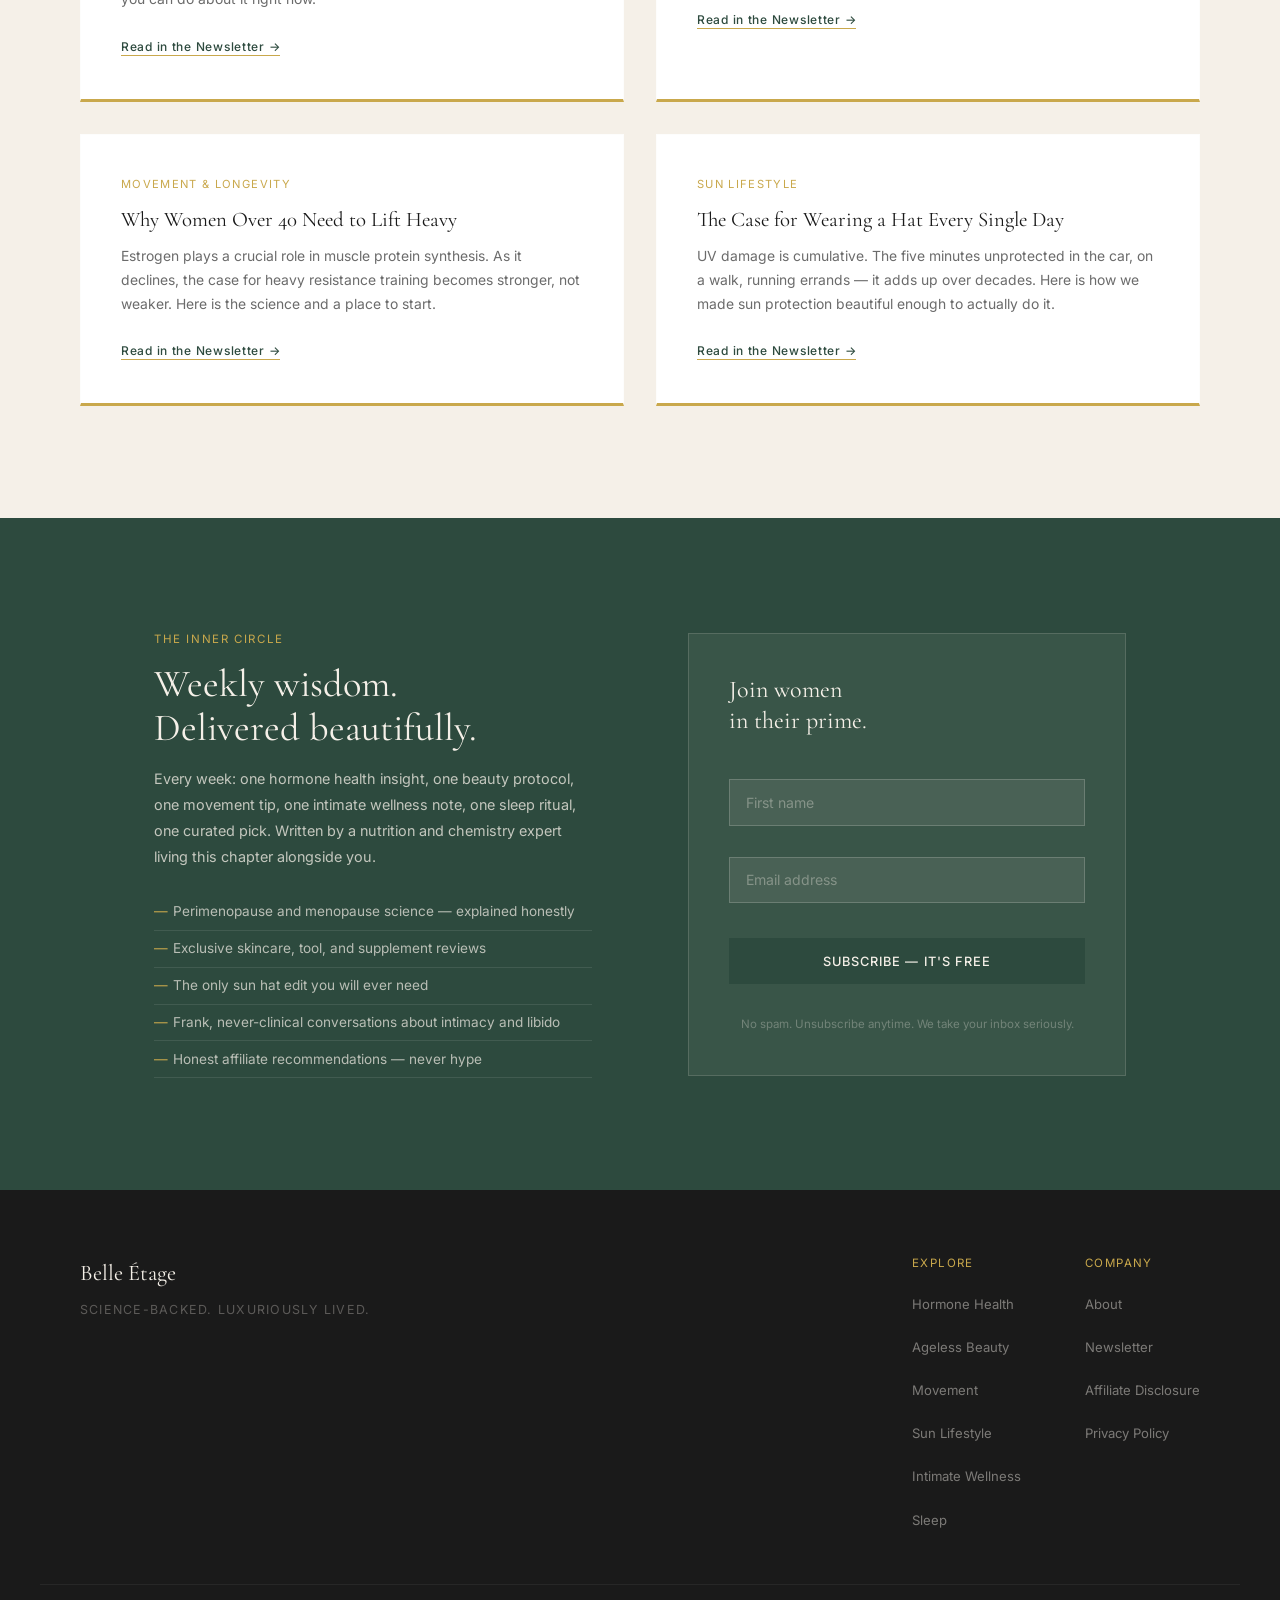
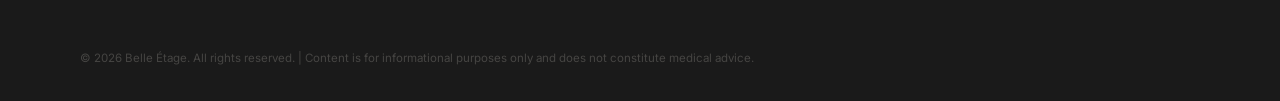
==== commit 00c8835a: "Move articles to private drafts review page" ====
--- a/index.html
+++ b/index.html
@@ -259,28 +259,28 @@
         <div class="journal-category">Hormone Health</div>
         <h3 class="journal-title">What No One Tells You About Perimenopause Until It Is Happening</h3>
         <p class="journal-excerpt">The hormonal fluctuations begin up to a decade before your last period. Here is what is actually happening, what to track, and what you can do about it right now.</p>
-        <a href="articles/perimenopause-what-no-one-tells-you.html" class="journal-link">Read the Article →</a>
+        <a href="#newsletter" class="journal-link">Read in the Newsletter →</a>
       </article>
 
       <article class="journal-card">
         <div class="journal-category">Ageless Beauty</div>
         <h3 class="journal-title">Red Light Therapy: The Science Behind the Glow</h3>
         <p class="journal-excerpt">660nm wavelengths penetrate the dermis and stimulate fibroblast activity. In plain English: they help your skin make more collagen. Here is what the research actually shows — and how to do it at home.</p>
-        <a href="articles/red-light-therapy-science.html" class="journal-link">Read the Article →</a>
+        <a href="#newsletter" class="journal-link">Read in the Newsletter →</a>
       </article>
 
       <article class="journal-card">
         <div class="journal-category">Movement &amp; Longevity</div>
         <h3 class="journal-title">Why Women Over 40 Need to Lift Heavy</h3>
         <p class="journal-excerpt">Estrogen plays a crucial role in muscle protein synthesis. As it declines, the case for heavy resistance training becomes stronger, not weaker. Here is the science and a place to start.</p>
-        <a href="articles/lift-heavy-after-40.html" class="journal-link">Read the Article →</a>
+        <a href="#newsletter" class="journal-link">Read in the Newsletter →</a>
       </article>
 
       <article class="journal-card">
         <div class="journal-category">Sun Lifestyle</div>
         <h3 class="journal-title">The Case for Wearing a Hat Every Single Day</h3>
         <p class="journal-excerpt">UV damage is cumulative. The five minutes unprotected in the car, on a walk, running errands — it adds up over decades. Here is how we made sun protection beautiful enough to actually do it.</p>
-        <a href="articles/sun-protection-daily-ritual.html" class="journal-link">Read the Article →</a>
+        <a href="#newsletter" class="journal-link">Read in the Newsletter →</a>
       </article>
     </div>
   </section>
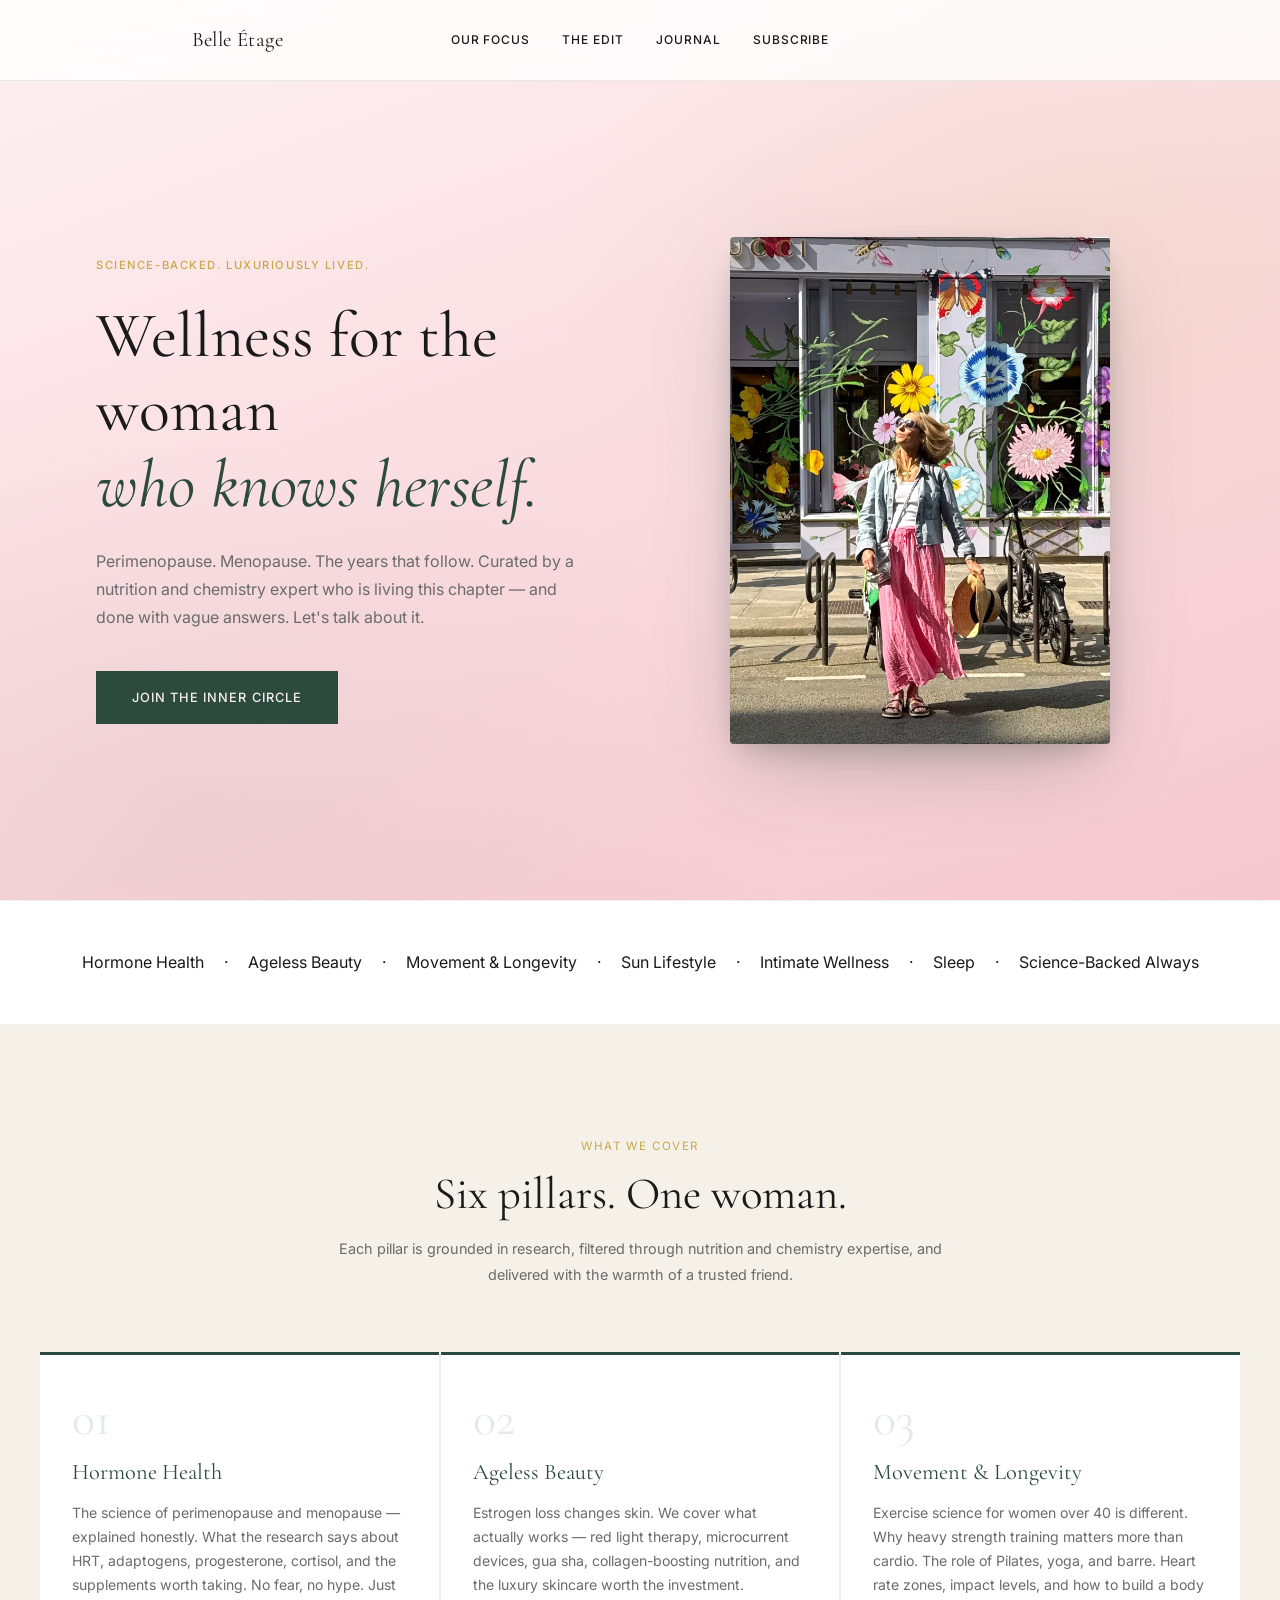
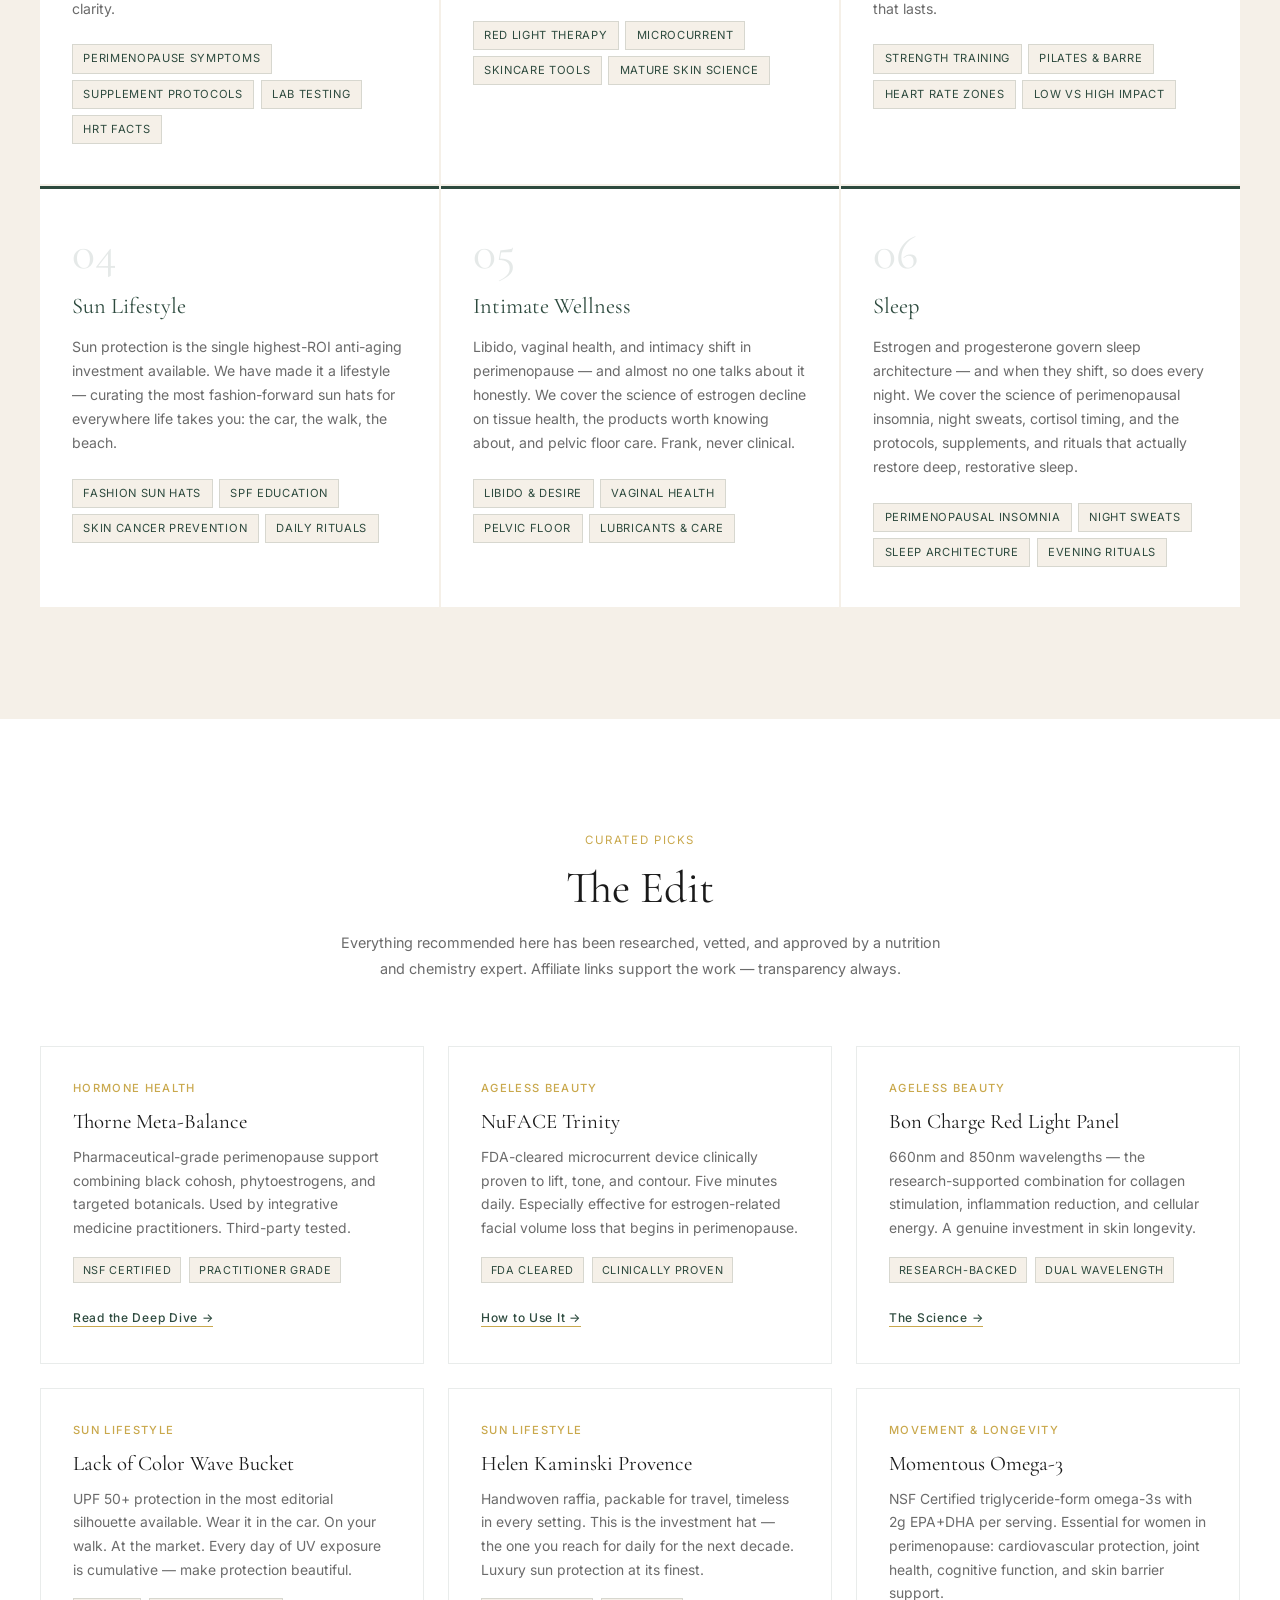
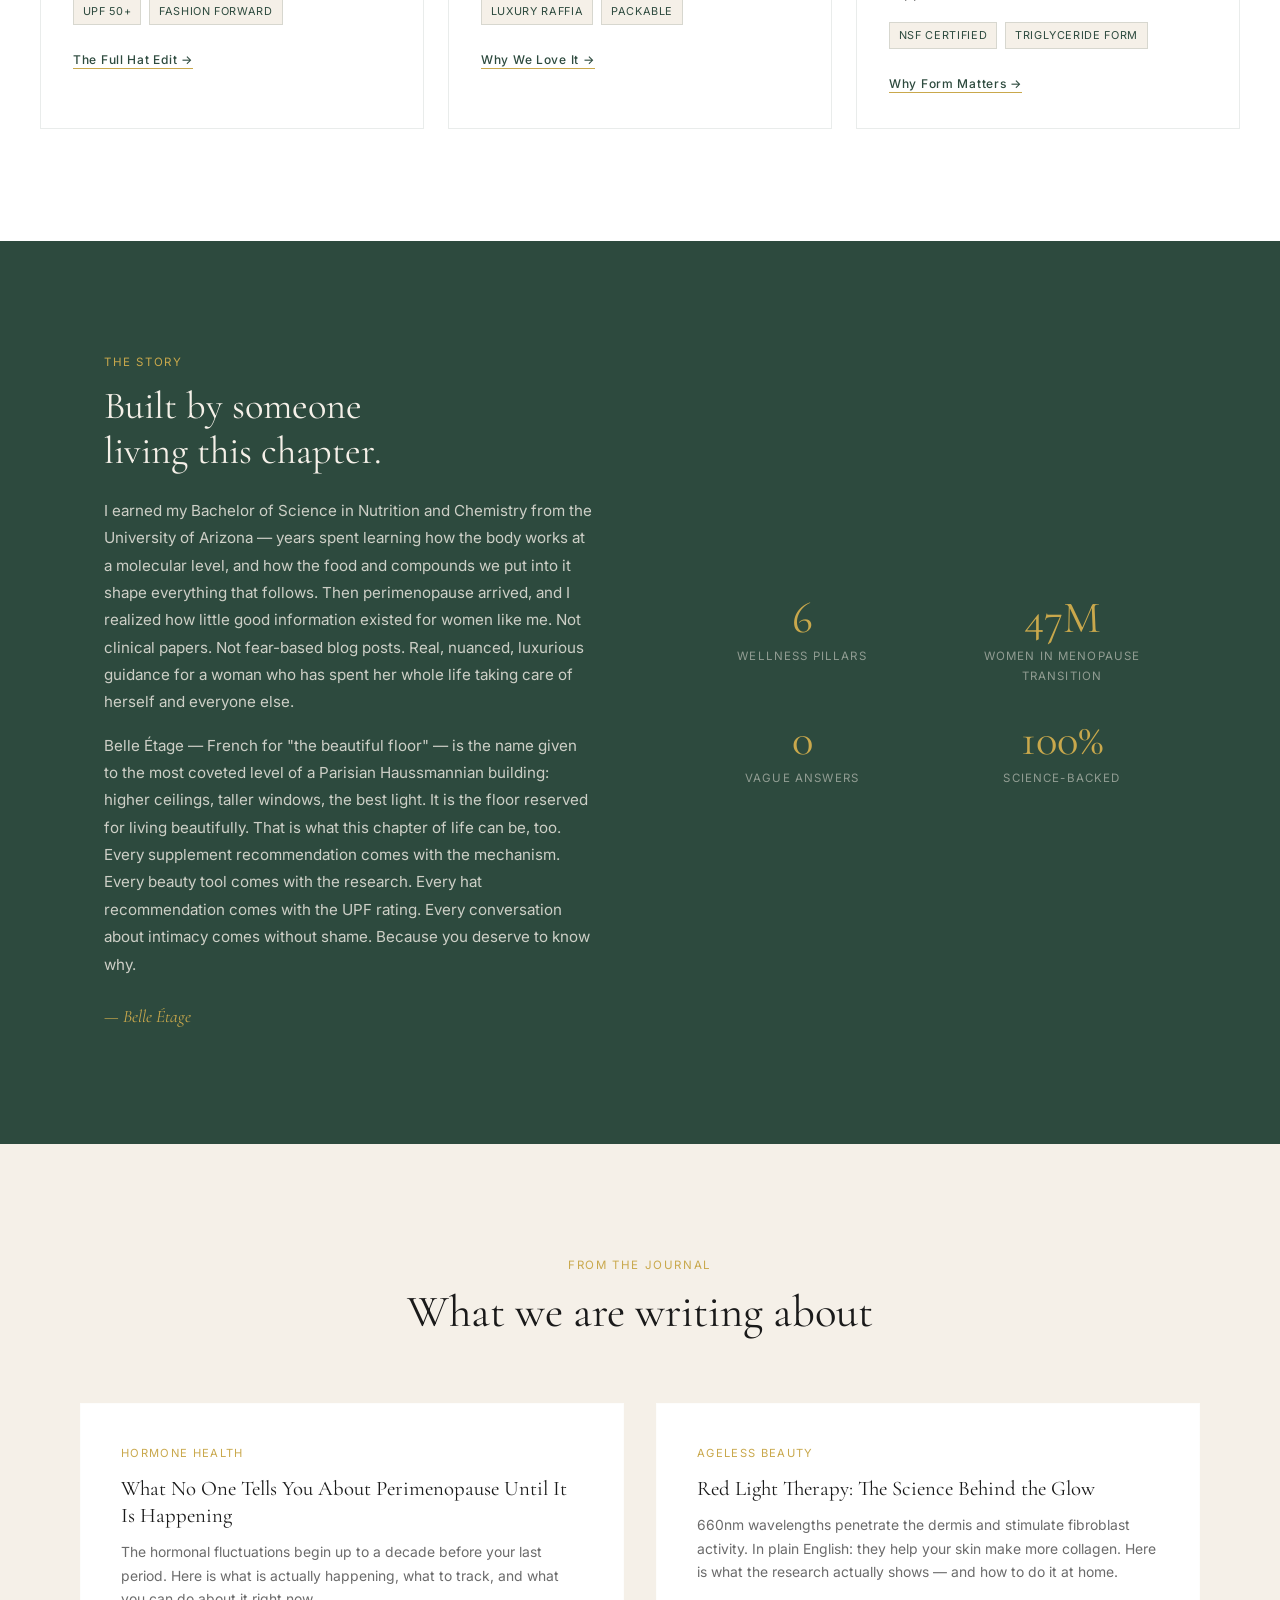
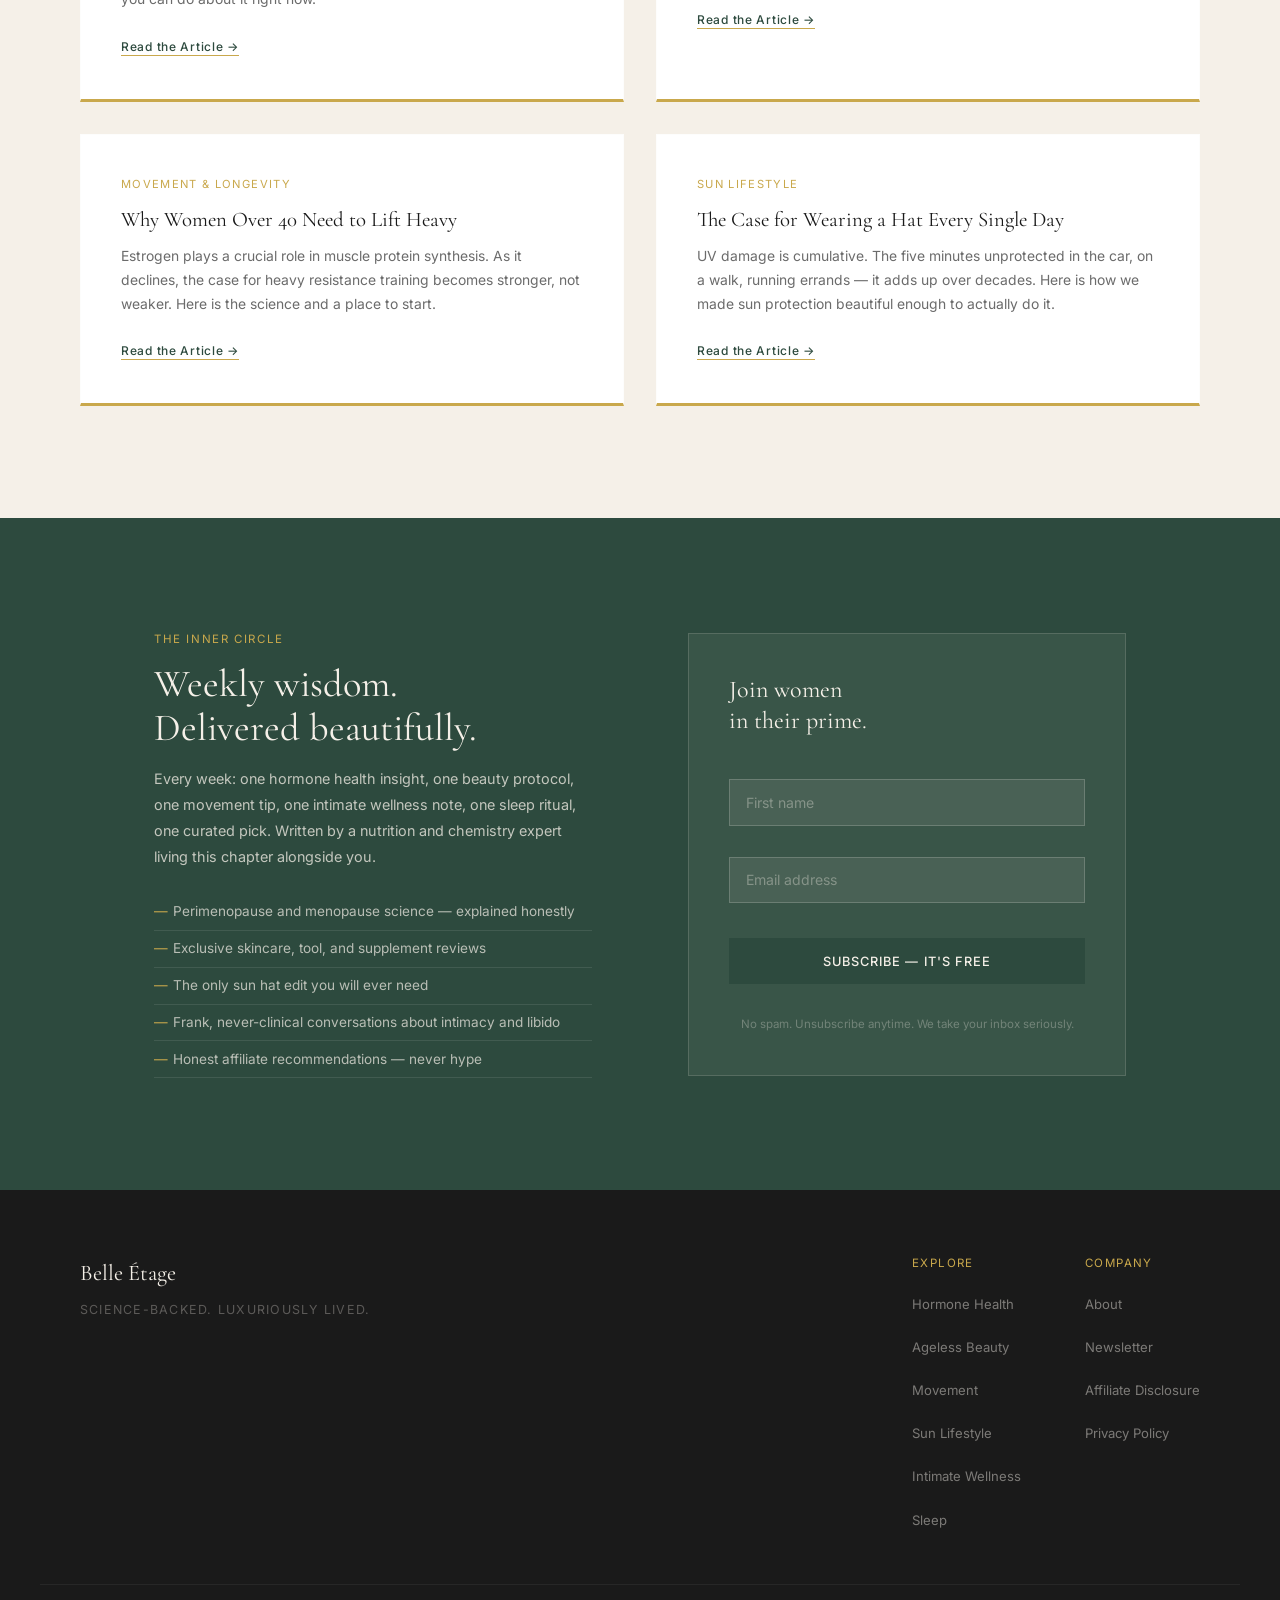
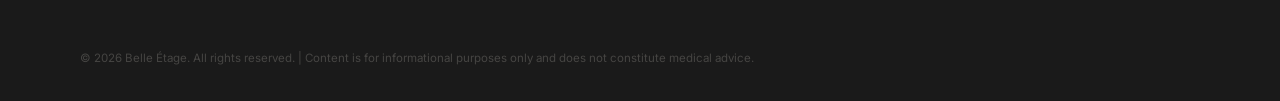
==== commit 5746bbe6: "Publish 4 articles to public Journal" ====
--- a/index.html
+++ b/index.html
@@ -259,28 +259,28 @@
         <div class="journal-category">Hormone Health</div>
         <h3 class="journal-title">What No One Tells You About Perimenopause Until It Is Happening</h3>
         <p class="journal-excerpt">The hormonal fluctuations begin up to a decade before your last period. Here is what is actually happening, what to track, and what you can do about it right now.</p>
-        <a href="#newsletter" class="journal-link">Read in the Newsletter →</a>
+        <a href="articles/perimenopause-what-no-one-tells-you.html" class="journal-link">Read the Article →</a>
       </article>
 
       <article class="journal-card">
         <div class="journal-category">Ageless Beauty</div>
         <h3 class="journal-title">Red Light Therapy: The Science Behind the Glow</h3>
         <p class="journal-excerpt">660nm wavelengths penetrate the dermis and stimulate fibroblast activity. In plain English: they help your skin make more collagen. Here is what the research actually shows — and how to do it at home.</p>
-        <a href="#newsletter" class="journal-link">Read in the Newsletter →</a>
+        <a href="articles/red-light-therapy-science.html" class="journal-link">Read the Article →</a>
       </article>
 
       <article class="journal-card">
         <div class="journal-category">Movement &amp; Longevity</div>
         <h3 class="journal-title">Why Women Over 40 Need to Lift Heavy</h3>
         <p class="journal-excerpt">Estrogen plays a crucial role in muscle protein synthesis. As it declines, the case for heavy resistance training becomes stronger, not weaker. Here is the science and a place to start.</p>
-        <a href="#newsletter" class="journal-link">Read in the Newsletter →</a>
+        <a href="articles/lift-heavy-after-40.html" class="journal-link">Read the Article →</a>
       </article>
 
       <article class="journal-card">
         <div class="journal-category">Sun Lifestyle</div>
         <h3 class="journal-title">The Case for Wearing a Hat Every Single Day</h3>
         <p class="journal-excerpt">UV damage is cumulative. The five minutes unprotected in the car, on a walk, running errands — it adds up over decades. Here is how we made sun protection beautiful enough to actually do it.</p>
-        <a href="#newsletter" class="journal-link">Read in the Newsletter →</a>
+        <a href="articles/sun-protection-daily-ritual.html" class="journal-link">Read the Article →</a>
       </article>
     </div>
   </section>
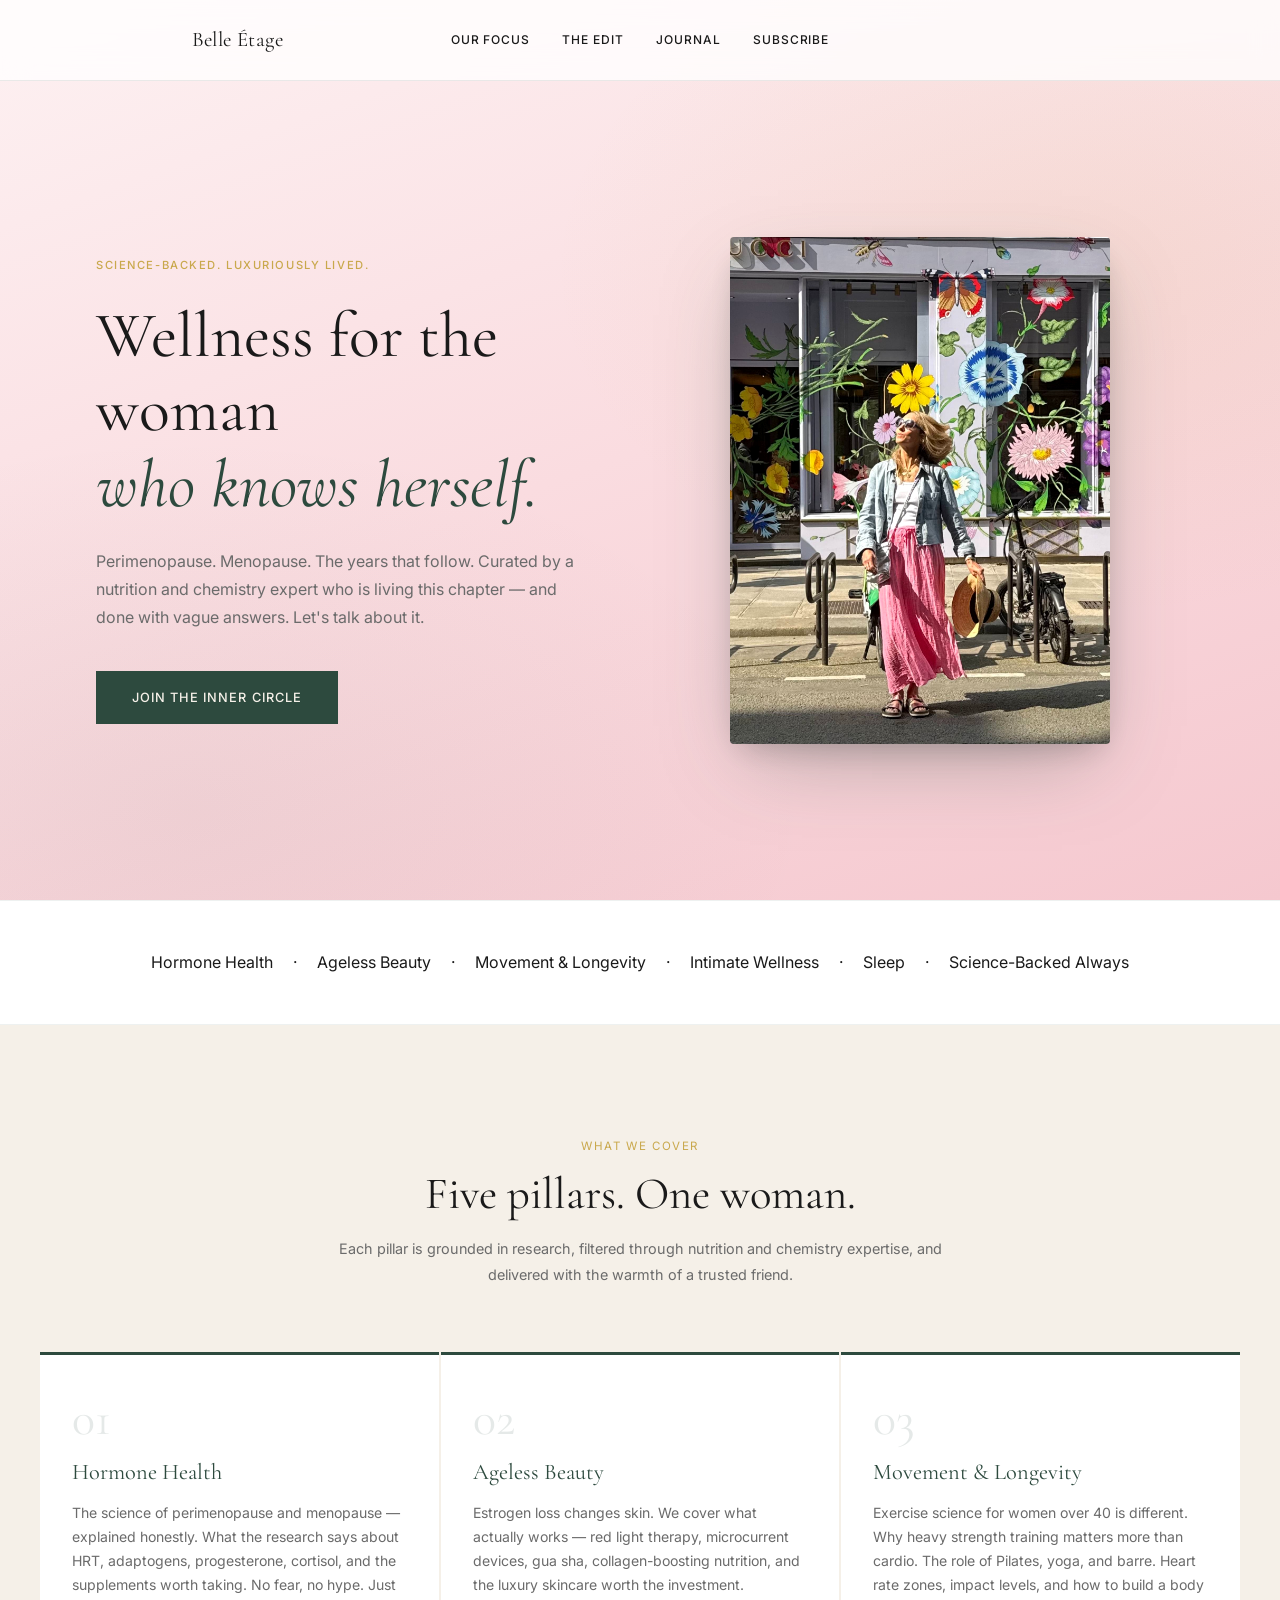
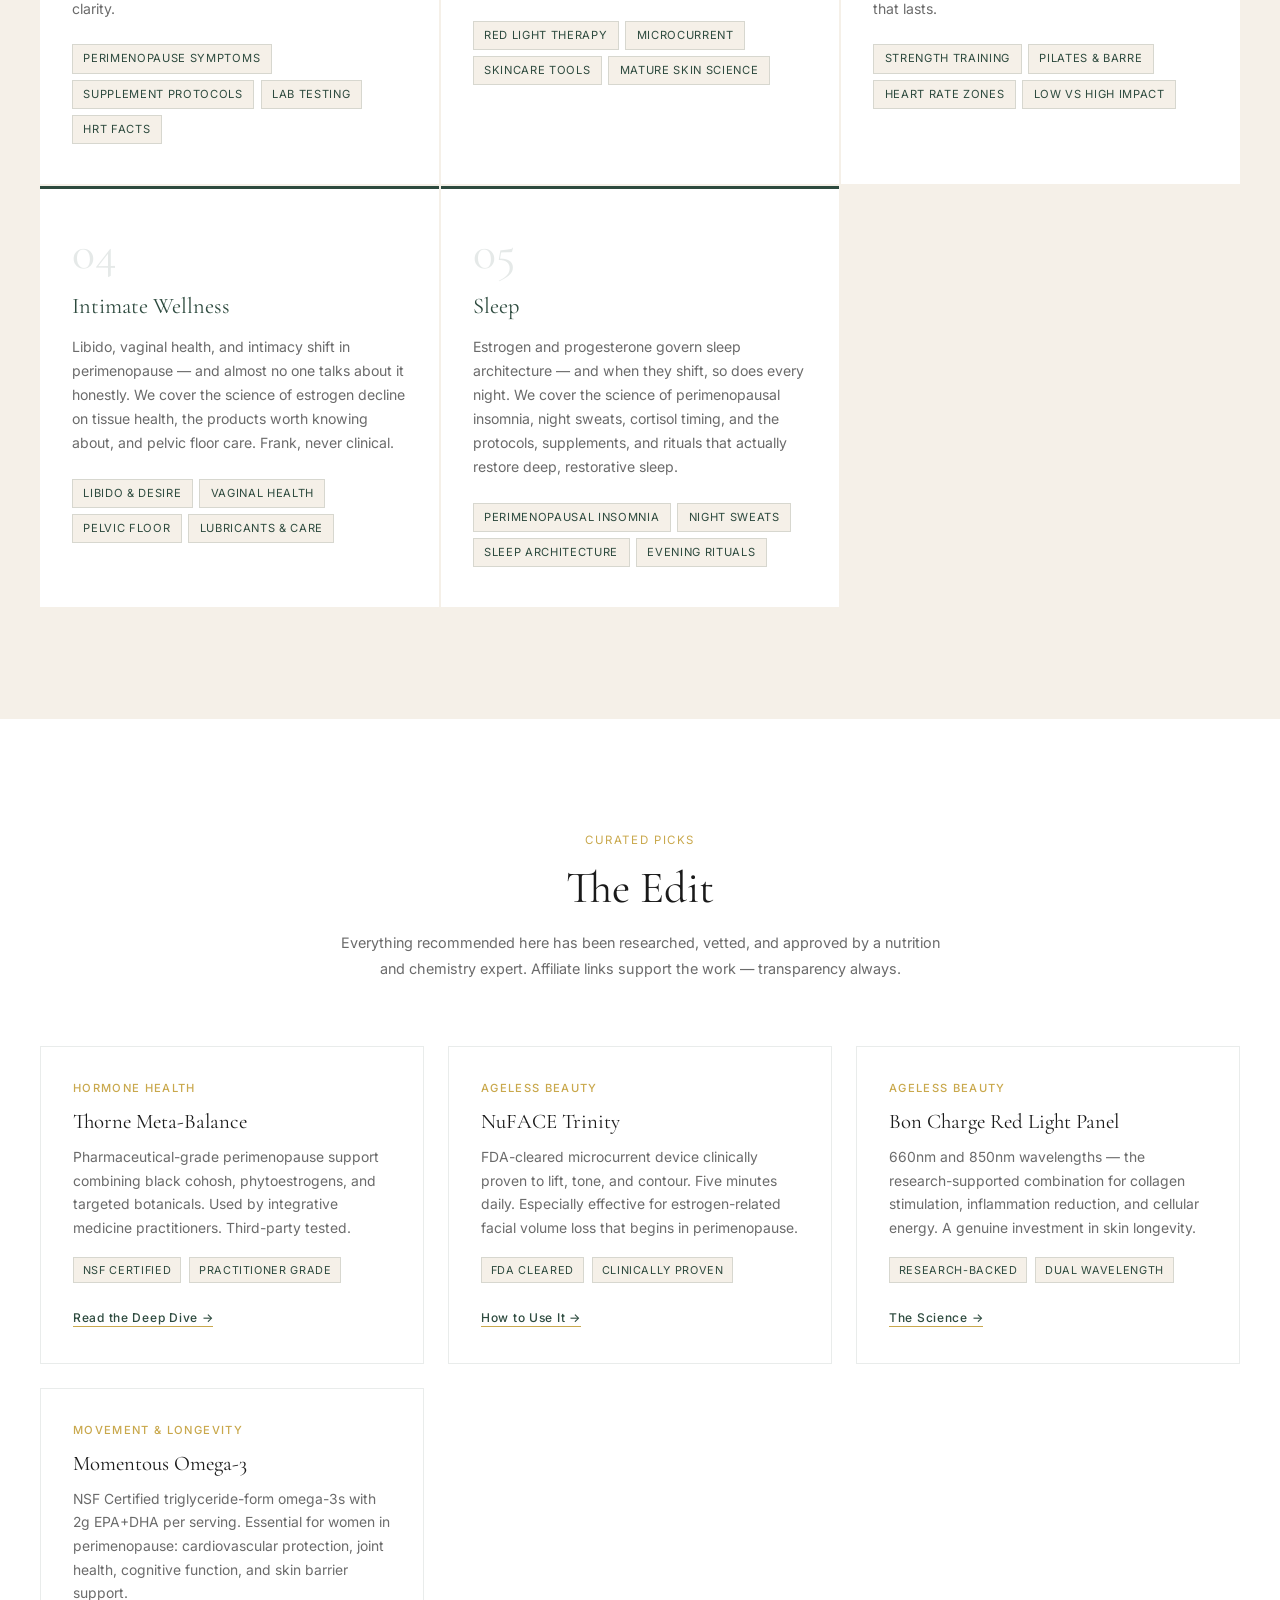
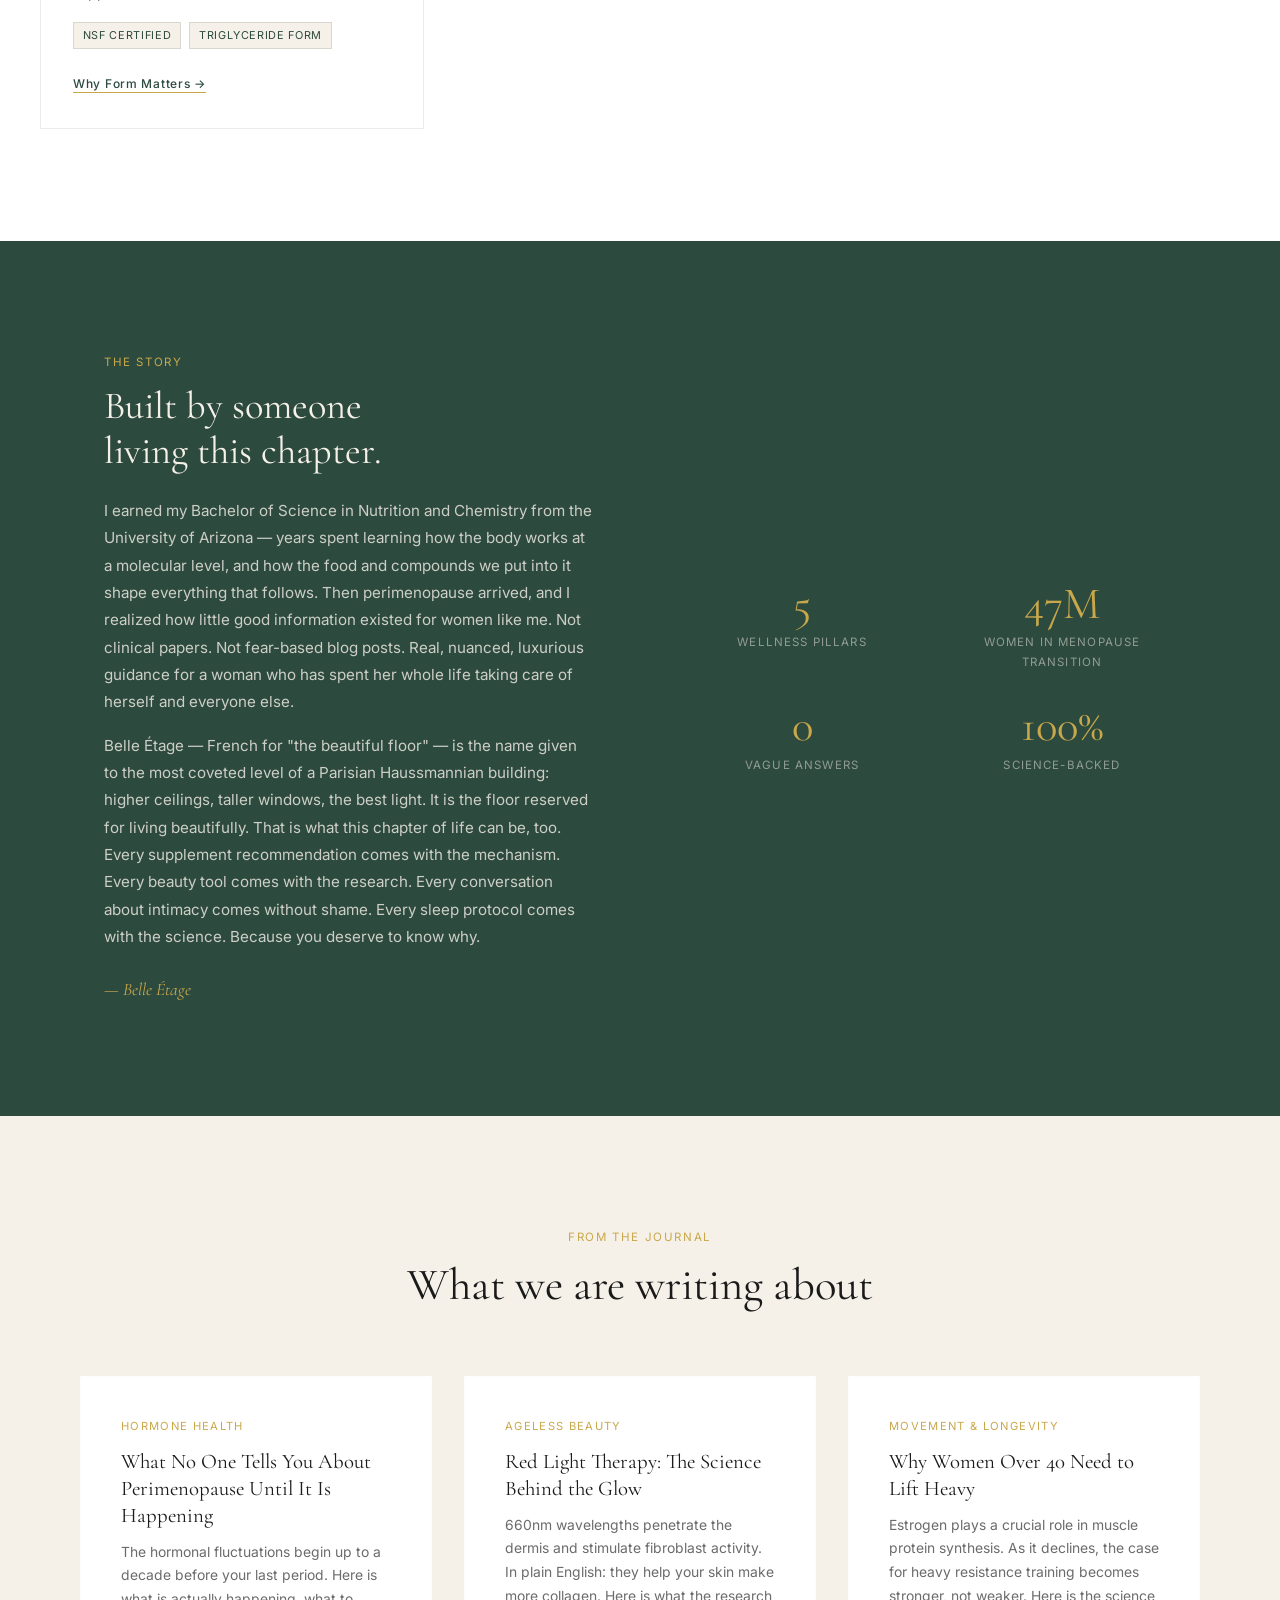
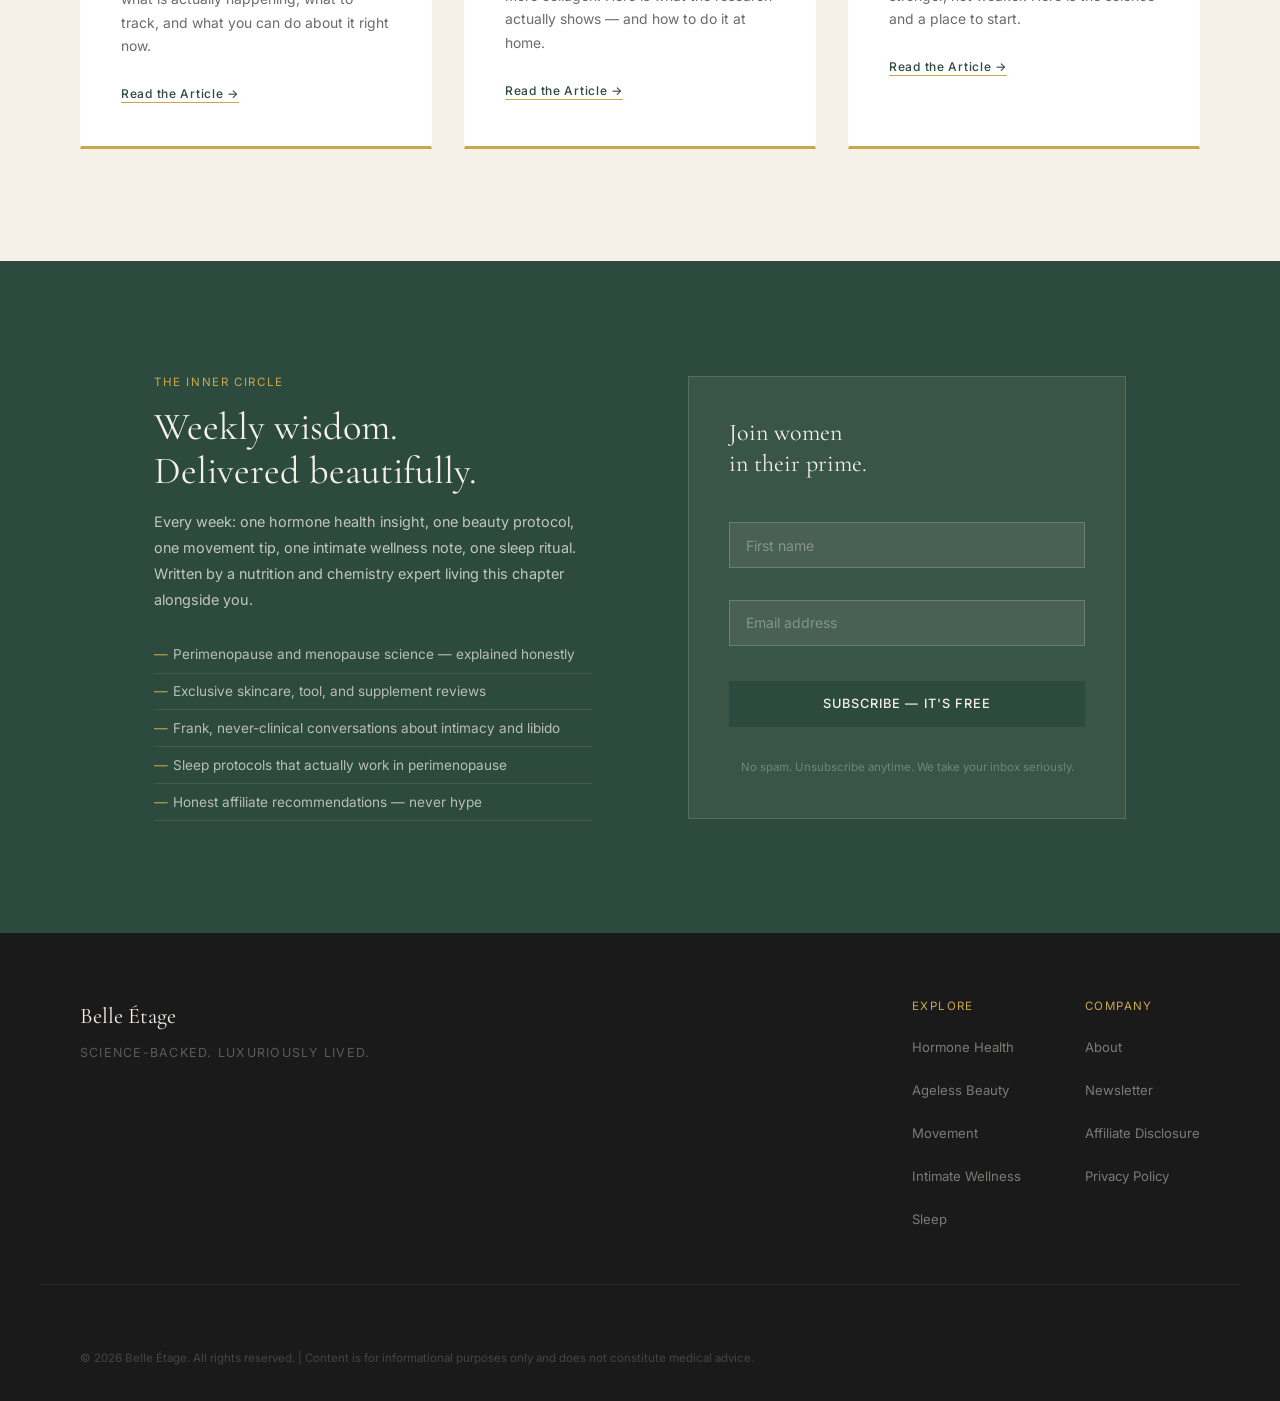
==== commit c434cbe1: "Remove Sun Lifestyle pillar entirely" ====
--- a/index.html
+++ b/index.html
@@ -4,7 +4,7 @@
   <meta charset="UTF-8" />
   <meta name="viewport" content="width=device-width, initial-scale=1.0" />
   <title>Belle Étage — Wellness for Women in Their Prime</title>
-  <meta name="description" content="Science-backed wellness for women navigating perimenopause, menopause, and beyond. Hormone health, ageless beauty, movement, sun lifestyle, intimate wellness, and sleep — curated by a nutrition and chemistry expert." />
+  <meta name="description" content="Science-backed wellness for women navigating perimenopause, menopause, and beyond. Hormone health, ageless beauty, movement, intimate wellness, and sleep — curated by a nutrition and chemistry expert." />
   <link rel="preconnect" href="https://fonts.googleapis.com" />
   <link href="https://fonts.googleapis.com/css2?family=Cormorant+Garamond:ital,wght@0,300;0,400;0,500;0,600;1,300;1,400&family=Inter:wght@300;400;500&display=swap" rel="stylesheet" />
   <link rel="stylesheet" href="styles.css" />
@@ -45,8 +45,6 @@
     <span class="trust-dot">·</span>
     <span>Movement &amp; Longevity</span>
     <span class="trust-dot">·</span>
-    <span>Sun Lifestyle</span>
-    <span class="trust-dot">·</span>
     <span>Intimate Wellness</span>
     <span class="trust-dot">·</span>
     <span>Sleep</span>
@@ -58,7 +56,7 @@
   <section class="pillars" id="pillars">
     <div class="section-header">
       <p class="section-eyebrow">What We Cover</p>
-      <h2 class="section-title">Six pillars. One woman.</h2>
+      <h2 class="section-title">Five pillars. One woman.</h2>
       <p class="section-sub">Each pillar is grounded in research, filtered through nutrition and chemistry expertise, and delivered with the warmth of a trusted friend.</p>
     </div>
 
@@ -101,18 +99,6 @@
 
       <div class="pillar-card">
         <div class="pillar-number">04</div>
-        <h3 class="pillar-title">Sun Lifestyle</h3>
-        <p class="pillar-desc">Sun protection is the single highest-ROI anti-aging investment available. We have made it a lifestyle — curating the most fashion-forward sun hats for everywhere life takes you: the car, the walk, the beach.</p>
-        <div class="pillar-topics">
-          <span>Fashion sun hats</span>
-          <span>SPF education</span>
-          <span>Skin cancer prevention</span>
-          <span>Daily rituals</span>
-        </div>
-      </div>
-
-      <div class="pillar-card">
-        <div class="pillar-number">05</div>
         <h3 class="pillar-title">Intimate Wellness</h3>
         <p class="pillar-desc">Libido, vaginal health, and intimacy shift in perimenopause — and almost no one talks about it honestly. We cover the science of estrogen decline on tissue health, the products worth knowing about, and pelvic floor care. Frank, never clinical.</p>
         <div class="pillar-topics">
@@ -124,7 +110,7 @@
       </div>
 
       <div class="pillar-card">
-        <div class="pillar-number">06</div>
+        <div class="pillar-number">05</div>
         <h3 class="pillar-title">Sleep</h3>
         <p class="pillar-desc">Estrogen and progesterone govern sleep architecture — and when they shift, so does every night. We cover the science of perimenopausal insomnia, night sweats, cortisol timing, and the protocols, supplements, and rituals that actually restore deep, restorative sleep.</p>
         <div class="pillar-topics">
@@ -181,28 +167,6 @@
       </div>
 
       <div class="product-card">
-        <div class="product-category">Sun Lifestyle</div>
-        <h3 class="product-name">Lack of Color Wave Bucket</h3>
-        <p class="product-desc">UPF 50+ protection in the most editorial silhouette available. Wear it in the car. On your walk. At the market. Every day of UV exposure is cumulative — make protection beautiful.</p>
-        <div class="product-meta">
-          <span class="product-tag">UPF 50+</span>
-          <span class="product-tag">Fashion Forward</span>
-        </div>
-        <a href="#newsletter" class="product-link">The Full Hat Edit →</a>
-      </div>
-
-      <div class="product-card">
-        <div class="product-category">Sun Lifestyle</div>
-        <h3 class="product-name">Helen Kaminski Provence</h3>
-        <p class="product-desc">Handwoven raffia, packable for travel, timeless in every setting. This is the investment hat — the one you reach for daily for the next decade. Luxury sun protection at its finest.</p>
-        <div class="product-meta">
-          <span class="product-tag">Luxury Raffia</span>
-          <span class="product-tag">Packable</span>
-        </div>
-        <a href="#newsletter" class="product-link">Why We Love It →</a>
-      </div>
-
-      <div class="product-card">
         <div class="product-category">Movement &amp; Longevity</div>
         <h3 class="product-name">Momentous Omega-3</h3>
         <p class="product-desc">NSF Certified triglyceride-form omega-3s with 2g EPA+DHA per serving. Essential for women in perimenopause: cardiovascular protection, joint health, cognitive function, and skin barrier support.</p>
@@ -223,12 +187,12 @@
         <p class="section-eyebrow">The Story</p>
         <h2 class="about-title">Built by someone<br />living this chapter.</h2>
         <p class="about-body">I earned my Bachelor of Science in Nutrition and Chemistry from the University of Arizona — years spent learning how the body works at a molecular level, and how the food and compounds we put into it shape everything that follows. Then perimenopause arrived, and I realized how little good information existed for women like me. Not clinical papers. Not fear-based blog posts. Real, nuanced, luxurious guidance for a woman who has spent her whole life taking care of herself and everyone else.</p>
-        <p class="about-body">Belle Étage — French for "the beautiful floor" — is the name given to the most coveted level of a Parisian Haussmannian building: higher ceilings, taller windows, the best light. It is the floor reserved for living beautifully. That is what this chapter of life can be, too. Every supplement recommendation comes with the mechanism. Every beauty tool comes with the research. Every hat recommendation comes with the UPF rating. Every conversation about intimacy comes without shame. Because you deserve to know why.</p>
+        <p class="about-body">Belle Étage — French for "the beautiful floor" — is the name given to the most coveted level of a Parisian Haussmannian building: higher ceilings, taller windows, the best light. It is the floor reserved for living beautifully. That is what this chapter of life can be, too. Every supplement recommendation comes with the mechanism. Every beauty tool comes with the research. Every conversation about intimacy comes without shame. Every sleep protocol comes with the science. Because you deserve to know why.</p>
         <p class="about-signature">— Belle Étage</p>
       </div>
       <div class="about-stats">
         <div class="stat">
-          <div class="stat-number">6</div>
+          <div class="stat-number">5</div>
           <div class="stat-label">Wellness Pillars</div>
         </div>
         <div class="stat">
@@ -276,12 +240,6 @@
         <a href="articles/lift-heavy-after-40.html" class="journal-link">Read the Article →</a>
       </article>
 
-      <article class="journal-card">
-        <div class="journal-category">Sun Lifestyle</div>
-        <h3 class="journal-title">The Case for Wearing a Hat Every Single Day</h3>
-        <p class="journal-excerpt">UV damage is cumulative. The five minutes unprotected in the car, on a walk, running errands — it adds up over decades. Here is how we made sun protection beautiful enough to actually do it.</p>
-        <a href="articles/sun-protection-daily-ritual.html" class="journal-link">Read the Article →</a>
-      </article>
     </div>
   </section>
 
@@ -291,12 +249,12 @@
       <div class="newsletter-text">
         <p class="section-eyebrow">The Inner Circle</p>
         <h2 class="newsletter-title">Weekly wisdom.<br />Delivered beautifully.</h2>
-        <p class="newsletter-body">Every week: one hormone health insight, one beauty protocol, one movement tip, one intimate wellness note, one sleep ritual, one curated pick. Written by a nutrition and chemistry expert living this chapter alongside you.</p>
+        <p class="newsletter-body">Every week: one hormone health insight, one beauty protocol, one movement tip, one intimate wellness note, one sleep ritual. Written by a nutrition and chemistry expert living this chapter alongside you.</p>
         <ul class="newsletter-benefits">
           <li>Perimenopause and menopause science — explained honestly</li>
           <li>Exclusive skincare, tool, and supplement reviews</li>
-          <li>The only sun hat edit you will ever need</li>
           <li>Frank, never-clinical conversations about intimacy and libido</li>
+          <li>Sleep protocols that actually work in perimenopause</li>
           <li>Honest affiliate recommendations — never hype</li>
         </ul>
       </div>
@@ -329,7 +287,6 @@
           <a href="#pillars">Hormone Health</a>
           <a href="#pillars">Ageless Beauty</a>
           <a href="#pillars">Movement</a>
-          <a href="#pillars">Sun Lifestyle</a>
           <a href="#pillars">Intimate Wellness</a>
           <a href="#pillars">Sleep</a>
         </div>
--- a/styles.css
+++ b/styles.css
@@ -735,7 +735,7 @@
   max-width: 1280px;
   margin: 4rem auto 0;
   display: grid;
-  grid-template-columns: repeat(2, 1fr);
+  grid-template-columns: repeat(3, 1fr);
   gap: 2rem;
 }
 .journal-card { background: var(--white); padding: 2.5rem; border-bottom: 3px solid var(--gold); transition: box-shadow 0.25s; }
